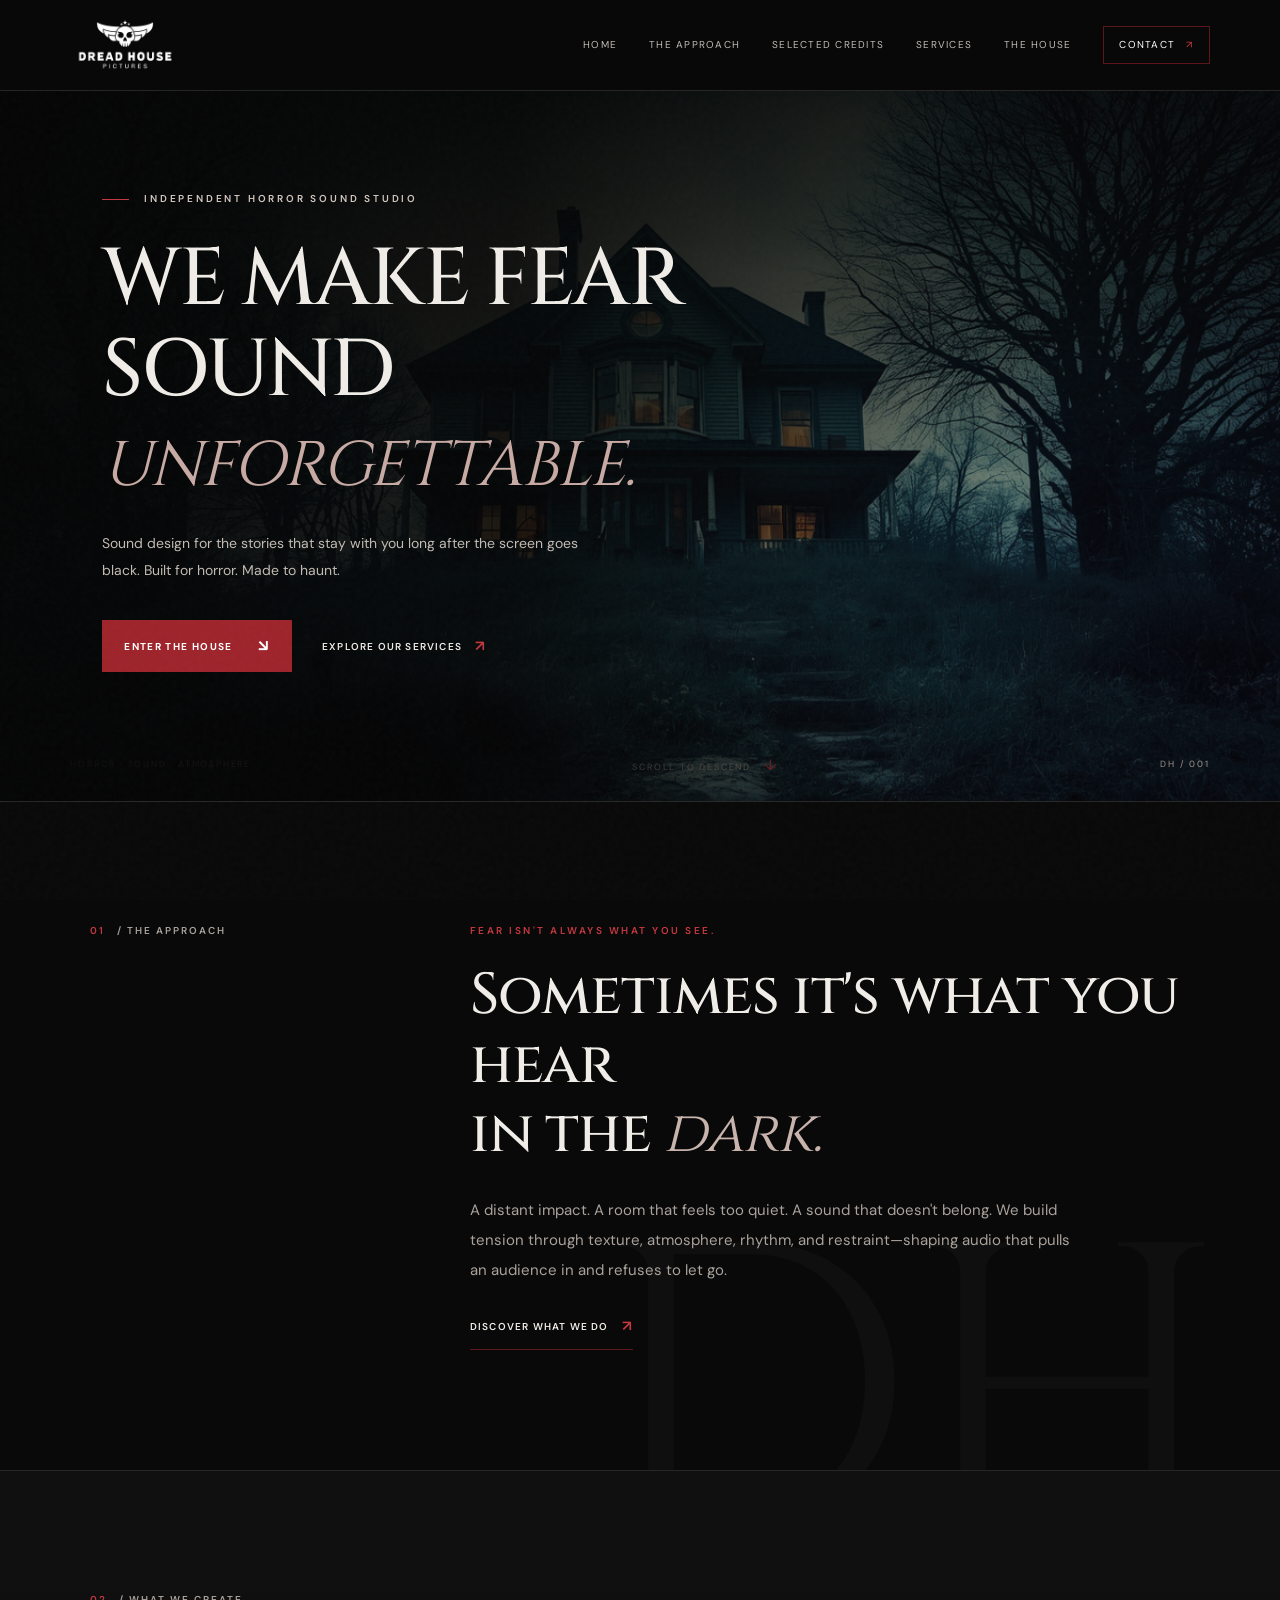
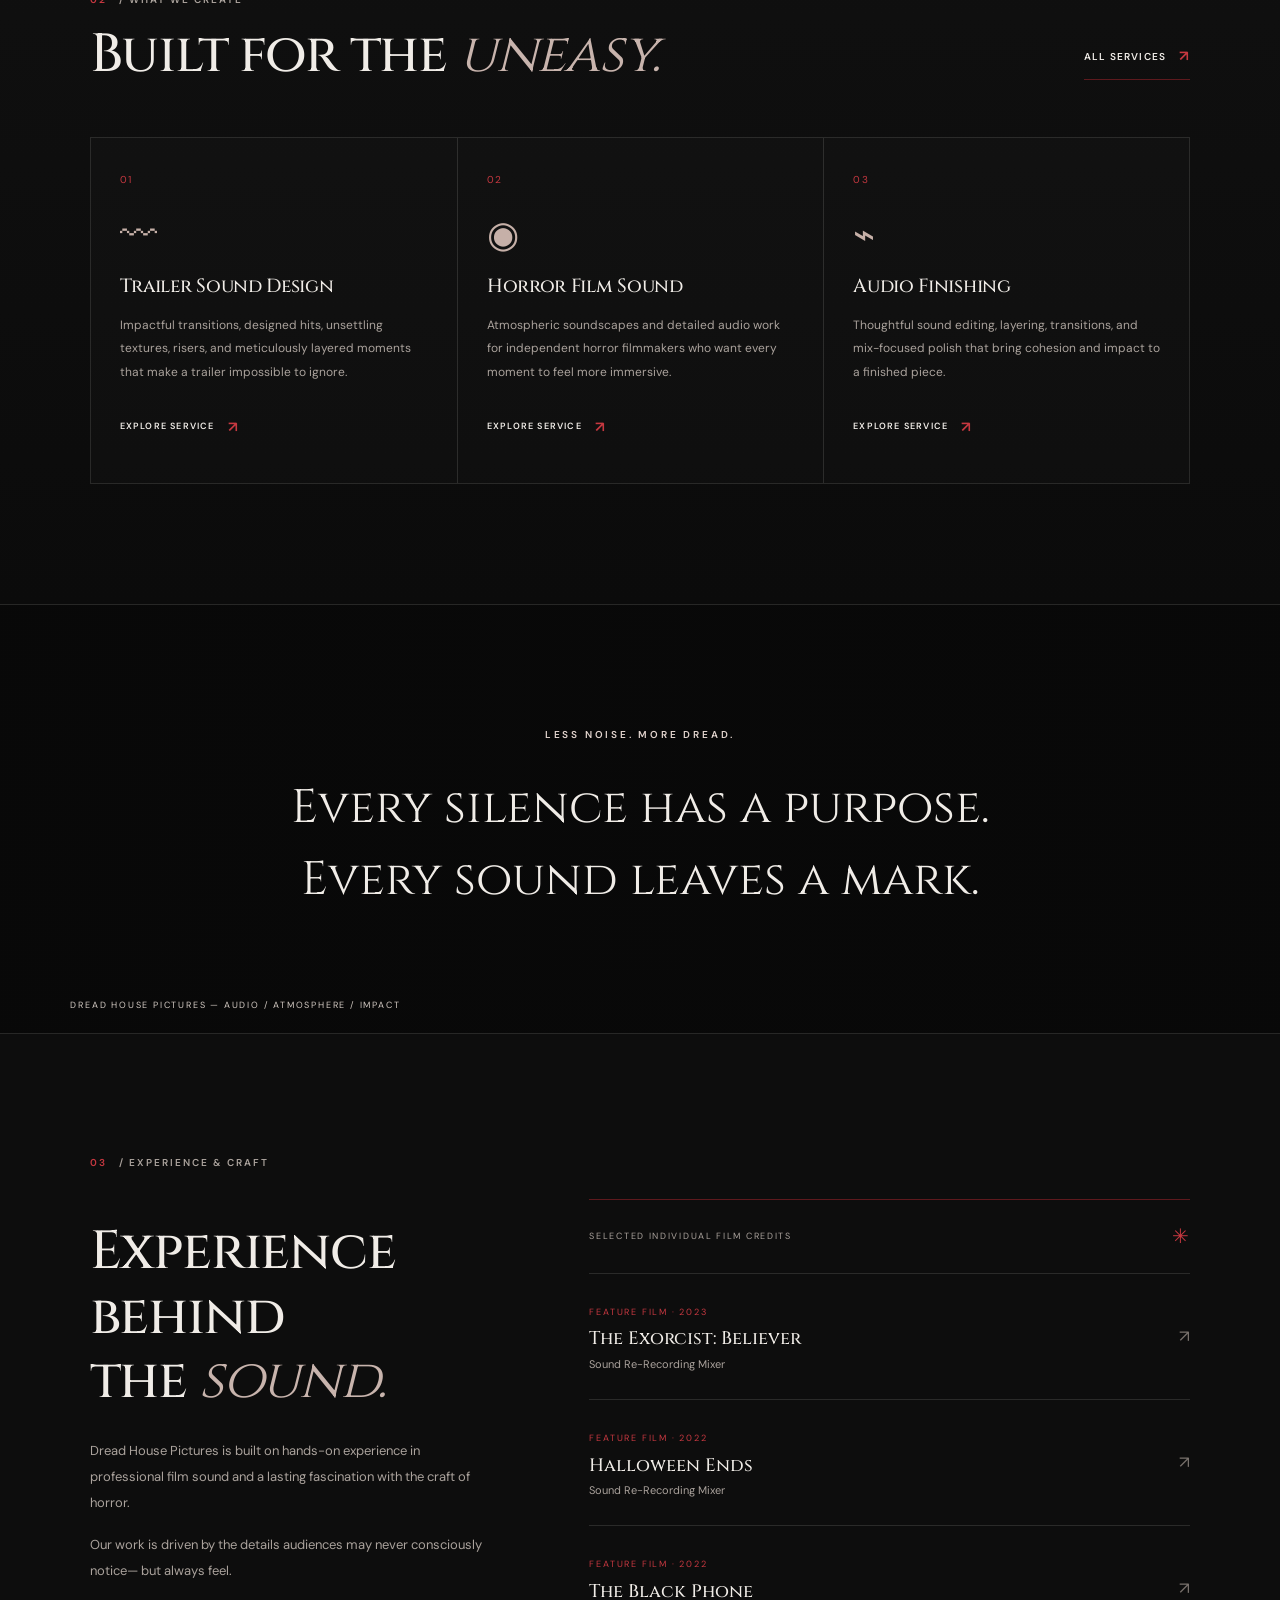
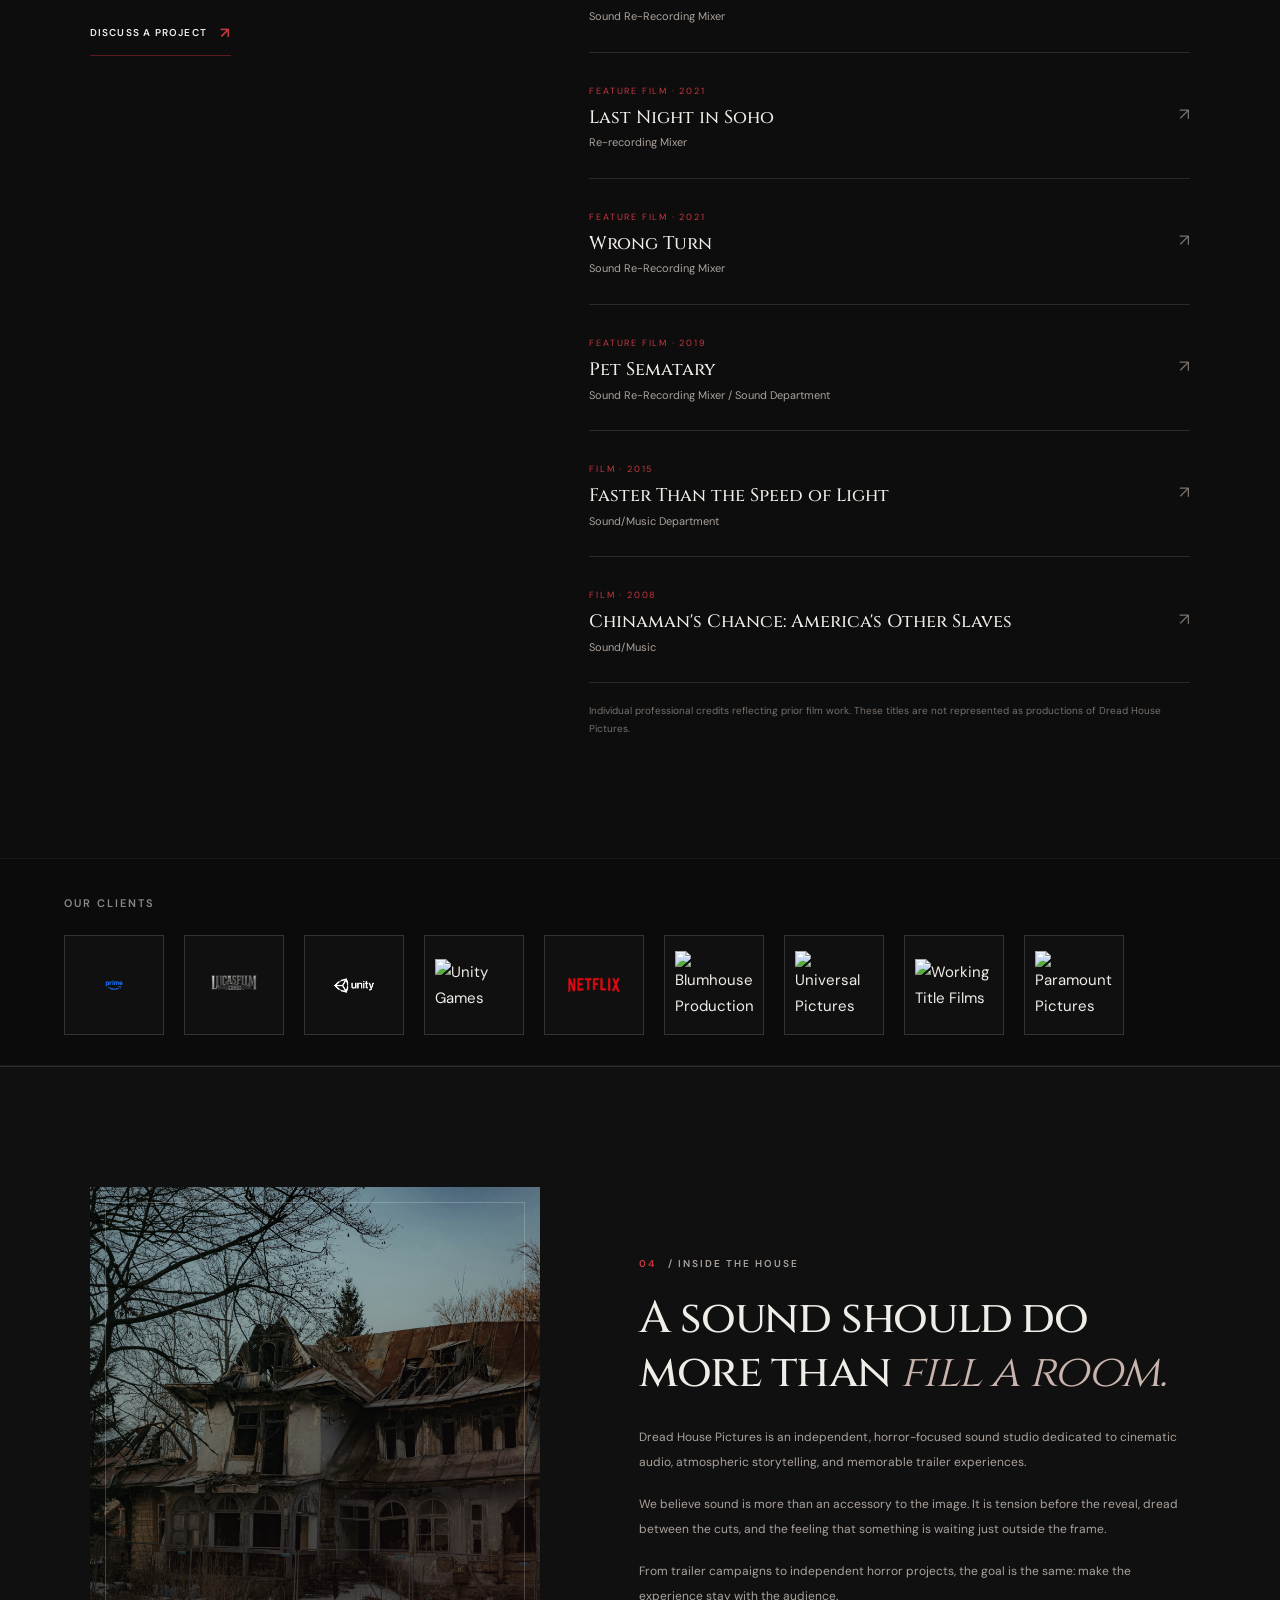
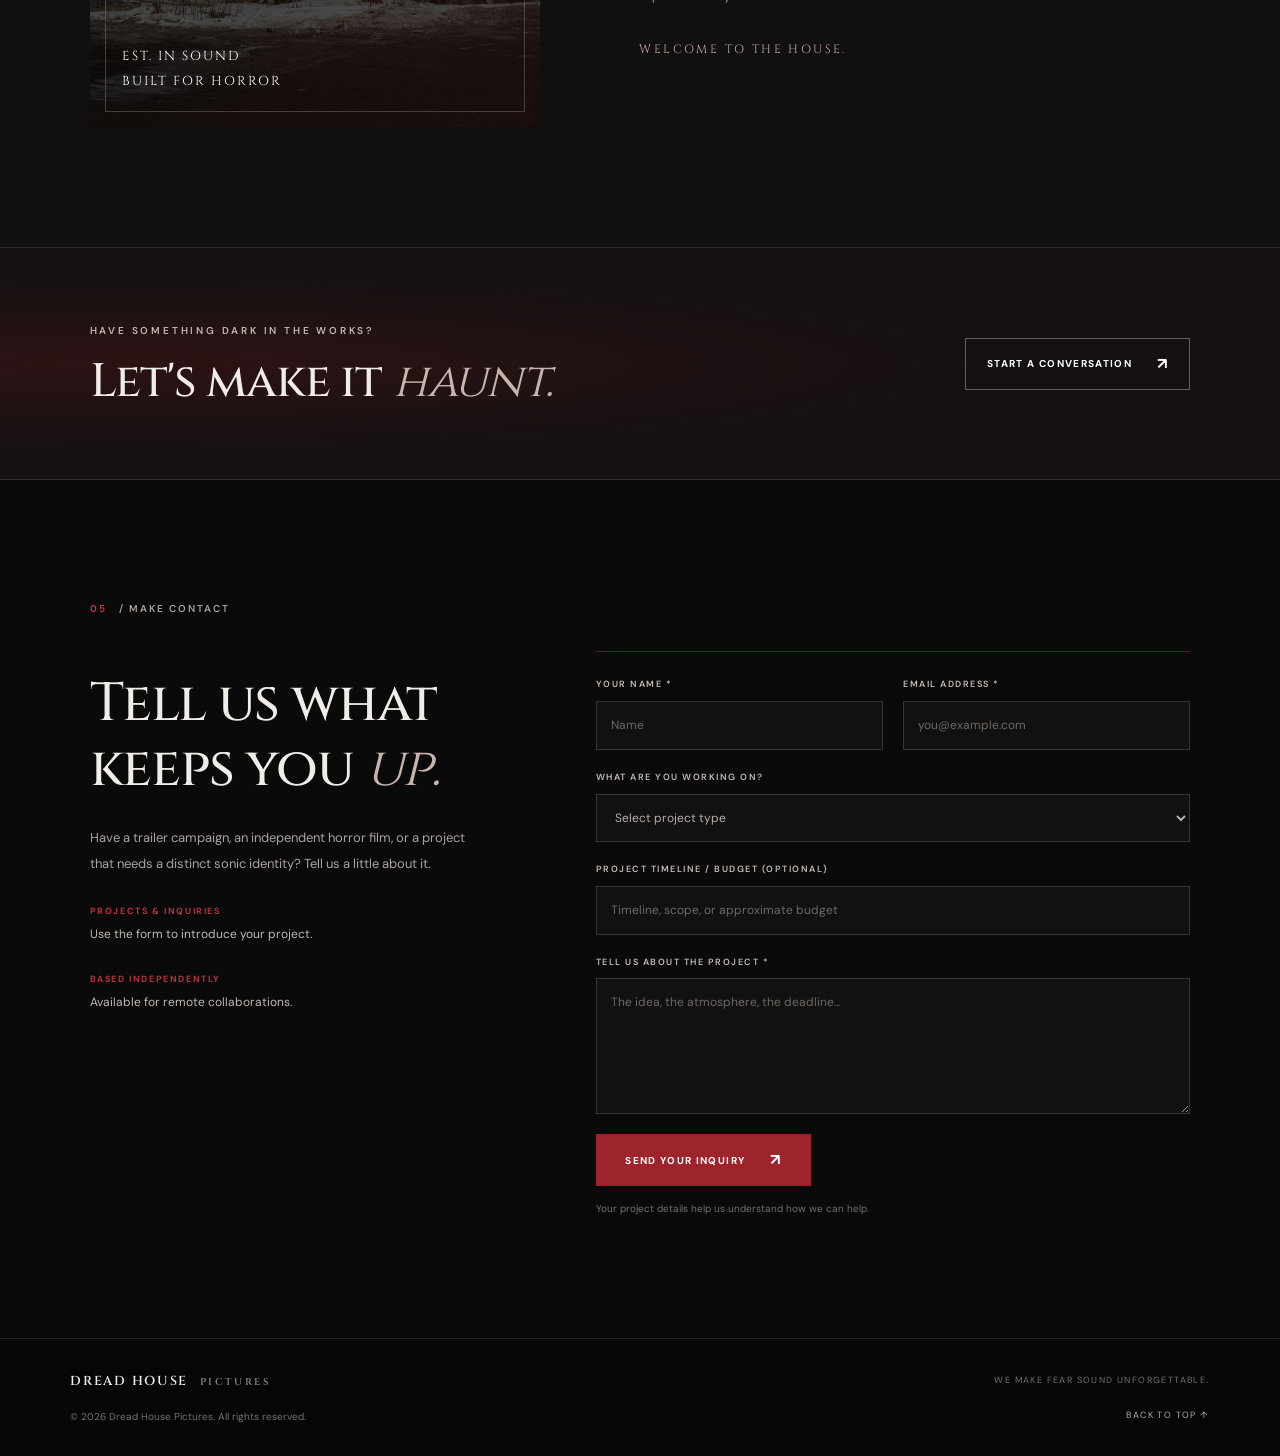
==== index.html @ a8107647 "Update index.html" ====
<!DOCTYPE html>
<html lang="en">
<head>
  <meta charset="UTF-8">
  <meta name="viewport" content="width=device-width, initial-scale=1.0">
  <meta name="theme-color" content="#090909">
  <meta name="description" content="Dread House Pictures is a horror-focused sound studio specializing in cinematic trailer sound design, audio post-production, and original sonic identities.">
  <title>Dread House Pictures | We Make Fear Sound Unforgettable</title>
  <link rel="preconnect" href="https://fonts.googleapis.com">
  <link rel="preconnect" href="https://fonts.gstatic.com" crossorigin>
  <link href="https://fonts.googleapis.com/css2?family=Cinzel:wght@400;500;600;700;800&family=DM+Sans:wght@400;500;600;700&display=swap" rel="stylesheet">
  <link rel="stylesheet" href="styles.css">
</head>
<body>

  <div class="film-grain" aria-hidden="true"></div>

  <!-- HEADER / NAVIGATION -->
  <header class="site-header">
    <a class="brand" href="#home" aria-label="Dread House Pictures home">
      <!-- Replace this placeholder with your own PNG logo -->
      
<div class="logo-placeholder">
  <img src="./dreadlogo01.png" alt="Dread House Pictures">
</div>
    </a>

    <button class="menu-toggle" aria-label="Toggle navigation"
            aria-expanded="false" aria-controls="main-nav">
      <span></span><span></span>
    </button>

    <nav class="main-nav" id="main-nav">
      <a href="#home">Home</a>
      <a href="#approach">The Approach</a>
      <a href="#work">Selected Credits</a>
      <a href="services.html">Services</a>
      <a href="#about">The House</a>
      <a class="nav-contact" href="#contact">Contact <span>↗</span></a>
    </nav>
  </header>

  <main>
    <!-- HERO -->
    <section class="hero" id="home">
      <div class="hero-image"></div>
      <div class="hero-vignette"></div>

      <div class="hero-content">
        <p class="eyebrow"><span class="eyebrow-line"></span> INDEPENDENT HORROR SOUND STUDIO</p>
        <h1>WE MAKE FEAR<br>SOUND <em>UNFORGETTABLE.</em></h1>
        <p class="hero-description">
          Sound design for the stories that stay with you long after the screen goes black.
          Built for horror. Made to haunt.
        </p>
        <div class="hero-actions">
          <a class="button button-primary" href="#work">Enter the House <span>↘</span></a>
          <a class="text-link" href="services.html">Explore Our Services <span>↗</span></a>
        </div>
      </div>

      <div class="hero-bottom">
        <span>HORROR · SOUND · ATMOSPHERE</span>
        <a href="#approach" class="scroll-indicator">SCROLL TO DESCEND <span>↓</span></a>
        <span class="hero-index">DH / 001</span>
      </div>
    </section>

    <!-- INTRO STATEMENT -->
    <section class="statement section-pad" id="approach">
      <div class="section-kicker"><span>01</span> / THE APPROACH</div>
      <div class="statement-content">
        <p class="overline">FEAR ISN'T ALWAYS WHAT YOU SEE.</p>
        <h2>Sometimes it's what you hear<br>in the <em>dark.</em></h2>
        <p class="statement-copy">
          A distant impact. A room that feels too quiet. A sound that doesn't belong.
          We build tension through texture, atmosphere, rhythm, and restraint—shaping
          audio that pulls an audience in and refuses to let go.
        </p>
        <a class="underlined-link" href="services.html">Discover what we do <span>↗</span></a>
      </div>
      <div class="statement-mark" aria-hidden="true">DH</div>
    </section>

    <!-- SERVICE PREVIEW -->
    <section class="capabilities section-pad">
      <div class="section-heading">
        <div>
          <div class="section-kicker"><span>02</span> / WHAT WE CREATE</div>
          <h2>Built for the <em>uneasy.</em></h2>
        </div>
        <a class="underlined-link heading-link" href="services.html">All services <span>↗</span></a>
      </div>

      <div class="capability-grid">
        <article class="capability-card">
          <div class="card-number">01</div>
          <div class="capability-icon" aria-hidden="true">〰</div>
          <h3>Trailer Sound Design</h3>
          <p>
            Impactful transitions, designed hits, unsettling textures, risers, and
            meticulously layered moments that make a trailer impossible to ignore.
          </p>
          <a href="services.html#trailers" class="card-link">Explore service <span>↗</span></a>
        </article>

        <article class="capability-card">
          <div class="card-number">02</div>
          <div class="capability-icon" aria-hidden="true">◉</div>
          <h3>Horror Film Sound</h3>
          <p>
            Atmospheric soundscapes and detailed audio work for independent horror
            filmmakers who want every moment to feel more immersive.
          </p>
          <a href="services.html#film-sound" class="card-link">Explore service <span>↗</span></a>
        </article>

        <article class="capability-card">
          <div class="card-number">03</div>
          <div class="capability-icon" aria-hidden="true">⌁</div>
          <h3>Audio Finishing</h3>
          <p>
            Thoughtful sound editing, layering, transitions, and mix-focused polish
            that bring cohesion and impact to a finished piece.
          </p>
          <a href="services.html#audio-finishing" class="card-link">Explore service <span>↗</span></a>
        </article>
      </div>
    </section>

    <!-- CINEMATIC IMAGE BREAK -->
    <section class="image-break" aria-label="Atmospheric horror imagery">
      <div class="image-break-overlay"></div>
      <div class="image-break-content">
        <span class="eyebrow">LESS NOISE. MORE DREAD.</span>
        <p>Every silence has a purpose.<br>Every sound leaves a mark.</p>
      </div>
      <span class="image-break-caption">DREAD HOUSE PICTURES — AUDIO / ATMOSPHERE / IMPACT</span>
    </section>

    <!-- WORK / CREDITS -->
    <section class="work section-pad" id="work">
      <div class="section-kicker"><span>03</span> / EXPERIENCE & CRAFT</div>
      <div class="work-layout">
        <div class="work-intro">
          <h2>Experience behind<br>the <em>sound.</em></h2>
          <p>
            Dread House Pictures is built on hands-on experience in professional
            film sound and a lasting fascination with the craft of horror.
          </p>
          <p>
            Our work is driven by the details audiences may never consciously notice—
            but always feel.
          </p>
          <a class="underlined-link" href="#contact">Discuss a project <span>↗</span></a>
        </div>

        
<div class="credits-panel">
  <div class="credits-heading">
    <span>SELECTED INDIVIDUAL FILM CREDITS</span>
    <span class="credits-symbol">✳</span>
  </div>

  <div class="credit-row">
    <div>
      <span class="credit-type">FEATURE FILM · 2023</span>
      <h3>The Exorcist: Believer</h3>
      <span class="credit-note">Sound Re-Recording Mixer</span>
    </div>
    <span class="credit-arrow">↗</span>
  </div>

  <div class="credit-row">
    <div>
      <span class="credit-type">FEATURE FILM · 2022</span>
      <h3>Halloween Ends</h3>
      <span class="credit-note">Sound Re-Recording Mixer</span>
    </div>
    <span class="credit-arrow">↗</span>
  </div>

  <div class="credit-row">
    <div>
      <span class="credit-type">FEATURE FILM · 2022</span>
      <h3>The Black Phone</h3>
      <span class="credit-note">Sound Re-Recording Mixer</span>
    </div>
    <span class="credit-arrow">↗</span>
  </div>

  <div class="credit-row">
    <div>
      <span class="credit-type">FEATURE FILM · 2021</span>
      <h3>Last Night in Soho</h3>
      <span class="credit-note">Re-recording Mixer</span>
    </div>
    <span class="credit-arrow">↗</span>
  </div>

  <div class="credit-row">
    <div>
      <span class="credit-type">FEATURE FILM · 2021</span>
      <h3>Wrong Turn</h3>
      <span class="credit-note">Sound Re-Recording Mixer</span>
    </div>
    <span class="credit-arrow">↗</span>
  </div>

  <div class="credit-row">
    <div>
      <span class="credit-type">FEATURE FILM · 2019</span>
      <h3>Pet Sematary</h3>
      <span class="credit-note">Sound Re-Recording Mixer / Sound Department</span>
    </div>
    <span class="credit-arrow">↗</span>
  </div>

  <div class="credit-row">
    <div>
      <span class="credit-type">FILM · 2015</span>
      <h3>Faster Than the Speed of Light</h3>
      <span class="credit-note">Sound/Music Department</span>
    </div>
    <span class="credit-arrow">↗</span>
  </div>

  <div class="credit-row">
    <div>
      <span class="credit-type">FILM · 2008</span>
      <h3>Chinaman's Chance: America's Other Slaves</h3>
      <span class="credit-note">Sound/Music</span>
    </div>
    <span class="credit-arrow">↗</span>
  </div>

  <p class="credits-disclaimer">
    Individual professional credits reflecting prior film work.
    These titles are not represented as productions of Dread House Pictures.
  </p>
</div>
      </div>
    </section>

    <!-- CLIENT LOGO STRIP -->
    <section class="clients-strip" style="width: 100%; background: #0b0b0b; padding: 30px 5%; box-sizing: border-box; border-top: 1px solid #1a1a1a; border-bottom: 1px solid #1a1a1a;">
      <div style="margin-bottom: 20px;">
        <span style="color: #888; font-size: 11px; font-weight: 600; letter-spacing: 2px; text-transform: uppercase;">OUR CLIENTS</span>
      </div>
      
      <!-- FLEXROW CONTAINER -->
      <div class="clients-row" style="display: flex !important; flex-direction: row !important; align-items: center; justify-content: flex-start; gap: 20px; width: 100%; overflow-x: auto;">
        
        <div class="client-square" style="width: 100px; height: 100px; min-width: 100px; min-height: 100px; border: 1px solid rgba(255, 255, 255, 0.15); background: rgba(255, 255, 255, 0.02); display: flex; align-items: center; justify-content: center; padding: 10px; box-sizing: border-box;">
          <img src="primelogo.png" alt="Prime Video" style="max-width: 100% !important; max-height: 100% !important; width: auto !important; height: auto !important; object-fit: contain;">
        </div>

        <div class="client-square" style="width: 100px; height: 100px; min-width: 100px; min-height: 100px; border: 1px solid rgba(255, 255, 255, 0.15); background: rgba(255, 255, 255, 0.02); display: flex; align-items: center; justify-content: center; padding: 10px; box-sizing: border-box;">
          <img src="lucasfilmlogo.png" alt="Lucasfilm" style="max-width: 100% !important; max-height: 100% !important; width: auto !important; height: auto !important; object-fit: contain;">
        </div>

        <div class="client-square" style="width: 100px; height: 100px; min-width: 100px; min-height: 100px; border: 1px solid rgba(255, 255, 255, 0.15); background: rgba(255, 255, 255, 0.02); display: flex; align-items: center; justify-content: center; padding: 10px; box-sizing: border-box;">
          <img src="unitylogo.png" alt="Unity" style="max-width: 100% !important; max-height: 100% !important; width: auto !important; height: auto !important; object-fit: contain;">
        </div>

        <div class="client-square" style="width: 100px; height: 100px; min-width: 100px; min-height: 100px; border: 1px solid rgba(255, 255, 255, 0.15); background: rgba(255, 255, 255, 0.02); display: flex; align-items: center; justify-content: center; padding: 10px; box-sizing: border-box;">
          <img src="unitygameslogo.png" alt="Unity Games" style="max-width: 100% !important; max-height: 100% !important; width: auto !important; height: auto !important; object-fit: contain;">
        </div>

        <div class="client-square" style="width: 100px; height: 100px; min-width: 100px; min-height: 100px; border: 1px solid rgba(255, 255, 255, 0.15); background: rgba(255, 255, 255, 0.02); display: flex; align-items: center; justify-content: center; padding: 10px; box-sizing: border-box;">
          <img src="netflixlogo.png" alt="Netflix" style="max-width: 100% !important; max-height: 100% !important; width: auto !important; height: auto !important; object-fit: contain;">
        </div>

        <!-- NEW SLOT 6: BLUMHOUSE -->
        <div class="client-square" style="width: 100px; height: 100px; min-width: 100px; min-height: 100px; border: 1px solid rgba(255, 255, 255, 0.15); background: rgba(255, 255, 255, 0.02); display: flex; align-items: center; justify-content: center; padding: 10px; box-sizing: border-box;">
          <img src="blumhouselogo.png" alt="Blumhouse Productions" style="max-width: 100% !important; max-height: 100% !important; width: auto !important; height: auto !important; object-fit: contain;">
        </div>

        <!-- NEW SLOT 7: UNIVERSAL -->
        <div class="client-square" style="width: 100px; height: 100px; min-width: 100px; min-height: 100px; border: 1px solid rgba(255, 255, 255, 0.15); background: rgba(255, 255, 255, 0.02); display: flex; align-items: center; justify-content: center; padding: 10px; box-sizing: border-box;">
          <img src="universallogo.png" alt="Universal Pictures" style="max-width: 100% !important; max-height: 100% !important; width: auto !important; height: auto !important; object-fit: contain;">
        </div>

        <!-- NEW SLOT 8: WORKING TITLE FILMS -->
        <div class="client-square" style="width: 100px; height: 100px; min-width: 100px; min-height: 100px; border: 1px solid rgba(255, 255, 255, 0.15); background: rgba(255, 255, 255, 0.02); display: flex; align-items: center; justify-content: center; padding: 10px; box-sizing: border-box;">
          <img src="workingtitlelogo.png" alt="Working Title Films" style="max-width: 100% !important; max-height: 100% !important; width: auto !important; height: auto !important; object-fit: contain;">
        </div>

        <!-- NEW SLOT 9: PARAMOUNT -->
        <div class="client-square" style="width: 100px; height: 100px; min-width: 100px; min-height: 100px; border: 1px solid rgba(255, 255, 255, 0.15); background: rgba(255, 255, 255, 0.02); display: flex; align-items: center; justify-content: center; padding: 10px; box-sizing: border-box;">
          <img src="paramountlogo.png" alt="Paramount Pictures" style="max-width: 100% !important; max-height: 100% !important; width: auto !important; height: auto !important; object-fit: contain;">
        </div>

      </div>

      </div>
    </section>

    <!-- ABOUT -->
    <section class="about section-pad" id="about">
      <div class="about-image">
        <div class="about-image-overlay"></div>
        <span class="image-stamp">EST. IN SOUND<br>BUILT FOR HORROR</span>
      </div>
      <div class="about-copy">
        <div class="section-kicker"><span>04</span> / INSIDE THE HOUSE</div>
        <h2>A sound should do<br>more than <em>fill a room.</em></h2>
        <p>
          Dread House Pictures is an independent, horror-focused sound studio
          dedicated to cinematic audio, atmospheric storytelling, and memorable
          trailer experiences.
        </p>
        <p>
          We believe sound is more than an accessory to the image. It is tension
          before the reveal, dread between the cuts, and the feeling that something
          is waiting just outside the frame.
        </p>
        <p>
          From trailer campaigns to independent horror projects, the goal is the same:
          make the experience stay with the audience.
        </p>
        <div class="about-signoff">WELCOME TO THE HOUSE.</div>
      </div>
    </section>

    <!-- CALL TO ACTION -->
    <section class="cta-band">
      <div>
        <span class="eyebrow">HAVE SOMETHING DARK IN THE WORKS?</span>
        <h2>Let's make it <em>haunt.</em></h2>
      </div>
      <a class="button button-outline" href="#contact">Start a Conversation <span>↗</span></a>
    </section>

    <!-- CONTACT -->
    <section class="contact section-pad" id="contact">
      <div class="section-kicker"><span>05</span> / MAKE CONTACT</div>
      <div class="contact-layout">
        <div class="contact-intro">
          <h2>Tell us what<br>keeps you <em>up.</em></h2>
          <p>
            Have a trailer campaign, an independent horror film, or a project that
            needs a distinct sonic identity? Tell us a little about it.
          </p>
          <div class="contact-detail">
            <span class="detail-label">PROJECTS & INQUIRIES</span>
            <span>Use the form to introduce your project.</span>
          </div>
          <div class="contact-detail">
            <span class="detail-label">BASED INDEPENDENTLY</span>
            <span>Available for remote collaborations.</span>
          </div>
        </div>

        <!-- Replace YOUR_FORM_ID with your Formspree form ID to receive submissions -->
        <form class="contact-form" action="https://formspree.io/f/YOUR_FORM_ID" method="POST">
          <div class="form-row">
            <div class="form-field">
              <label for="name">YOUR NAME *</label>
              <input type="text" id="name" name="name" placeholder="Name" required>
            </div>
            <div class="form-field">
              <label for="email">EMAIL ADDRESS *</label>
              <input type="email" id="email" name="email" placeholder="you@example.com" required>
            </div>
          </div>

          <div class="form-field">
            <label for="project">WHAT ARE YOU WORKING ON?</label>
            <select id="project" name="project_type">
              <option value="">Select project type</option>
              <option value="Trailer campaign">Horror trailer / campaign</option>
              <option value="Independent horror film">Independent horror film</option>
              <option value="Sound design">Sound design</option>
              <option value="Audio post-production">Audio post-production</option>
              <option value="Other">Something else</option>
            </select>
          </div>

          <div class="form-field">
            <label for="budget">PROJECT TIMELINE / BUDGET (OPTIONAL)</label>
            <input type="text" id="budget" name="timeline_budget"
                   placeholder="Timeline, scope, or approximate budget">
          </div>

          <div class="form-field">
            <label for="message">TELL US ABOUT THE PROJECT *</label>
            <textarea id="message" name="message" rows="5"
                      placeholder="The idea, the atmosphere, the deadline..." required></textarea>
          </div>

          <button class="button button-primary form-submit" type="submit">
            Send Your Inquiry <span>↗</span>
          </button>
          <p class="form-note">Your project details help us understand how we can help.</p>
        </form>
      </div>
    </section>
  </main>

  <!-- FOOTER -->
  <footer class="site-footer">
    <a class="footer-brand" href="#home">DREAD HOUSE <span>PICTURES</span></a>
    <span class="footer-tagline">WE MAKE FEAR SOUND UNFORGETTABLE.</span>
    <span class="copyright">© 2026 Dread House Pictures. All rights reserved.</span>
    <a class="back-top" href="#home">BACK TO TOP ↑</a>
  </footer>

  <script>
    const menuToggle = document.querySelector('.menu-toggle');
    const mainNav = document.querySelector('.main-nav');

    menuToggle.addEventListener('click', () => {
      const isOpen = menuToggle.getAttribute('aria-expanded') === 'true';
      menuToggle.setAttribute('aria-expanded', String(!isOpen));
      mainNav.classList.toggle('nav-open', !isOpen);
    });

    mainNav.querySelectorAll('a').forEach(link => {
      link.addEventListener('click', () => {
        menuToggle.setAttribute('aria-expanded', 'false');
        mainNav.classList.remove('nav-open');
      });
    });
  </script>
</body>
</html>
---- styles.css ----
/* =========================================================
   DREAD HOUSE PICTURES
   Visual system: prestige horror / cinematic / restrained
   ========================================================= */

:root {
  --black: #090909;
  --black-soft: #101010;
  --panel: #141313;
  --panel-light: #1b1919;
  --white: #f0ece7;
  --muted: #aaa29c;
  --muted-dark: #77706b;
  --red: #9e242b;
  --red-bright: #c63840;
  --border: rgba(240, 236, 231, 0.13);
  --border-red: rgba(158, 36, 43, 0.55);
  --serif: "Cinzel", Georgia, serif;
  --sans: "DM Sans", Arial, sans-serif;
  --page-width: 1280px;
}

* {
  box-sizing: border-box;
  margin: 0;
  padding: 0;
}

html {
  scroll-behavior: smooth;
  scroll-padding-top: 100px;
}

body {
  background: var(--black);
  color: var(--white);
  font-family: var(--sans);
  font-size: 15px;
  line-height: 1.75;
  overflow-x: hidden;
}

body::selection {
  background: var(--red);
  color: white;
}

a {
  color: inherit;
  text-decoration: none;
}

button,
input,
select,
textarea {
  font: inherit;
}

button,
a {
  -webkit-tap-highlight-color: transparent;
}

img {
  display: block;
  max-width: 100%;
}

em {
  color: #c8b4ad;
  font-family: var(--serif);
  font-weight: 400;
  font-style: italic;
}

.film-grain {
  position: fixed;
  inset: 0;
  z-index: 20;
  pointer-events: none;
  opacity: 0.035;
  background-image: url("data:image/svg+xml,%3Csvg viewBox='0 0 180 180' xmlns='http://www.w3.org/2000/svg'%3E%3Cfilter id='n'%3E%3CfeTurbulence type='fractalNoise' baseFrequency='.95' numOctaves='3' stitchTiles='stitch'/%3E%3C/filter%3E%3Crect width='100%25' height='100%25' filter='url(%23n)' opacity='.7'/%3E%3C/svg%3E");
}

/* HEADER */

.site-header {
  min-height: 86px;
  width: 100%;
  padding: 0 5.5%;
  display: flex;
  align-items: center;
  justify-content: space-between;
  gap: 35px;
  background: rgba(9, 9, 9, 0.97);
  border-bottom: 1px solid var(--border);
  position: sticky;
  top: 0;
  z-index: 50;
}

.brand {
  display: flex;
  align-items: center;
  gap: 13px;
  flex-shrink: 0;
}

.logo-placeholder {
  width: 110px;        /* Increased container width from 72px */
  height: 110px;       /* Increased container height from 72px */
  flex-shrink: 0;
  display: flex;
  align-items: center;
  justify-content: center;
  overflow: visible;   /* Prevents larger logo graphic from being clipped */
  border: none;
  background: transparent;
  margin-top: -10px;   /* Centers the taller image vertically in header */
  margin-bottom: -10px;
}

.logo-placeholder img {
  display: block;
  width: 100%;
  height: 100%;
  object-fit: contain;
  transform: scale(1.35); /* Zooms/scales the image itself up */
  transform-origin: center;
}
.logo-fallback-text {
  display: none;
  font-family: var(--serif);
  font-size: 19px;
  color: var(--white);
  letter-spacing: -2px;
}

.logo-fallback .logo-fallback-text {
  display: block;
}

.logo-dot {
  color: var(--red-bright);
}

.brand-copy {
  display: flex;
  flex-direction: column;
  line-height: 1.3;
}

.brand-name {
  font-family: var(--serif);
  font-size: 16px;
  letter-spacing: 2.4px;
  font-weight: 600;
}

.brand-subtitle {
  color: var(--muted);
  font-size: 9px;
  letter-spacing: 5px;
  padding-left: 2px;
  margin-top: 4px;
}

.main-nav {
  display: flex;
  align-items: center;
  gap: clamp(17px, 2.5vw, 35px);
}

.main-nav a {
  color: #c1bbb5;
  font-size: 10px;
  letter-spacing: 1.25px;
  text-transform: uppercase;
  white-space: nowrap;
  transition: color 0.25s ease;
}

.main-nav a:hover,
.main-nav a:focus-visible {
  color: white;
}

.main-nav .nav-contact {
  color: white;
  border: 1px solid var(--border-red);
  padding: 9px 15px;
}

.nav-contact span {
  color: var(--red-bright);
  margin-left: 7px;
}

.menu-toggle {
  display: none;
  background: transparent;
  border: 0;
  width: 42px;
  height: 42px;
  cursor: pointer;
  flex-direction: column;
  align-items: center;
  justify-content: center;
  gap: 7px;
}

.menu-toggle span {
  display: block;
  width: 24px;
  height: 1px;
  background: var(--white);
}

/* SHARED ELEMENTS */

.section-pad {
  padding: 120px max(7%, calc((100% - var(--page-width)) / 2));
}

.section-kicker {
  color: var(--muted);
  font-size: 10px;
  font-weight: 600;
  letter-spacing: 2px;
  text-transform: uppercase;
}

.section-kicker span {
  color: var(--red-bright);
  margin-right: 8px;
}

.eyebrow {
  color: #d5c9c2;
  font-size: 10px;
  font-weight: 600;
  letter-spacing: 2.8px;
  text-transform: uppercase;
}

.eyebrow-line {
  display: inline-block;
  width: 27px;
  height: 1px;
  background: var(--red-bright);
  vertical-align: middle;
  margin-right: 10px;
}

h1,
h2,
h3 {
  line-height: 1.2;
  font-weight: 500;
}

h2 {
  font-family: var(--serif);
  font-size: clamp(34px, 4.2vw, 57px);
  letter-spacing: -1.2px;
}

.button {
  display: inline-flex;
  align-items: center;
  justify-content: center;
  gap: 25px;
  min-height: 52px;
  padding: 13px 21px;
  font-size: 10px;
  font-weight: 700;
  letter-spacing: 1.35px;
  text-transform: uppercase;
  cursor: pointer;
  border: 1px solid transparent;
  transition: background 0.25s, border-color 0.25s, transform 0.25s;
}

.button span {
  font-size: 16px;
  line-height: 1;
}

.button:hover {
  transform: translateY(-2px);
}

.button-primary {
  color: white;
  background: var(--red);
  border-color: var(--red);
}

.button-primary:hover {
  background: var(--red-bright);
  border-color: var(--red-bright);
}

.button-outline {
  color: white;
  background: transparent;
  border-color: rgba(240, 236, 231, 0.35);
}

.button-outline:hover {
  border-color: var(--red-bright);
  background: rgba(158, 36, 43, 0.12);
}

.text-link,
.underlined-link,
.card-link {
  display: inline-flex;
  align-items: center;
  gap: 13px;
  color: var(--white);
  font-size: 10px;
  font-weight: 600;
  letter-spacing: 1.2px;
  text-transform: uppercase;
}

.text-link span,
.underlined-link span,
.card-link span {
  color: var(--red-bright);
  font-size: 15px;
  transition: transform 0.25s;
}

.text-link:hover span,
.underlined-link:hover span,
.card-link:hover span {
  transform: translate(3px, -3px);
}

.underlined-link {
  border-bottom: 1px solid var(--border-red);
  padding-bottom: 9px;
}

/* HERO */

.hero {
  position: relative;
  min-height: min(790px, calc(100svh - 86px));
  min-height: clamp(630px, 79vh, 850px);
  display: flex;
  align-items: center;
  overflow: hidden;
  isolation: isolate;
  border-bottom: 1px solid var(--border);
}

.hero-image {
  position: absolute;
  inset: 0;
  background-image: url("./dread-house-hero.png");
  background-size: cover;
  background-position: center 55%;
  background-repeat: no-repeat;
}
/* 1. Darken the overlay, specifically strengthening the top-left sky area */
.hero-vignette {
  position: absolute;
  inset: 0;
  z-index: 1; /* Sits on top of the hero image */
  pointer-events: none;
  background: 
    /* Dark shade across the top and left sky area */
    linear-gradient(180deg, rgba(5, 5, 5, 0.85) 0%, rgba(5, 5, 5, 0.6) 30%, transparent 70%),
    /* Horizontal dark shadow covering the whole left half where text sits */
    linear-gradient(90deg, rgba(5, 5, 5, 0.95) 0%, rgba(5, 5, 5, 0.85) 40%, rgba(5, 5, 5, 0.25) 75%, transparent 100%);
}

/* 2. Ensure text content sits cleanly ABOVE the vignette */
.hero-content {
  position: relative;
  z-index: 2; /* Brings text in front of the dark vignette */
  width: min(850px, 100%);
  padding: 70px 8% 100px;
  animation: fadeUp 1s 0.15s both;
}

.hero h1 {
  font-family: var(--serif);
  font-size: clamp(39px, 6.3vw, 82px);
  font-weight: 500;
  letter-spacing: -2.8px;
  line-height: 1.12;
  margin: 28px 0 24px;
}

.hero h1 em {
  color: #c8aaa4;
  font-size: 0.78em;
  letter-spacing: -1px;
}

.hero-description {
  max-width: 480px;
  color: #c3bbb4;
  font-size: 14px;
  line-height: 1.9;
}

.hero-actions {
  display: flex;
  align-items: center;
  flex-wrap: wrap;
  gap: 30px;
  margin-top: 37px;
}

.hero-bottom {
  position: absolute;
  left: 5.5%;
  right: 5.5%;
  bottom: 23px;
  display: flex;
  align-items: center;
  justify-content: space-between;
  color: #aaa09a;
  font-size: 9px;
  letter-spacing: 1.8px;
}

.scroll-indicator span {
  color: var(--red-bright);
  font-size: 15px;
  margin-left: 9px;
}

/* INTRO STATEMENT */

.statement {
  position: relative;
  display: grid;
  grid-template-columns: 0.8fr 1.8fr;
  gap: 60px;
  overflow: hidden;
  border-bottom: 1px solid var(--border);
}

.statement-content {
  position: relative;
  z-index: 1;
}

.overline {
  color: var(--red-bright);
  font-size: 10px;
  font-weight: 600;
  letter-spacing: 2.5px;
  margin-bottom: 21px;
}

.statement h2 {
  font-size: clamp(36px, 4.5vw, 61px);
}

.statement-copy {
  max-width: 620px;
  color: var(--muted);
  margin: 27px 0 27px;
  line-height: 2;
}

.statement-mark {
  position: absolute;
  right: 4%;
  bottom: -130px;
  color: rgba(240, 236, 231, 0.025);
  font-family: var(--serif);
  font-size: clamp(200px, 31vw, 420px);
  line-height: 1;
  pointer-events: none;
}

/* CAPABILITIES */

.capabilities {
  background: linear-gradient(180deg, #101010, #0b0b0b);
}

.section-heading {
  display: flex;
  justify-content: space-between;
  align-items: end;
  gap: 30px;
  margin-bottom: 49px;
}

.section-heading h2 {
  margin-top: 15px;
}

.heading-link {
  flex-shrink: 0;
  margin-bottom: 8px;
}

.capability-grid {
  display: grid;
  grid-template-columns: repeat(3, minmax(0, 1fr));
  border: 1px solid var(--border);
}

.capability-card {
  position: relative;
  min-height: 345px;
  padding: 33px 29px;
  background: rgba(255, 255, 255, 0.012);
  transition: background 0.3s ease;
}

.capability-card + .capability-card {
  border-left: 1px solid var(--border);
}

.capability-card:hover {
  background: rgba(158, 36, 43, 0.07);
}

.card-number {
  color: var(--red-bright);
  font-size: 10px;
  letter-spacing: 1.5px;
}

.capability-icon {
  margin: 28px 0 22px;
  color: #c6b0a8;
  font-family: Georgia, serif;
  font-size: 37px;
  line-height: 1;
}

.capability-card h3 {
  font-family: var(--serif);
  font-size: 19px;
  letter-spacing: -0.3px;
  margin-bottom: 16px;
}

.capability-card p {
  color: var(--muted);
  font-size: 12px;
  line-height: 1.95;
  margin-bottom: 27px;
}

.card-link {
  font-size: 9px;
}

/* CINEMATIC IMAGE BREAK */

.image-break {
  position: relative;
  min-height: 430px;
  display: flex;
  align-items: center;
  justify-content: center;
  overflow: hidden;
  isolation: isolate;
  border-top: 1px solid var(--border);
  border-bottom: 1px solid var(--border);
}

.image-break::before {
  content: "";
  position: absolute;
  inset: 0;
  z-index: -2;
  background-image: url("https://images.unsplash.com/photo-1511497584788-876760111969?auto=format&fit=crop&w=2200&q=85");
  background-position: center 54%;
  background-size: cover;
  filter: grayscale(75%);
  transform: scale(1.02);
}

.image-break-overlay {
  position: absolute;
  inset: 0;
  z-index: -1;
  background:
    linear-gradient(90deg, rgba(8, 8, 8, 0.82), rgba(8, 8, 8, 0.44), rgba(8, 8, 8, 0.82)),
    linear-gradient(0deg, rgba(8, 8, 8, 0.65), transparent, rgba(8, 8, 8, 0.45));
}

.image-break-content {
  text-align: center;
  padding: 70px 24px;
}

.image-break-content .eyebrow {
  color: #e2d4ce;
}

.image-break-content p {
  margin-top: 25px;
  font-family: var(--serif);
  font-size: clamp(27px, 4vw, 47px);
  line-height: 1.55;
}

.image-break-caption {
  position: absolute;
  bottom: 19px;
  left: 5.5%;
  color: #d2c9c2;
  font-size: 9px;
  letter-spacing: 1.8px;
}

/* CREDITS / WORK */

.work {
  background: #0d0d0d;
}

.work-layout {
  display: grid;
  grid-template-columns: 0.8fr 1.2fr;
  gap: 9%;
  margin-top: 28px;
}

.work-intro h2 {
  margin: 21px 0 24px;
}

.work-intro p {
  color: var(--muted);
  font-size: 13px;
  line-height: 2;
  margin-bottom: 16px;
}

.work-intro .underlined-link {
  margin-top: 20px;
}

.credits-panel {
  border-top: 1px solid var(--border-red);
}

.credits-heading {
  display: flex;
  justify-content: space-between;
  align-items: center;
  color: var(--muted);
  font-size: 9px;
  letter-spacing: 1.7px;
  padding: 19px 0;
  border-bottom: 1px solid var(--border);
}

.credits-symbol {
  color: var(--red-bright);
  font-size: 20px;
}

.credit-row {
  display: flex;
  justify-content: space-between;
  align-items: center;
  gap: 20px;
  padding: 23px 0;
  border-bottom: 1px solid var(--border);
  transition: padding 0.25s ease;
}

.credit-row:hover {
  padding-left: 8px;
}

.credit-type {
  color: var(--red-bright);
  font-size: 9px;
  letter-spacing: 1.8px;
}

.credit-row h3 {
  font-family: var(--serif);
  font-size: 18px;
  margin-top: 5px;
}

.credit-note {
  color: var(--muted);
  font-size: 11px;
}

.credit-arrow {
  color: var(--muted-dark);
  font-size: 17px;
}

.credits-disclaimer {
  color: var(--muted-dark);
  font-size: 10px;
  line-height: 1.8;
  margin-top: 19px;
}

/* ABOUT */

.about {
  display: grid;
  grid-template-columns: 0.9fr 1.1fr;
  gap: 9%;
  align-items: center;
  background: #111010;
  border-top: 1px solid var(--border);
  border-bottom: 1px solid var(--border);
}

.about-image {
  position: relative;
  min-height: 540px;
  overflow: hidden;
  background:
    linear-gradient(0deg, rgba(7, 7, 7, 0.68), rgba(7, 7, 7, 0.08)),
    url("dreadhouse2.jpg")
    center / cover;
  filter: saturate(0.55);
}

.about-image::after {
  content: "";
  position: absolute;
  inset: 15px;
  border: 1px solid rgba(240, 236, 231, 0.22);
  pointer-events: none;
}

.about-image-overlay {
  position: absolute;
  inset: 0;
  background: linear-gradient(145deg, transparent 35%, rgba(75, 10, 14, 0.32));
}

.image-stamp {
  position: absolute;
  left: 32px;
  bottom: 34px;
  z-index: 1;
  color: white;
  font-family: var(--serif);
  font-size: 13px;
  line-height: 1.9;
  letter-spacing: 2px;
}

.about-copy h2 {
  margin: 20px 0 25px;
  font-size: clamp(32px, 3.5vw, 47px);
}

.about-copy p {
  color: var(--muted);
  font-size: 12px;
  line-height: 2.05;
  margin-bottom: 18px;
}

.about-signoff {
  color: #c5aaa1;
  font-family: var(--serif);
  font-size: 12px;
  letter-spacing: 2.4px;
  margin-top: 30px;
}

/* CALL TO ACTION */

.cta-band {
  display: flex;
  align-items: center;
  justify-content: space-between;
  gap: 35px;
  padding: 68px 7%;
  background:
    radial-gradient(ellipse at 10% 50%, rgba(119, 22, 29, 0.24), transparent 55%),
    #151111;
  border-bottom: 1px solid var(--border);
}

.cta-band h2 {
  margin-top: 12px;
  font-size: clamp(31px, 4vw, 47px);
}

.cta-band .eyebrow {
  color: #c4b7b0;
}

/* CONTACT */

.contact {
  background: #0a0a0a;
}

.contact-layout {
  display: grid;
  grid-template-columns: 0.8fr 1.2fr;
  gap: 10%;
  margin-top: 34px;
}

.contact-intro h2 {
  margin: 21px 0 24px;
}

.contact-intro > p {
  color: var(--muted);
  font-size: 13px;
  line-height: 2;
  max-width: 390px;
}

.contact-detail {
  display: flex;
  flex-direction: column;
  gap: 4px;
  margin-top: 27px;
}

.detail-label {
  color: var(--red-bright);
  font-size: 9px;
  font-weight: 600;
  letter-spacing: 1.6px;
}

.contact-detail span:last-child {
  color: #c0b8b2;
  font-size: 12px;
}

.contact-form {
  border-top: 1px solid var(--border-red);
  padding-top: 25px;
}

.form-row {
  display: grid;
  grid-template-columns: 1fr 1fr;
  gap: 20px;
}

.form-field {
  display: flex;
  flex-direction: column;
  gap: 8px;
  margin-bottom: 20px;
}

.form-field label {
  color: #c5bbb4;
  font-size: 9px;
  font-weight: 600;
  letter-spacing: 1.5px;
}

.form-field input,
.form-field select,
.form-field textarea {
  width: 100%;
  border: 1px solid rgba(240, 236, 231, 0.16);
  border-radius: 0;
  background: #111;
  color: var(--white);
  padding: 13px 14px;
  outline: none;
  font-size: 12px;
  transition: border-color 0.2s ease;
}

.form-field input,
.form-field select {
  min-height: 48px;
}

.form-field input::placeholder,
.form-field textarea::placeholder {
  color: #6f6964;
}

.form-field select {
  color: #b7aea7;
}

.form-field select option {
  background: #111;
  color: white;
}

.form-field textarea {
  resize: vertical;
  min-height: 130px;
  line-height: 1.8;
}

.form-field input:focus,
.form-field select:focus,
.form-field textarea:focus {
  border-color: var(--red-bright);
}

.form-submit {
  min-width: 215px;
}

.form-note {
  color: var(--muted-dark);
  font-size: 10px;
  margin-top: 14px;
}

/* FOOTER */

.site-footer {
  display: grid;
  grid-template-columns: 1fr 1fr;
  gap: 15px 30px;
  align-items: center;
  padding: 31px 5.5%;
  background: #060606;
  border-top: 1px solid var(--border);
}

.footer-brand {
  font-family: var(--serif);
  font-size: 13px;
  font-weight: 600;
  letter-spacing: 1.7px;
}

.footer-brand span {
  color: #8d8580;
  font-size: 10px;
  letter-spacing: 2.4px;
  margin-left: 7px;
}

.footer-tagline {
  justify-self: end;
  color: var(--muted-dark);
  font-size: 9px;
  letter-spacing: 1.4px;
}

.copyright {
  color: #77706b;
  font-size: 10px;
}

.back-top {
  justify-self: end;
  color: #b9aea7;
  font-size: 9px;
  letter-spacing: 1.4px;
}

.back-top:hover {
  color: white;
}

/* SERVICES PAGE */

.page-hero {
  position: relative;
  min-height: 420px;
  display: flex;
  flex-direction: column;
  justify-content: center;
  padding: 90px 8%;
  overflow: hidden;
  background:
    linear-gradient(90deg, rgba(5, 5, 5, 0.96), rgba(5, 5, 5, 0.7), rgba(5, 5, 5, 0.88)),
    url("https://images.unsplash.com/photo-1518780664697-55e3ad937233?auto=format&fit=crop&w=2000&q=85")
    center 50% / cover;
  border-bottom: 1px solid var(--border);
}

.page-hero h1 {
  font-family: var(--serif);
  font-size: clamp(42px, 6vw, 73px);
  margin-top: 25px;
}

.page-hero p {
  max-width: 580px;
  color: #c1b7b0;
  margin-top: 19px;
  font-size: 14px;
}

.service-detail {
  display: grid;
  grid-template-columns: 0.65fr 1.35fr;
  gap: 9%;
  padding: 85px 7%;
  border-bottom: 1px solid var(--border);
  scroll-margin-top: 100px;
}

.service-detail:nth-child(even) {
  background: #101010;
}

.service-detail .service-number {
  color: var(--red-bright);
  font-size: 11px;
  letter-spacing: 2px;
}

.service-detail h2 {
  font-size: clamp(29px, 3.5vw, 44px);
  margin-top: 15px;
}

.service-detail p {
  color: var(--muted);
  font-size: 13px;
  line-height: 2;
  margin-bottom: 16px;
}

.service-detail ul {
  list-style: none;
  margin: 25px 0;
}

.service-detail li {
  color: #d2c9c2;
  font-size: 12px;
  padding: 11px 0 11px 20px;
  border-bottom: 1px solid var(--border);
  position: relative;
}

.service-detail li::before {
  content: "↗";
  position: absolute;
  left: 0;
  color: var(--red-bright);
}

.service-cta {
  padding: 95px 7%;
  text-align: center;
  background: radial-gradient(ellipse at center, #251011, #0a0a0a 70%);
}

.service-cta h2 {
  margin-bottom: 20px;
}

.service-cta p {
  color: var(--muted);
  margin: 0 auto 30px;
  max-width: 580px;
}

/* ANIMATION & ACCESSIBILITY */

@keyframes fadeUp {
  from {
    opacity: 0;
    transform: translateY(18px);
  }
  to {
    opacity: 1;
    transform: translateY(0);
  }
}

@keyframes slowReveal {
  from { transform: scale(1.07); }
  to { transform: scale(1.025); }
}

@media (prefers-reduced-motion: reduce) {
  *,
  *::before,
  *::after {
    scroll-behavior: auto !important;
    animation-duration: 0.01ms !important;
    animation-iteration-count: 1 !important;
    transition-duration: 0.01ms !important;
  }
}

/* TABLETS */

@media (max-width: 1000px) {
  .site-header {
    padding: 0 4%;
    gap: 18px;
  }

  .main-nav {
    gap: 15px;
  }

  .main-nav a {
    font-size: 9px;
    letter-spacing: 0.8px;
  }

  .brand-name {
    font-size: 14px;
    letter-spacing: 1.5px;
  }

  .section-pad {
    padding: 90px 6%;
  }

  .capability-card {
    padding: 26px 20px;
  }

  .work-layout,
  .about,
  .contact-layout {
    gap: 6%;
  }
}

/* MOBILE NAVIGATION */

@media (max-width: 760px) {
  .site-header {
    height: 74px;
    padding: 0 5%;
  }

  .logo-placeholder {
    width: 60px;
    height: 60px;
  }

  .brand-name {
    font-size: 13px;
  }

  .brand-subtitle {
    font-size: 8px;
    letter-spacing: 4px;
  }

  .menu-toggle {
    display: flex;
  }

  .main-nav {
    display: none;
    position: absolute;
    top: 73px;
    left: 0;
    right: 0;
    padding: 20px 5% 25px;
    flex-direction: column;
    align-items: stretch;
    gap: 0;
    background: rgba(9, 9, 9, 0.99);
    border-bottom: 1px solid var(--border-red);
  }

  .main-nav.nav-open {
    display: flex;
  }

  .main-nav a {
    padding: 14px 0;
    font-size: 11px;
    border-bottom: 1px solid var(--border);
  }

  .main-nav .nav-contact {
    margin-top: 12px;
    padding: 13px;
    text-align: center;
    border: 1px solid var(--border-red);
  }

  .hero {
    min-height: 690px;
    min-height: min(760px, calc(100svh - 74px));
  }

  .hero-vignette {
    background:
      linear-gradient(90deg, rgba(5, 5, 5, 0.88), rgba(5, 5, 5, 0.45)),
      linear-gradient(0deg, rgba(5, 5, 5, 0.96), transparent 65%, rgba(5, 5, 5, 0.35));
  }

  .hero-content {
    padding: 65px 6% 100px;
  }

  .hero h1 {
    font-size: clamp(38px, 10vw, 60px);
    letter-spacing: -1.6px;
  }

  .hero h1 em {
    font-size: 0.76em;
  }

  .hero-description {
    font-size: 13px;
  }

  .hero-actions {
    align-items: flex-start;
    flex-direction: column;
    gap: 23px;
  }

  .hero-bottom {
    left: 5%;
    right: 5%;
    font-size: 8px;
    letter-spacing: 1px;
  }

  .hero-index {
    display: none;
  }

  .section-pad {
    padding: 76px 6%;
  }

  .statement {
    grid-template-columns: 1fr;
    gap: 25px;
  }

  .statement-mark {
    right: -25px;
    bottom: -40px;
    font-size: 210px;
  }

  .section-heading {
    align-items: flex-start;
    flex-direction: column;
    gap: 20px;
  }

  .capability-grid {
    grid-template-columns: 1fr;
  }

  .capability-card {
    min-height: auto;
    padding: 29px 25px;
  }

  .capability-card + .capability-card {
    border-left: 0;
    border-top: 1px solid var(--border);
  }

  .capability-icon {
    margin-top: 20px;
  }

  .image-break {
    min-height: 360px;
  }

  .image-break-caption {
    font-size: 7px;
    letter-spacing: 1px;
  }

  .work-layout,
  .about,
  .contact-layout,
  .service-detail {
    grid-template-columns: 1fr;
    gap: 40px;
  }

  .about-image {
    min-height: 370px;
  }

  .cta-band {
    align-items: flex-start;
    flex-direction: column;
    padding: 60px 6%;
  }

  .form-row {
    grid-template-columns: 1fr;
    gap: 0;
  }

  .site-footer {
    grid-template-columns: 1fr;
    gap: 15px;
    padding: 28px 6%;
  }

  .footer-tagline,
  .back-top {
    justify-self: start;
  }

  .page-hero {
    min-height: 390px;
    padding: 75px 6%;
  }

  .service-detail {
    padding: 65px 6%;
    gap: 22px;
  }
}

/* SMALL PHONES */

@media (max-width: 400px) {
  .brand {
    gap: 9px;
  }

  .brand-name {
    font-size: 11px;
    letter-spacing: 1.1px;
  }

  .brand-subtitle {
    letter-spacing: 3.3px;
  }

  .hero h1 {
    font-size: 36px;
  }

  .hero-bottom .scroll-indicator {
    font-size: 7px;
  }

  .button {
    gap: 14px;
  }
}


/* Make the logo larger on mobile */
@media (max-width: 768px) {
  .logo-placeholder {
    width: 90px;
    height: 90px;
  }
}

/* FORCE CLIENT STRIP HORIZONTAL SQUARES */
.clients-strip .clients-row {
  display: flex !important;
  flex-direction: row !important;
  align-items: center !important;
  justify-content: flex-start !important;
  gap: 20px !important;
}

.clients-strip .client-square {
  width: 100px !important;
  height: 100px !important;
  min-width: 100px !important;
  min-height: 100px !important;
  box-sizing: border-box !important;
}

.clients-strip .client-square img {
  max-width: 100% !important;
  max-height: 100% !important;
  width: auto !important;
  height: auto !important;
  object-fit: contain !important;
}
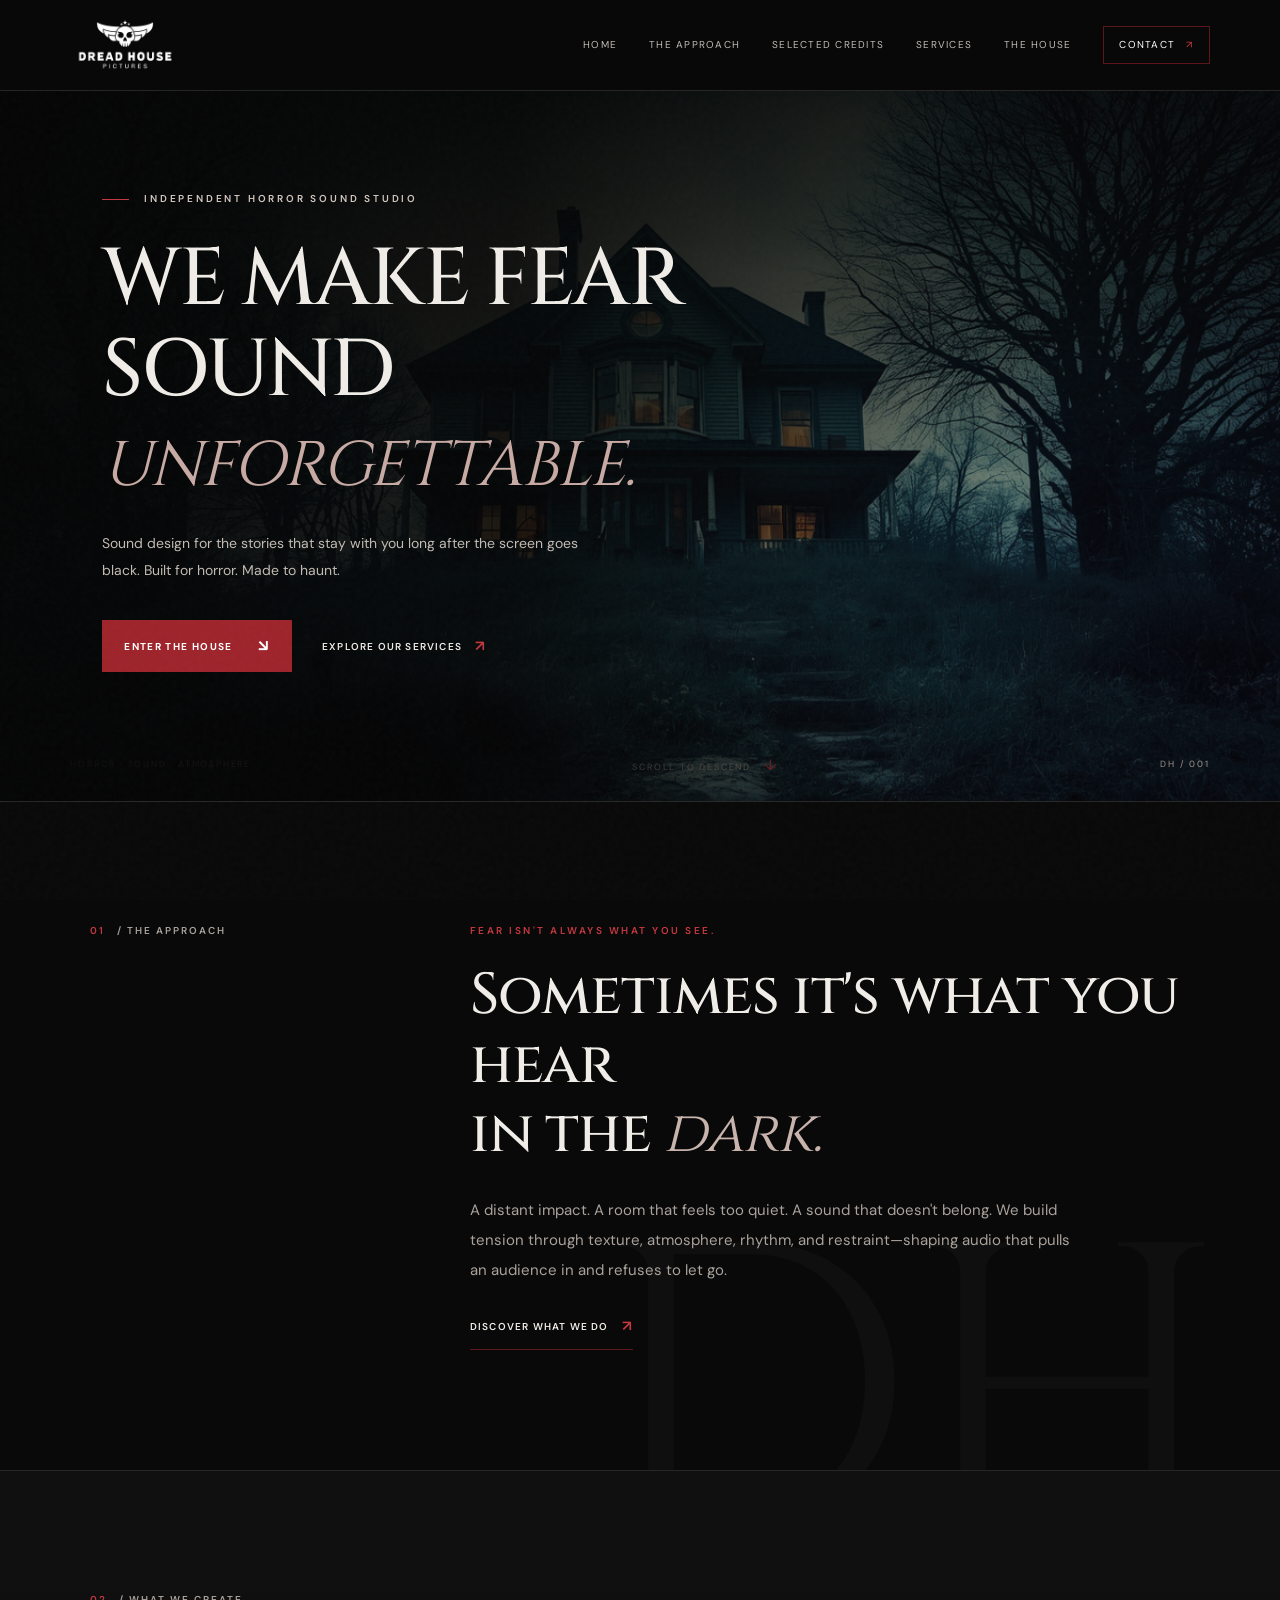
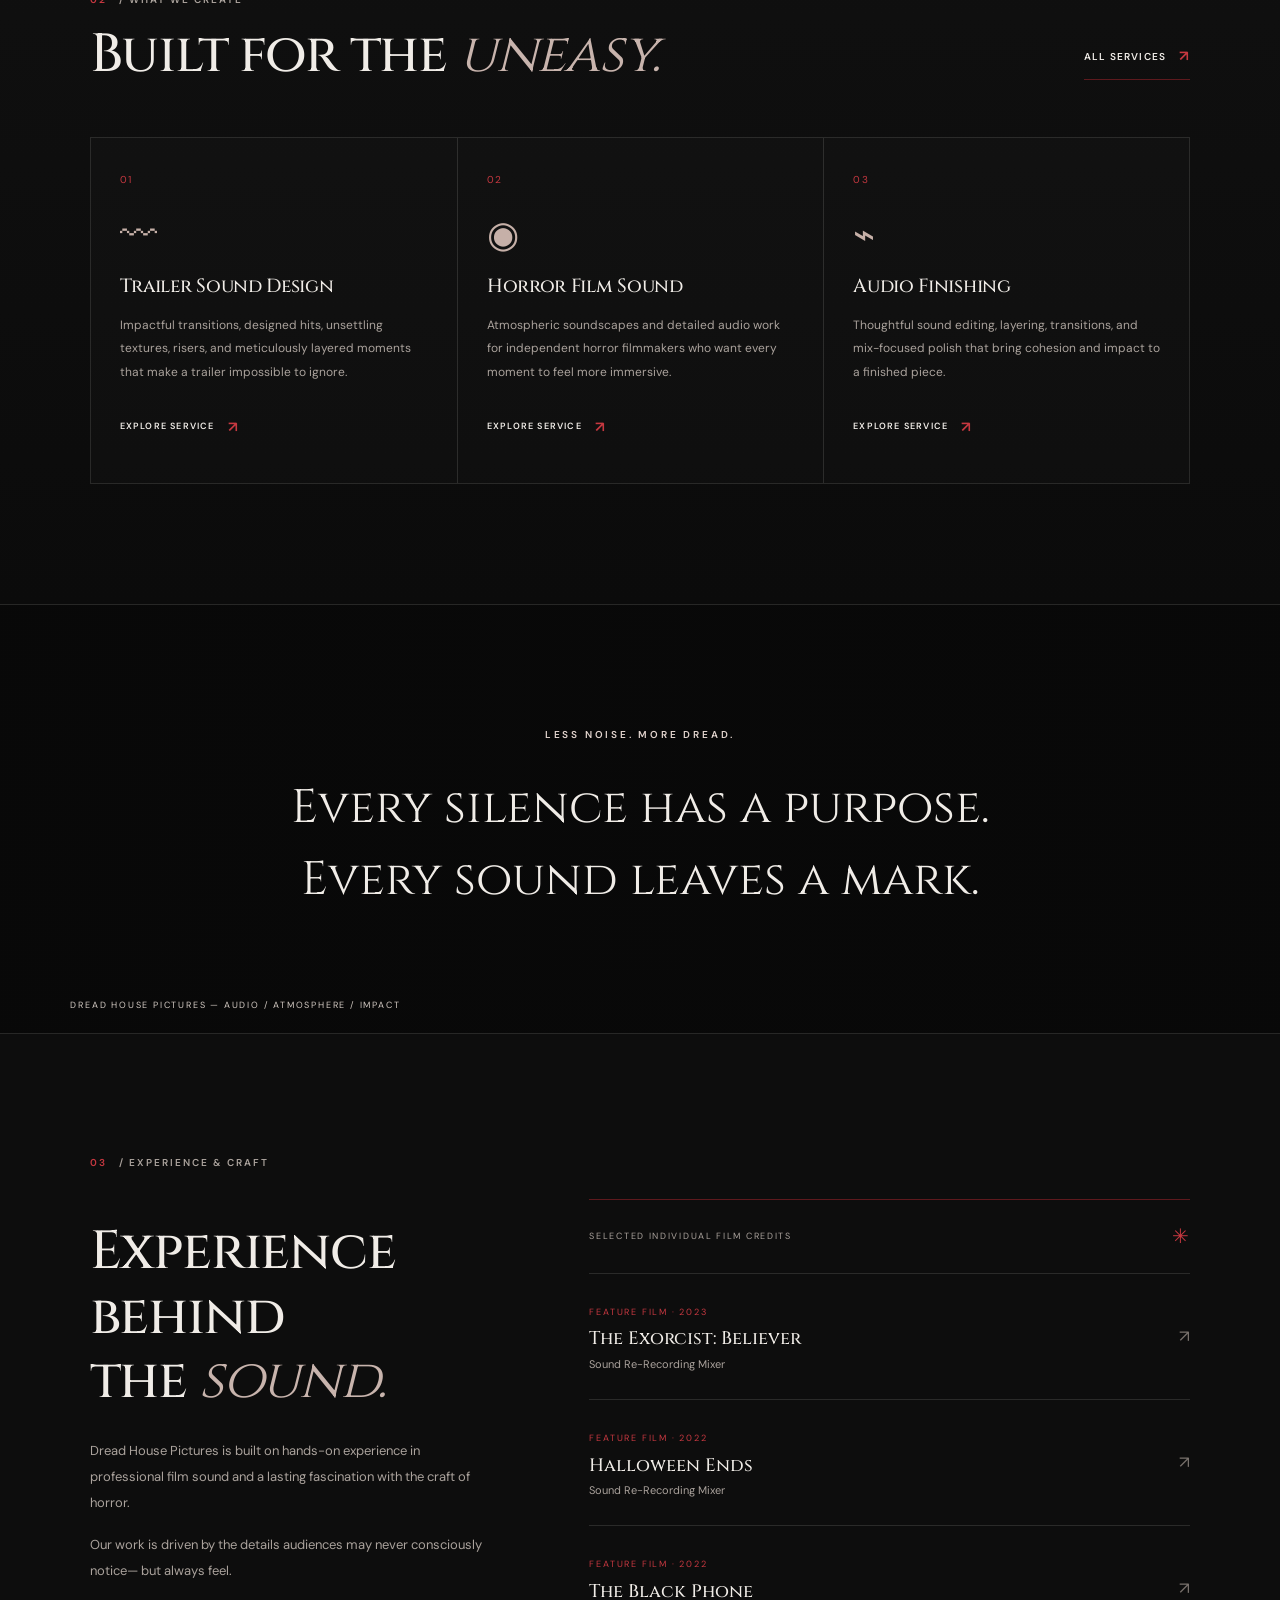
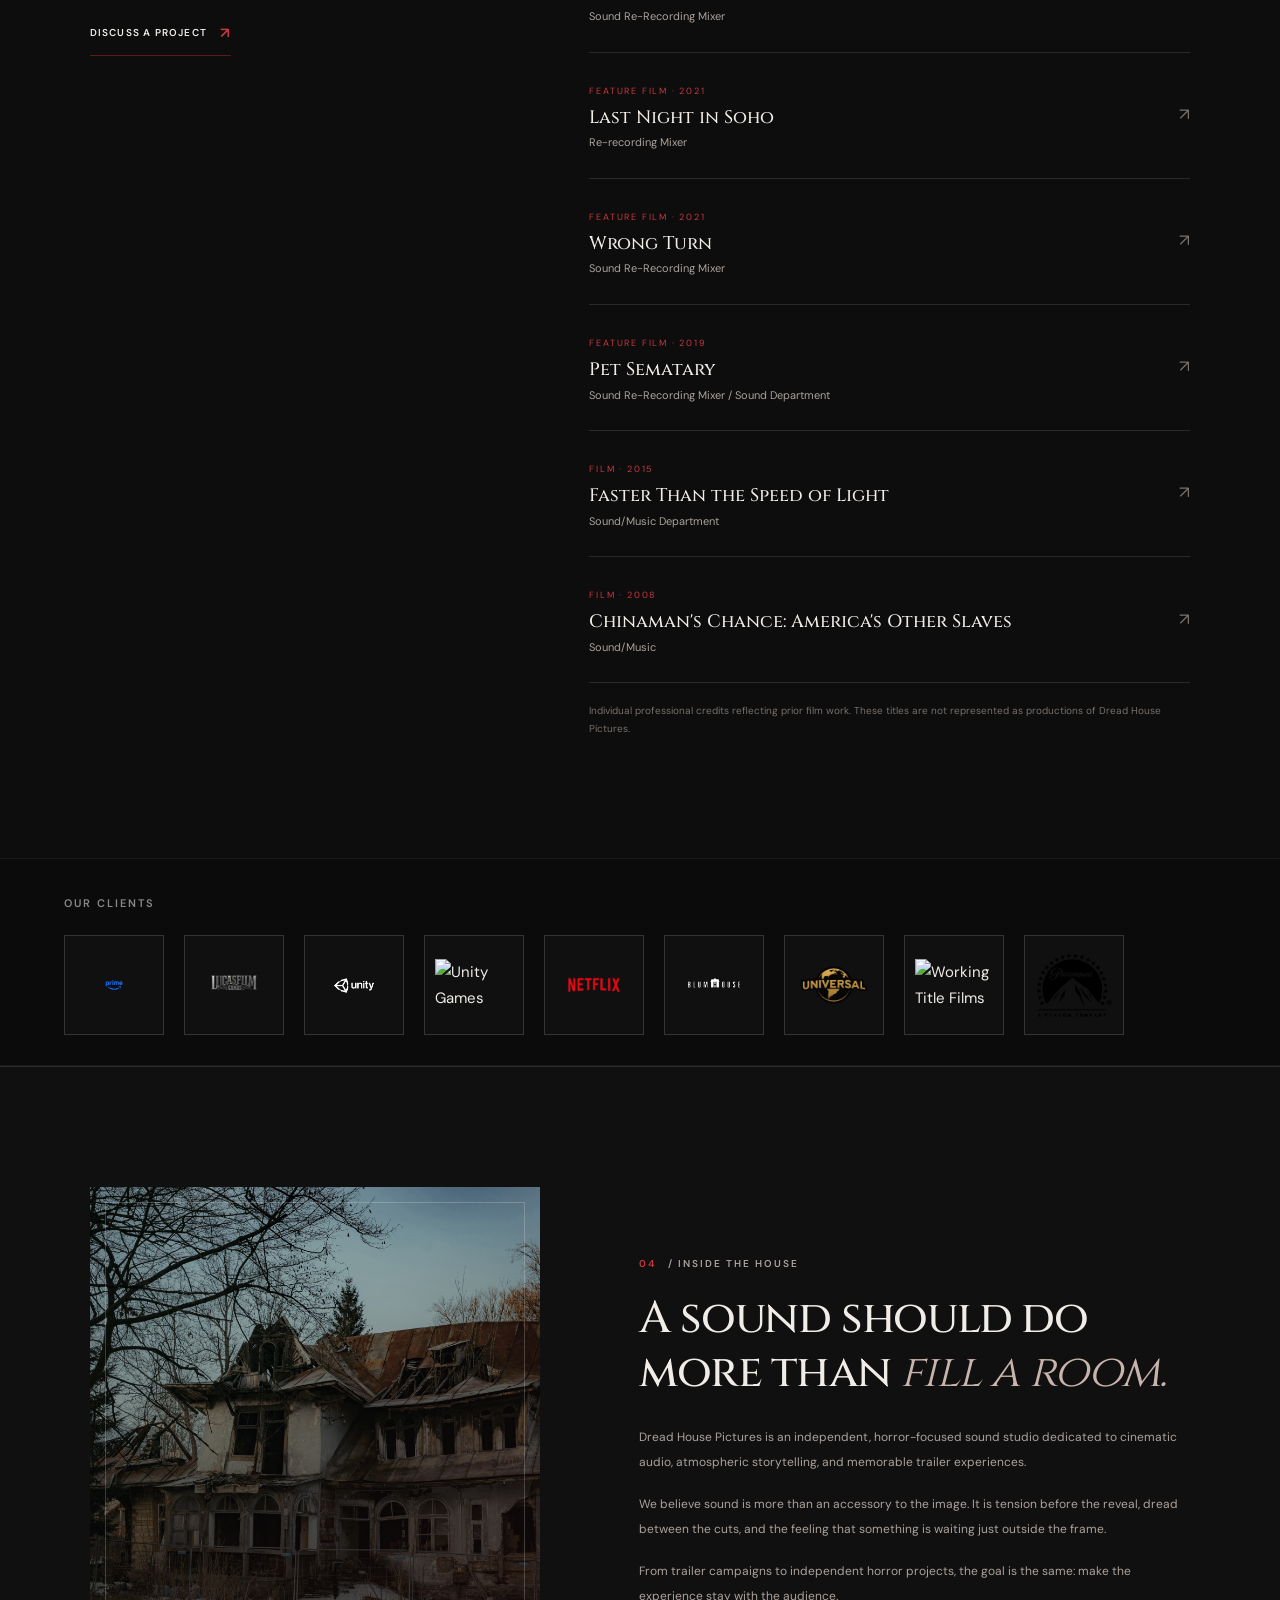
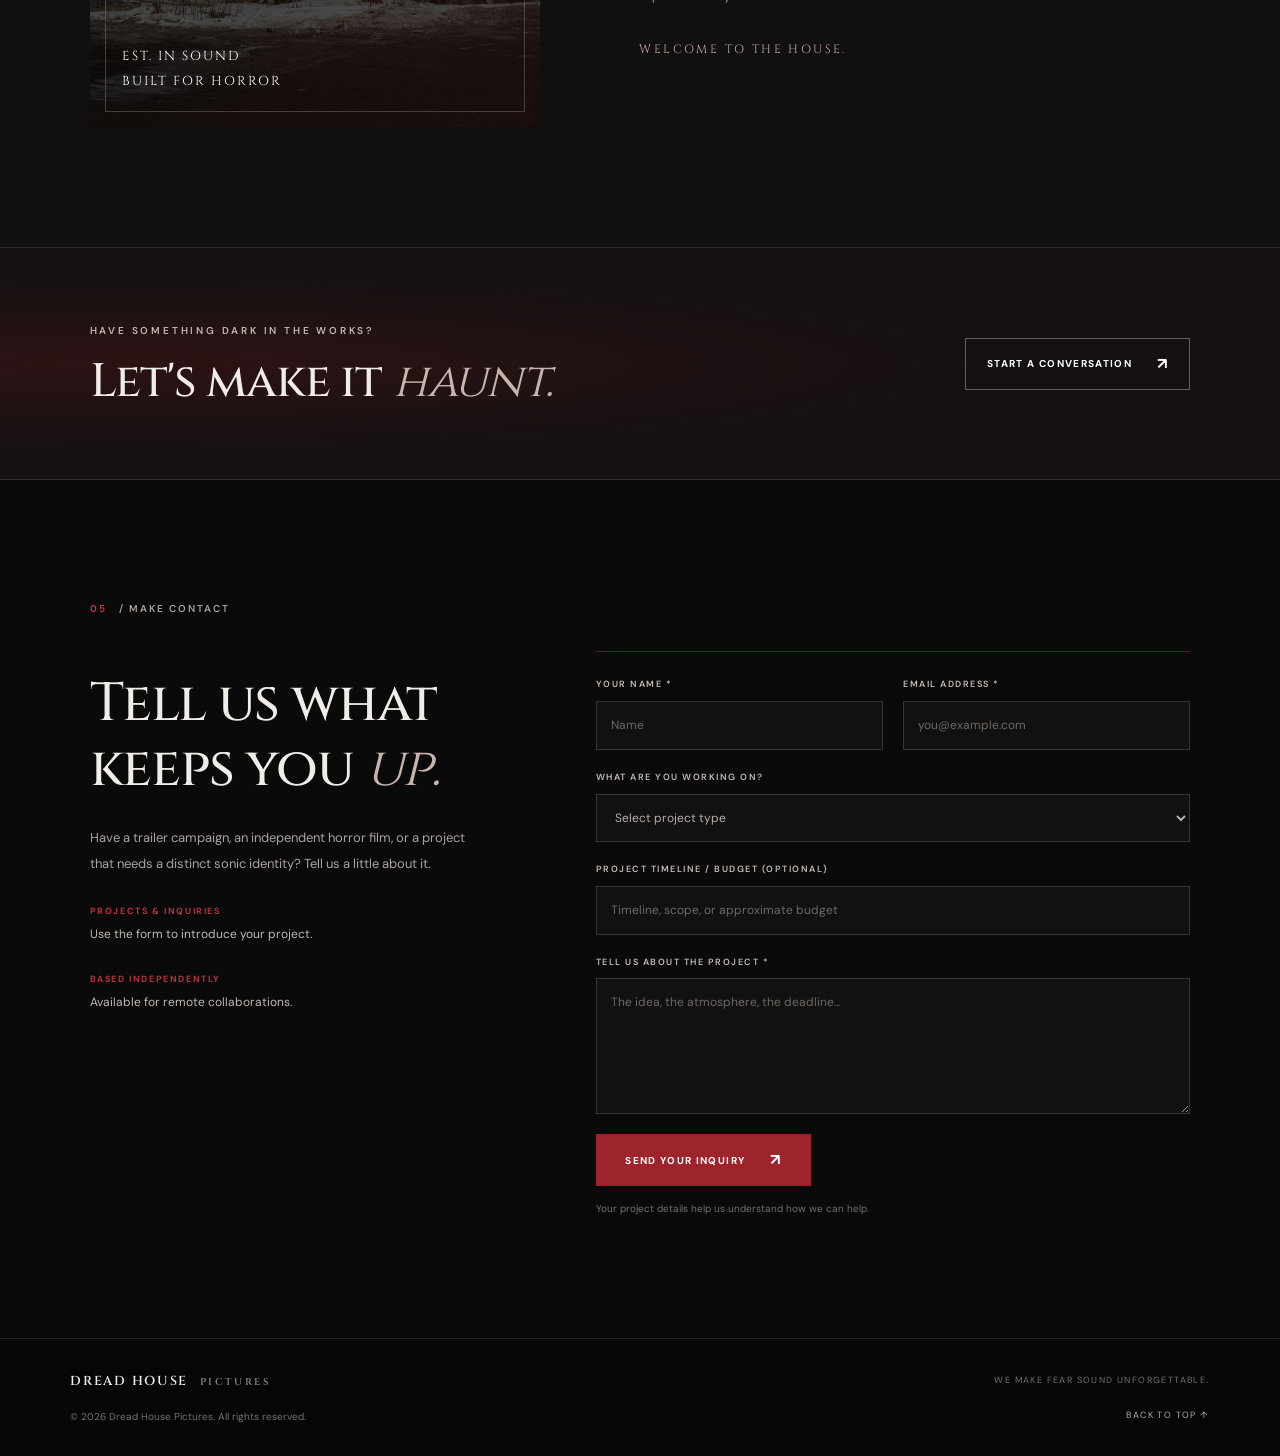
==== commit 6fff0f3b: "Update index.html" ====
--- a/index.html
+++ b/index.html
@@ -273,7 +273,7 @@
 
         <!-- NEW SLOT 6: BLUMHOUSE -->
         <div class="client-square" style="width: 100px; height: 100px; min-width: 100px; min-height: 100px; border: 1px solid rgba(255, 255, 255, 0.15); background: rgba(255, 255, 255, 0.02); display: flex; align-items: center; justify-content: center; padding: 10px; box-sizing: border-box;">
-          <img src="blumhouselogo.png" alt="Blumhouse Productions" style="max-width: 100% !important; max-height: 100% !important; width: auto !important; height: auto !important; object-fit: contain;">
+          <img src="blumlogo.png" alt="Blumhouse Productions" style="max-width: 100% !important; max-height: 100% !important; width: auto !important; height: auto !important; object-fit: contain;">
         </div>
 
         <!-- NEW SLOT 7: UNIVERSAL -->
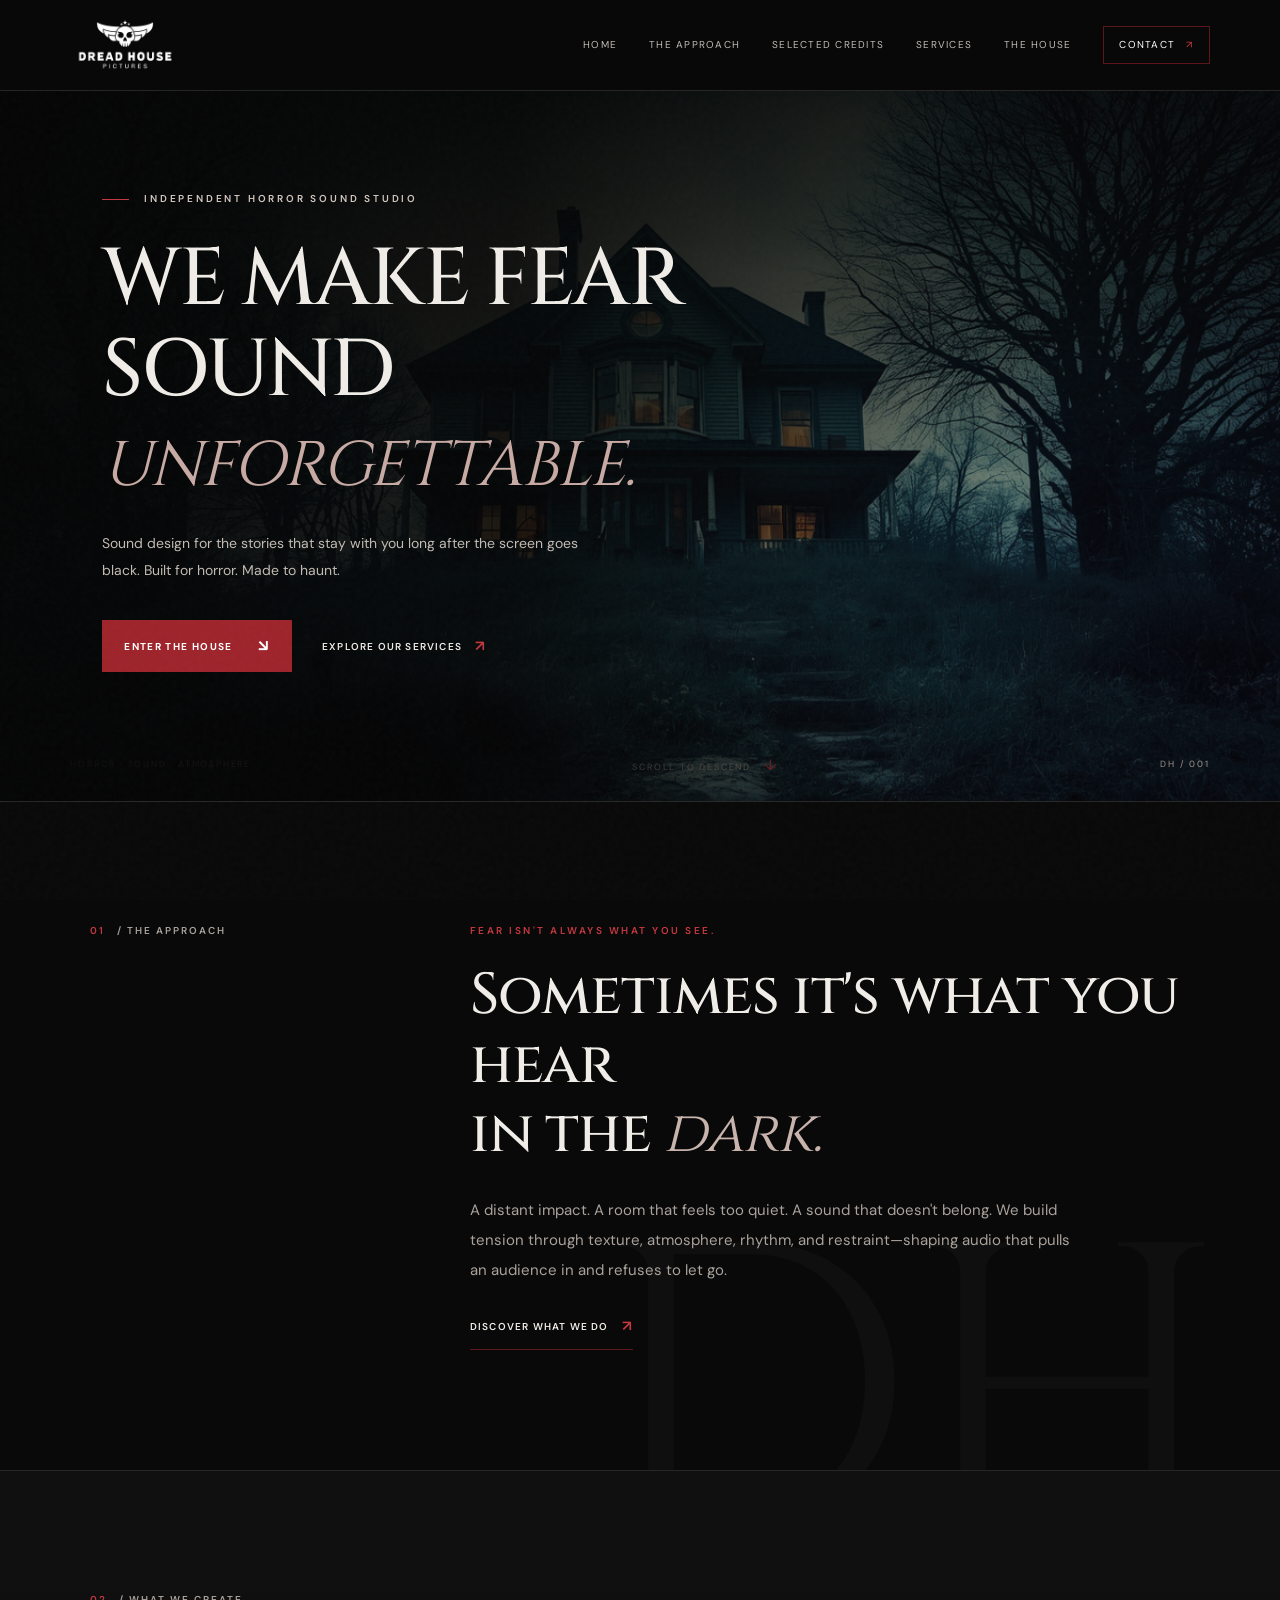
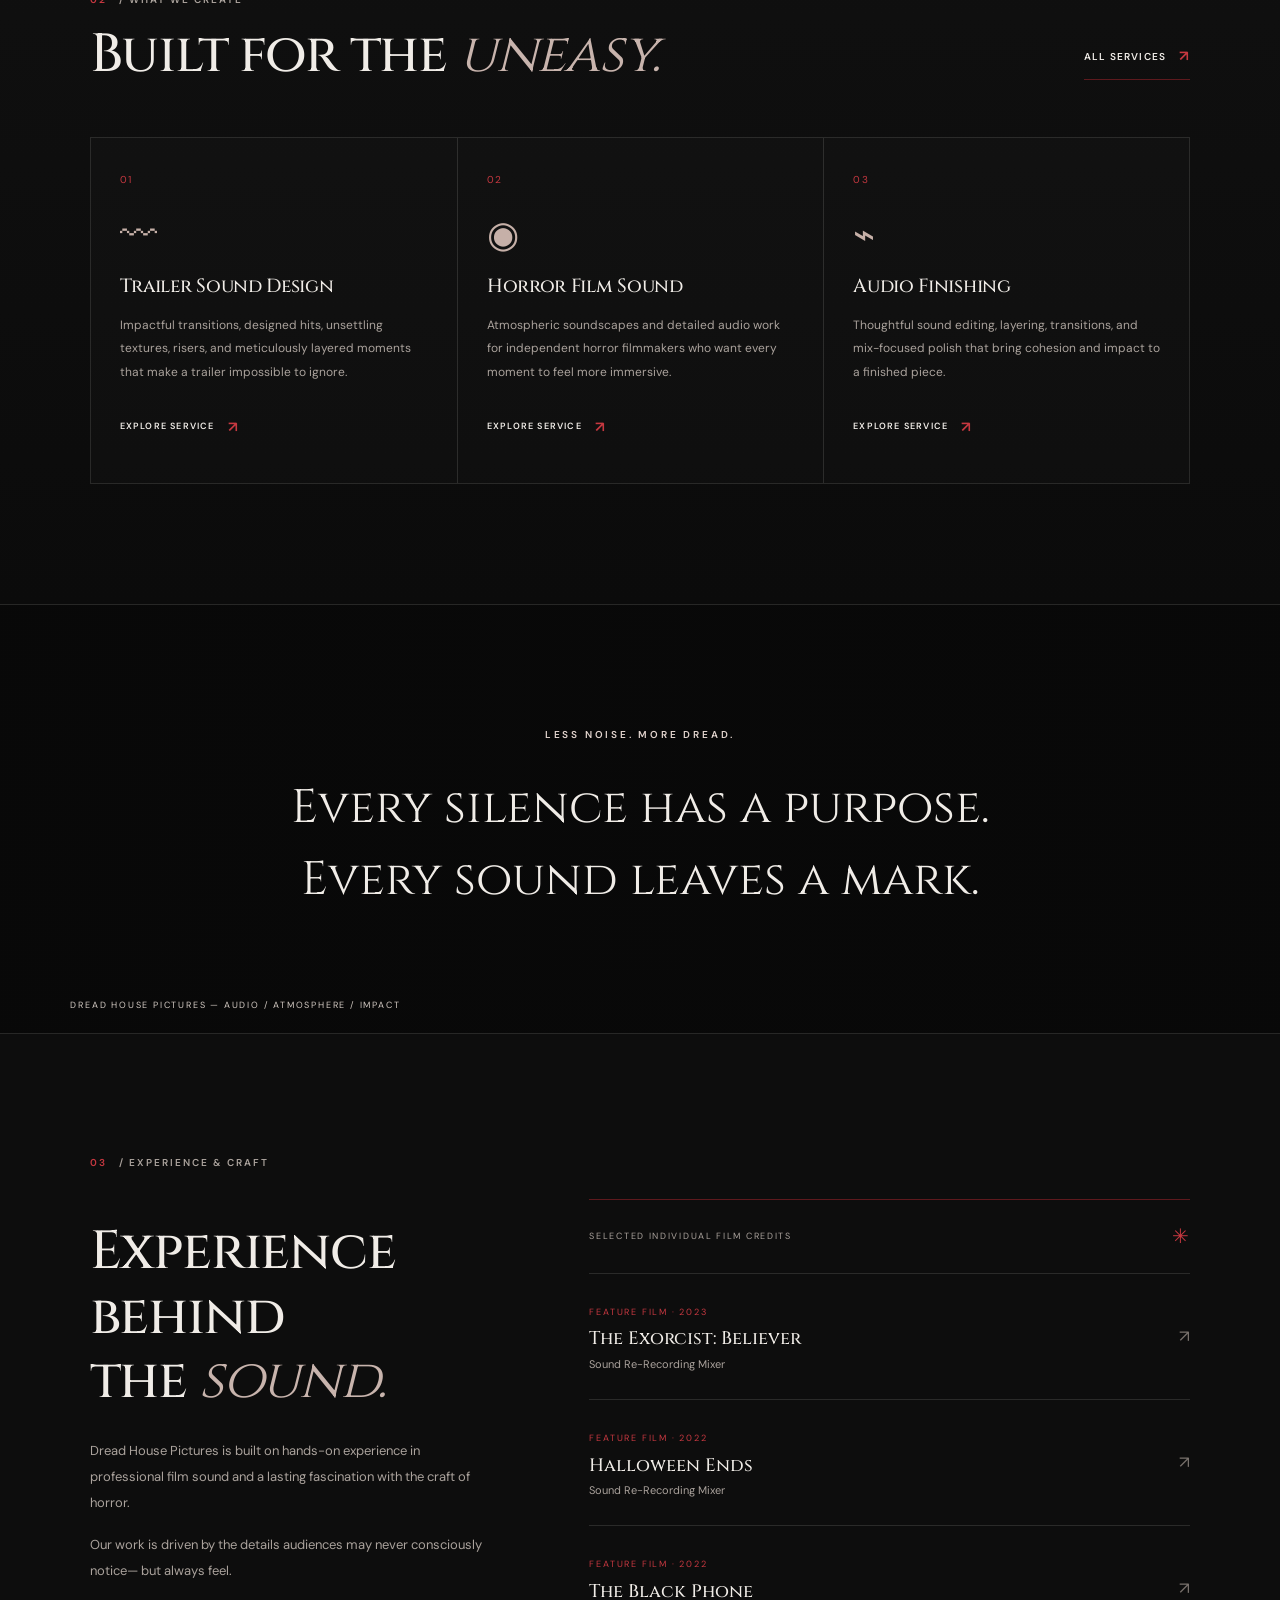
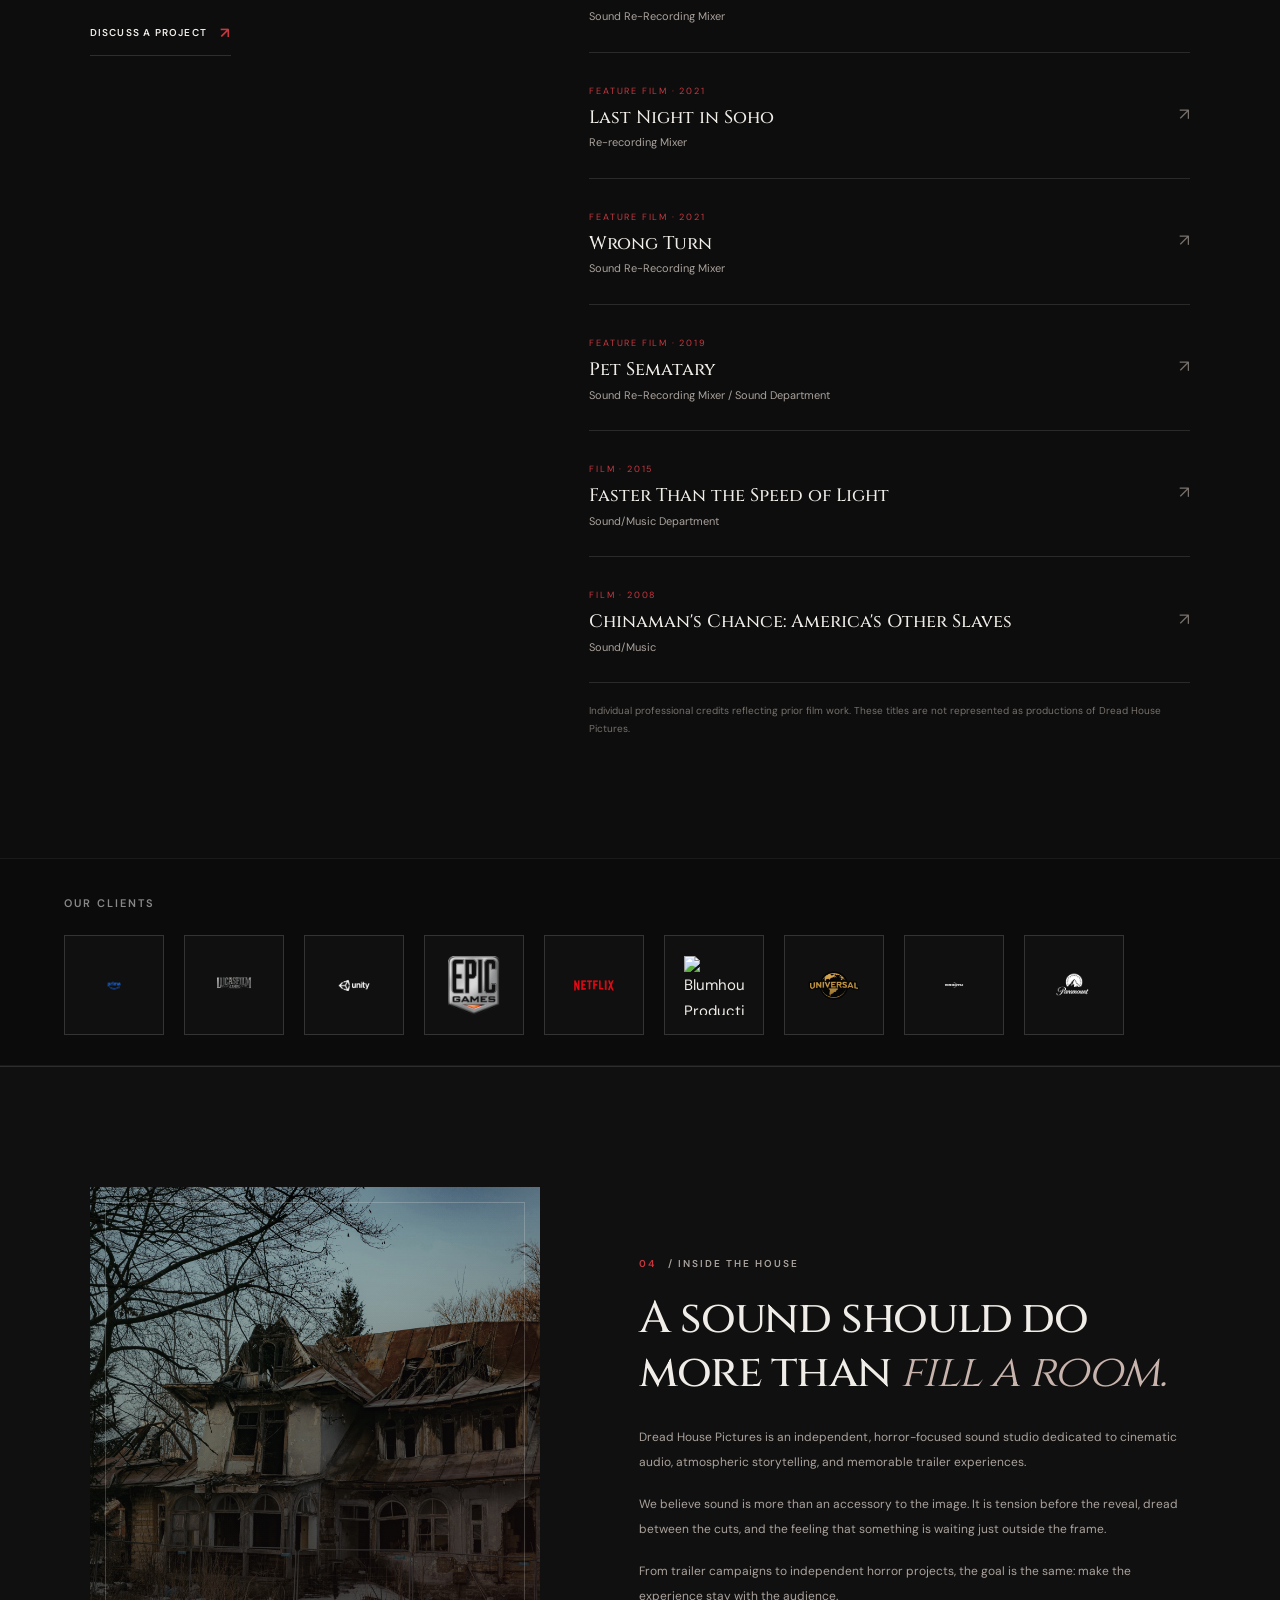
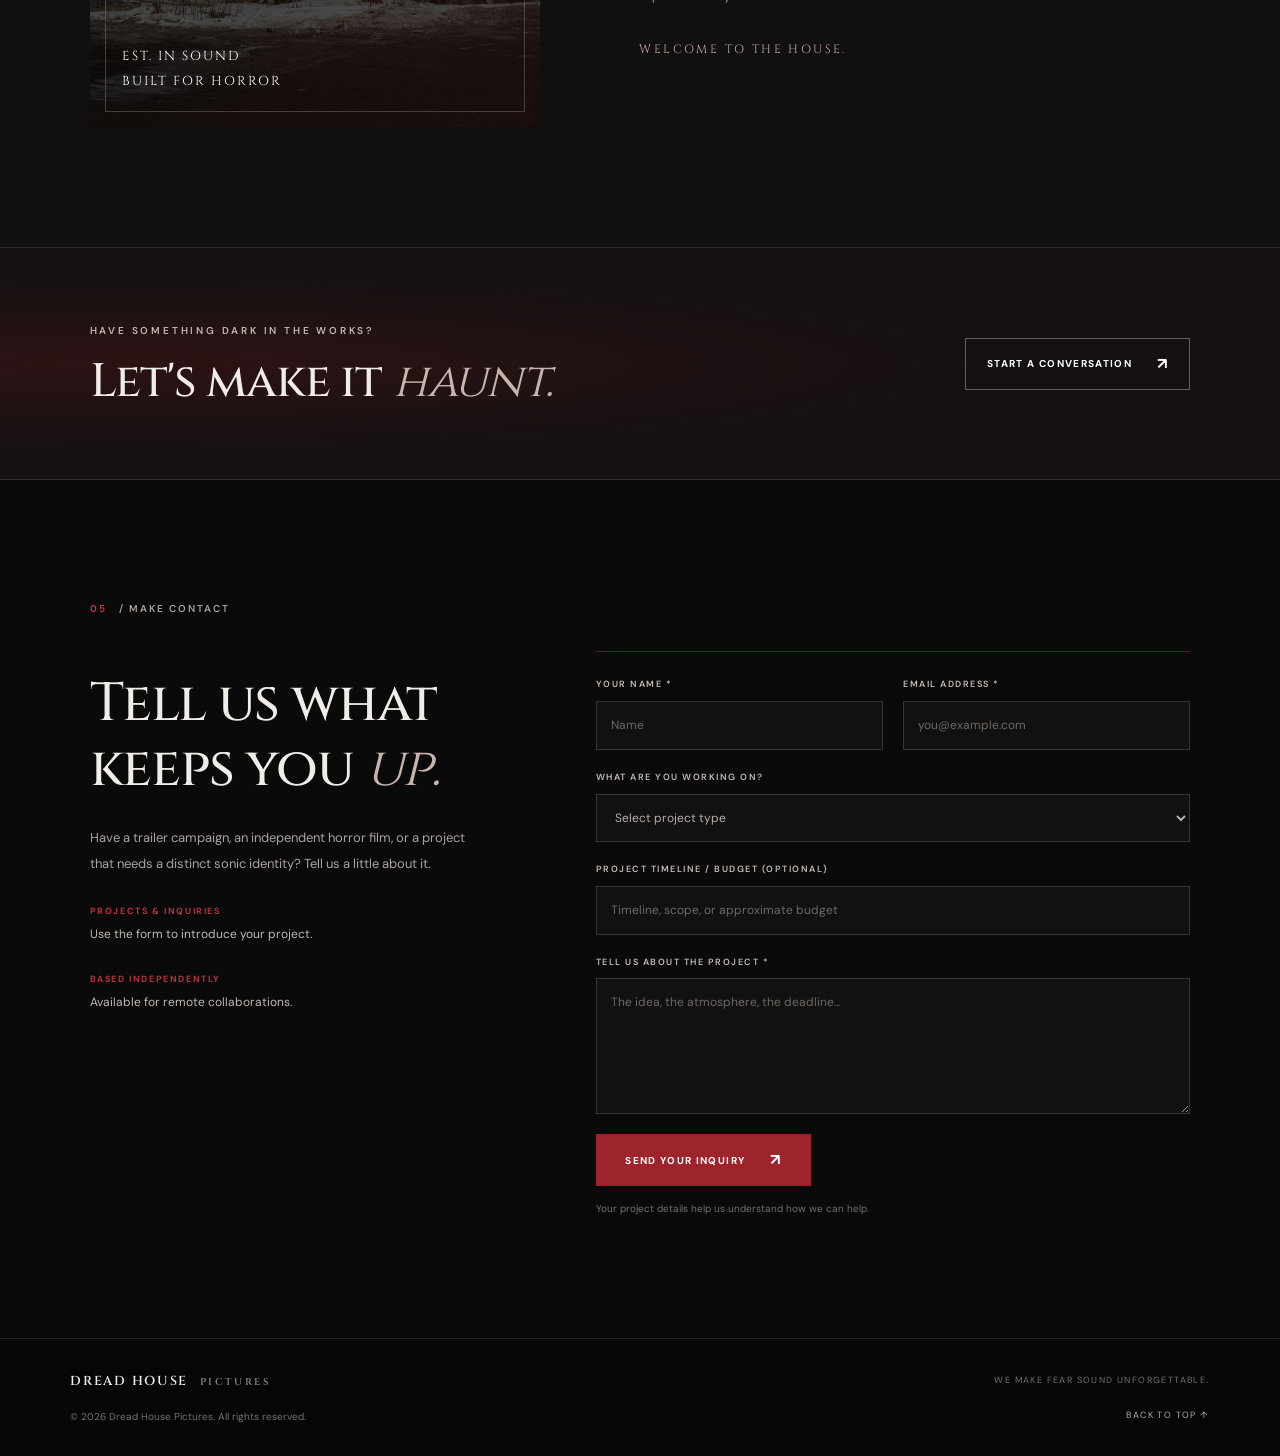
==== commit 3c6a8dcb: "Update index.html" ====
--- a/index.html
+++ b/index.html
@@ -251,45 +251,43 @@
       <!-- FLEXROW CONTAINER -->
       <div class="clients-row" style="display: flex !important; flex-direction: row !important; align-items: center; justify-content: flex-start; gap: 20px; width: 100%; overflow-x: auto;">
         
-        <div class="client-square" style="width: 100px; height: 100px; min-width: 100px; min-height: 100px; border: 1px solid rgba(255, 255, 255, 0.15); background: rgba(255, 255, 255, 0.02); display: flex; align-items: center; justify-content: center; padding: 10px; box-sizing: border-box;">
-          <img src="primelogo.png" alt="Prime Video" style="max-width: 100% !important; max-height: 100% !important; width: auto !important; height: auto !important; object-fit: contain;">
-        </div>
-
-        <div class="client-square" style="width: 100px; height: 100px; min-width: 100px; min-height: 100px; border: 1px solid rgba(255, 255, 255, 0.15); background: rgba(255, 255, 255, 0.02); display: flex; align-items: center; justify-content: center; padding: 10px; box-sizing: border-box;">
-          <img src="lucasfilmlogo.png" alt="Lucasfilm" style="max-width: 100% !important; max-height: 100% !important; width: auto !important; height: auto !important; object-fit: contain;">
-        </div>
-
-        <div class="client-square" style="width: 100px; height: 100px; min-width: 100px; min-height: 100px; border: 1px solid rgba(255, 255, 255, 0.15); background: rgba(255, 255, 255, 0.02); display: flex; align-items: center; justify-content: center; padding: 10px; box-sizing: border-box;">
-          <img src="unitylogo.png" alt="Unity" style="max-width: 100% !important; max-height: 100% !important; width: auto !important; height: auto !important; object-fit: contain;">
-        </div>
-
-        <div class="client-square" style="width: 100px; height: 100px; min-width: 100px; min-height: 100px; border: 1px solid rgba(255, 255, 255, 0.15); background: rgba(255, 255, 255, 0.02); display: flex; align-items: center; justify-content: center; padding: 10px; box-sizing: border-box;">
-          <img src="unitygameslogo.png" alt="Unity Games" style="max-width: 100% !important; max-height: 100% !important; width: auto !important; height: auto !important; object-fit: contain;">
-        </div>
-
-        <div class="client-square" style="width: 100px; height: 100px; min-width: 100px; min-height: 100px; border: 1px solid rgba(255, 255, 255, 0.15); background: rgba(255, 255, 255, 0.02); display: flex; align-items: center; justify-content: center; padding: 10px; box-sizing: border-box;">
-          <img src="netflixlogo.png" alt="Netflix" style="max-width: 100% !important; max-height: 100% !important; width: auto !important; height: auto !important; object-fit: contain;">
-        </div>
-
-        <!-- NEW SLOT 6: BLUMHOUSE -->
-        <div class="client-square" style="width: 100px; height: 100px; min-width: 100px; min-height: 100px; border: 1px solid rgba(255, 255, 255, 0.15); background: rgba(255, 255, 255, 0.02); display: flex; align-items: center; justify-content: center; padding: 10px; box-sizing: border-box;">
-          <img src="blumlogo.png" alt="Blumhouse Productions" style="max-width: 100% !important; max-height: 100% !important; width: auto !important; height: auto !important; object-fit: contain;">
-        </div>
-
-        <!-- NEW SLOT 7: UNIVERSAL -->
-        <div class="client-square" style="width: 100px; height: 100px; min-width: 100px; min-height: 100px; border: 1px solid rgba(255, 255, 255, 0.15); background: rgba(255, 255, 255, 0.02); display: flex; align-items: center; justify-content: center; padding: 10px; box-sizing: border-box;">
-          <img src="universallogo.png" alt="Universal Pictures" style="max-width: 100% !important; max-height: 100% !important; width: auto !important; height: auto !important; object-fit: contain;">
-        </div>
-
-        <!-- NEW SLOT 8: WORKING TITLE FILMS -->
-        <div class="client-square" style="width: 100px; height: 100px; min-width: 100px; min-height: 100px; border: 1px solid rgba(255, 255, 255, 0.15); background: rgba(255, 255, 255, 0.02); display: flex; align-items: center; justify-content: center; padding: 10px; box-sizing: border-box;">
-          <img src="workingtitlelogo.png" alt="Working Title Films" style="max-width: 100% !important; max-height: 100% !important; width: auto !important; height: auto !important; object-fit: contain;">
-        </div>
-
-        <!-- NEW SLOT 9: PARAMOUNT -->
-        <div class="client-square" style="width: 100px; height: 100px; min-width: 100px; min-height: 100px; border: 1px solid rgba(255, 255, 255, 0.15); background: rgba(255, 255, 255, 0.02); display: flex; align-items: center; justify-content: center; padding: 10px; box-sizing: border-box;">
-          <img src="paramountlogo.png" alt="Paramount Pictures" style="max-width: 100% !important; max-height: 100% !important; width: auto !important; height: auto !important; object-fit: contain;">
-        </div>
+        <div class="client-square" style="width: 100px; height: 100px; min-width: 100px; min-height: 100px; border: 1px solid rgba(255, 255, 255, 0.15); background: rgba(255, 255, 255, 0.02); display: flex; align-items: center; justify-content: center; padding: 12px; box-sizing: border-box;">
+          <img src="primelogo.png" alt="Prime Video" style="width: 80% !important; height: 80% !important; object-fit: contain;">
+        </div>
+
+        <div class="client-square" style="width: 100px; height: 100px; min-width: 100px; min-height: 100px; border: 1px solid rgba(255, 255, 255, 0.15); background: rgba(255, 255, 255, 0.02); display: flex; align-items: center; justify-content: center; padding: 12px; box-sizing: border-box;">
+          <img src="lucasfilmlogo.png" alt="Lucasfilm" style="width: 80% !important; height: 80% !important; object-fit: contain;">
+        </div>
+
+        <div class="client-square" style="width: 100px; height: 100px; min-width: 100px; min-height: 100px; border: 1px solid rgba(255, 255, 255, 0.15); background: rgba(255, 255, 255, 0.02); display: flex; align-items: center; justify-content: center; padding: 12px; box-sizing: border-box;">
+          <img src="unitylogo.png" alt="Unity" style="width: 80% !important; height: 80% !important; object-fit: contain;">
+        </div>
+
+        <div class="client-square" style="width: 100px; height: 100px; min-width: 100px; min-height: 100px; border: 1px solid rgba(255, 255, 255, 0.15); background: rgba(255, 255, 255, 0.02); display: flex; align-items: center; justify-content: center; padding: 12px; box-sizing: border-box;">
+          <img src="unitygameslogo.png" alt="Epic Games" style="width: 80% !important; height: 80% !important; object-fit: contain;">
+        </div>
+
+        <div class="client-square" style="width: 100px; height: 100px; min-width: 100px; min-height: 100px; border: 1px solid rgba(255, 255, 255, 0.15); background: rgba(255, 255, 255, 0.02); display: flex; align-items: center; justify-content: center; padding: 12px; box-sizing: border-box;">
+          <img src="netflixlogo.png" alt="Netflix" style="width: 80% !important; height: 80% !important; object-fit: contain;">
+        </div>
+
+        <div class="client-square" style="width: 100px; height: 100px; min-width: 100px; min-height: 100px; border: 1px solid rgba(255, 255, 255, 0.15); background: rgba(255, 255, 255, 0.02); display: flex; align-items: center; justify-content: center; padding: 12px; box-sizing: border-box;">
+          <img src="blumhouselogo.png" alt="Blumhouse Productions" style="width: 80% !important; height: 80% !important; object-fit: contain;">
+        </div>
+
+        <div class="client-square" style="width: 100px; height: 100px; min-width: 100px; min-height: 100px; border: 1px solid rgba(255, 255, 255, 0.15); background: rgba(255, 255, 255, 0.02); display: flex; align-items: center; justify-content: center; padding: 12px; box-sizing: border-box;">
+          <img src="universallogo.png" alt="Universal Pictures" style="width: 80% !important; height: 80% !important; object-fit: contain;">
+        </div>
+
+        <div class="client-square" style="width: 100px; height: 100px; min-width: 100px; min-height: 100px; border: 1px solid rgba(255, 255, 255, 0.15); background: rgba(255, 255, 255, 0.02); display: flex; align-items: center; justify-content: center; padding: 12px; box-sizing: border-box;">
+          <img src="workingtitlelogo.png" alt="Working Title Films" style="width: 80% !important; height: 80% !important; object-fit: contain;">
+        </div>
+
+        <div class="client-square" style="width: 100px; height: 100px; min-width: 100px; min-height: 100px; border: 1px solid rgba(255, 255, 255, 0.15); background: rgba(255, 255, 255, 0.02); display: flex; align-items: center; justify-content: center; padding: 12px; box-sizing: border-box;">
+          <img src="paramountlogo.png" alt="Paramount Pictures" style="width: 80% !important; height: 80% !important; object-fit: contain;">
+        </div>
+
+      </div>
 
       </div>
 
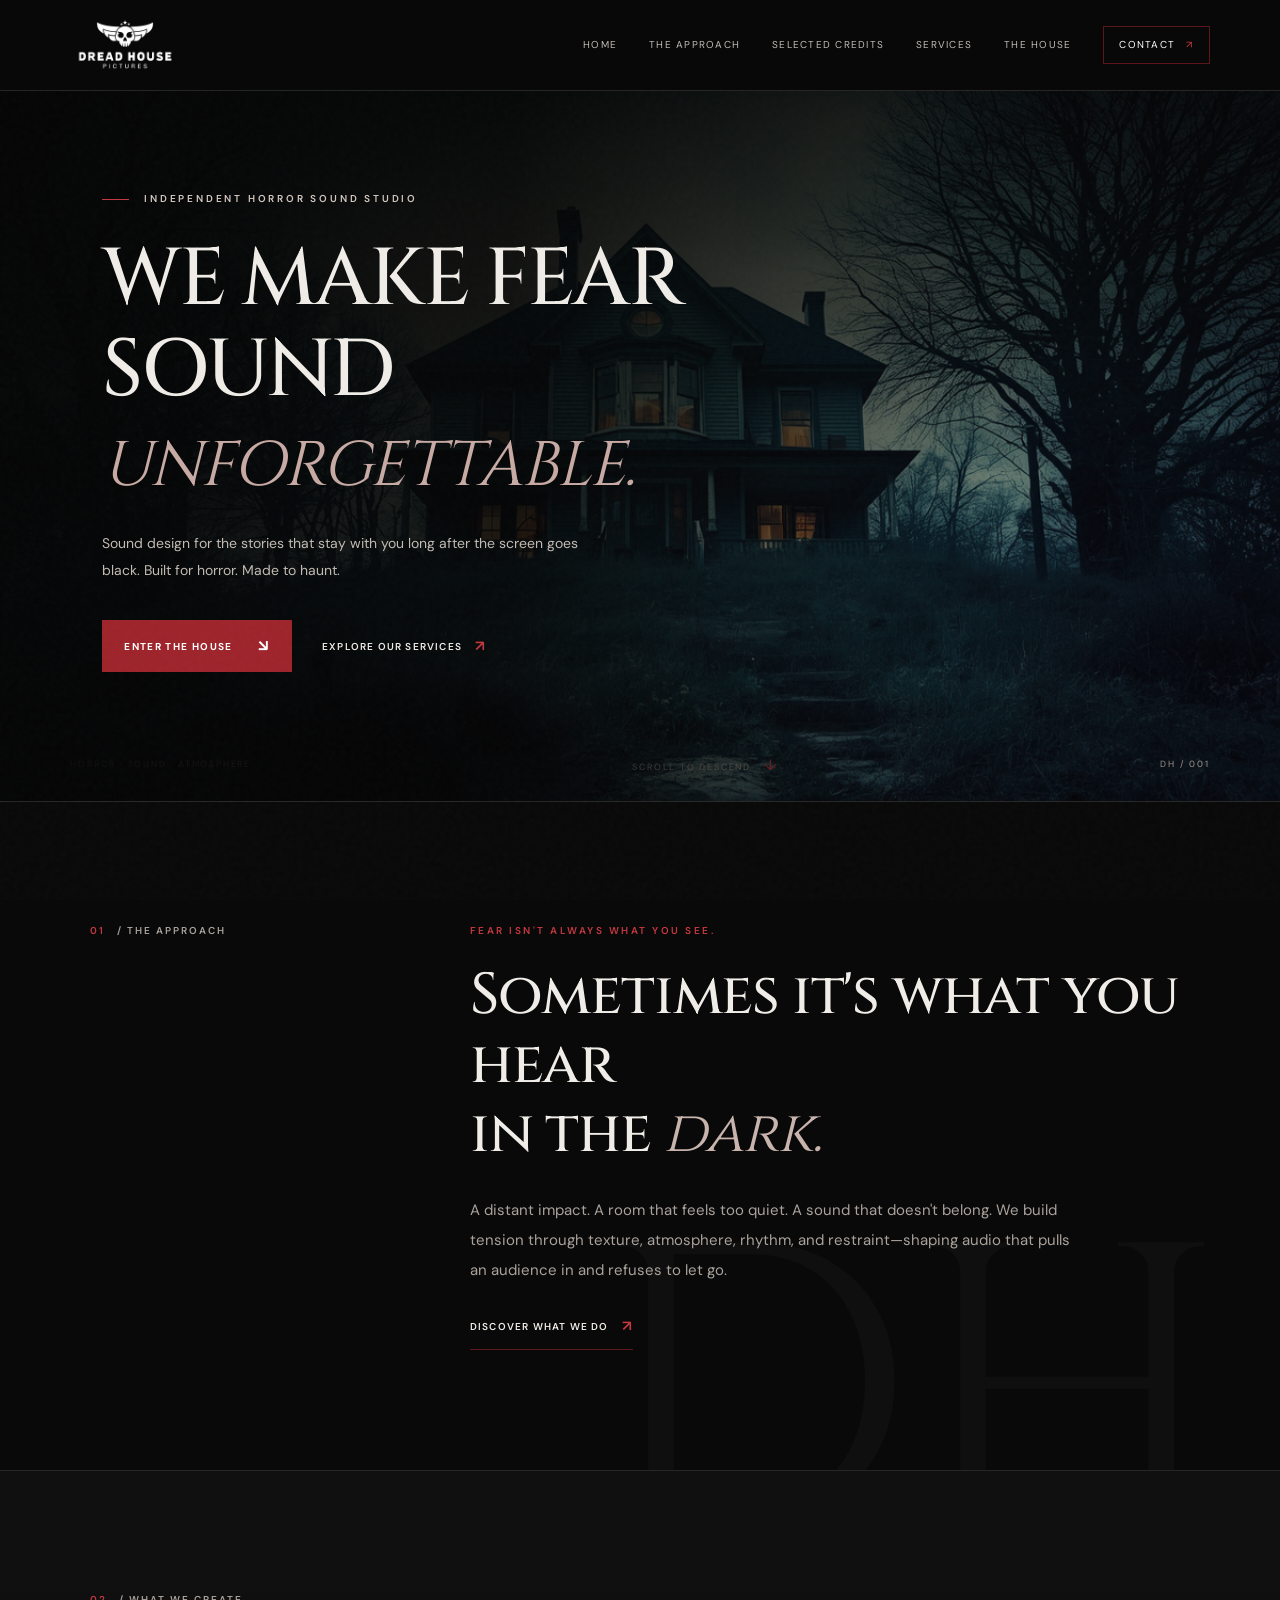
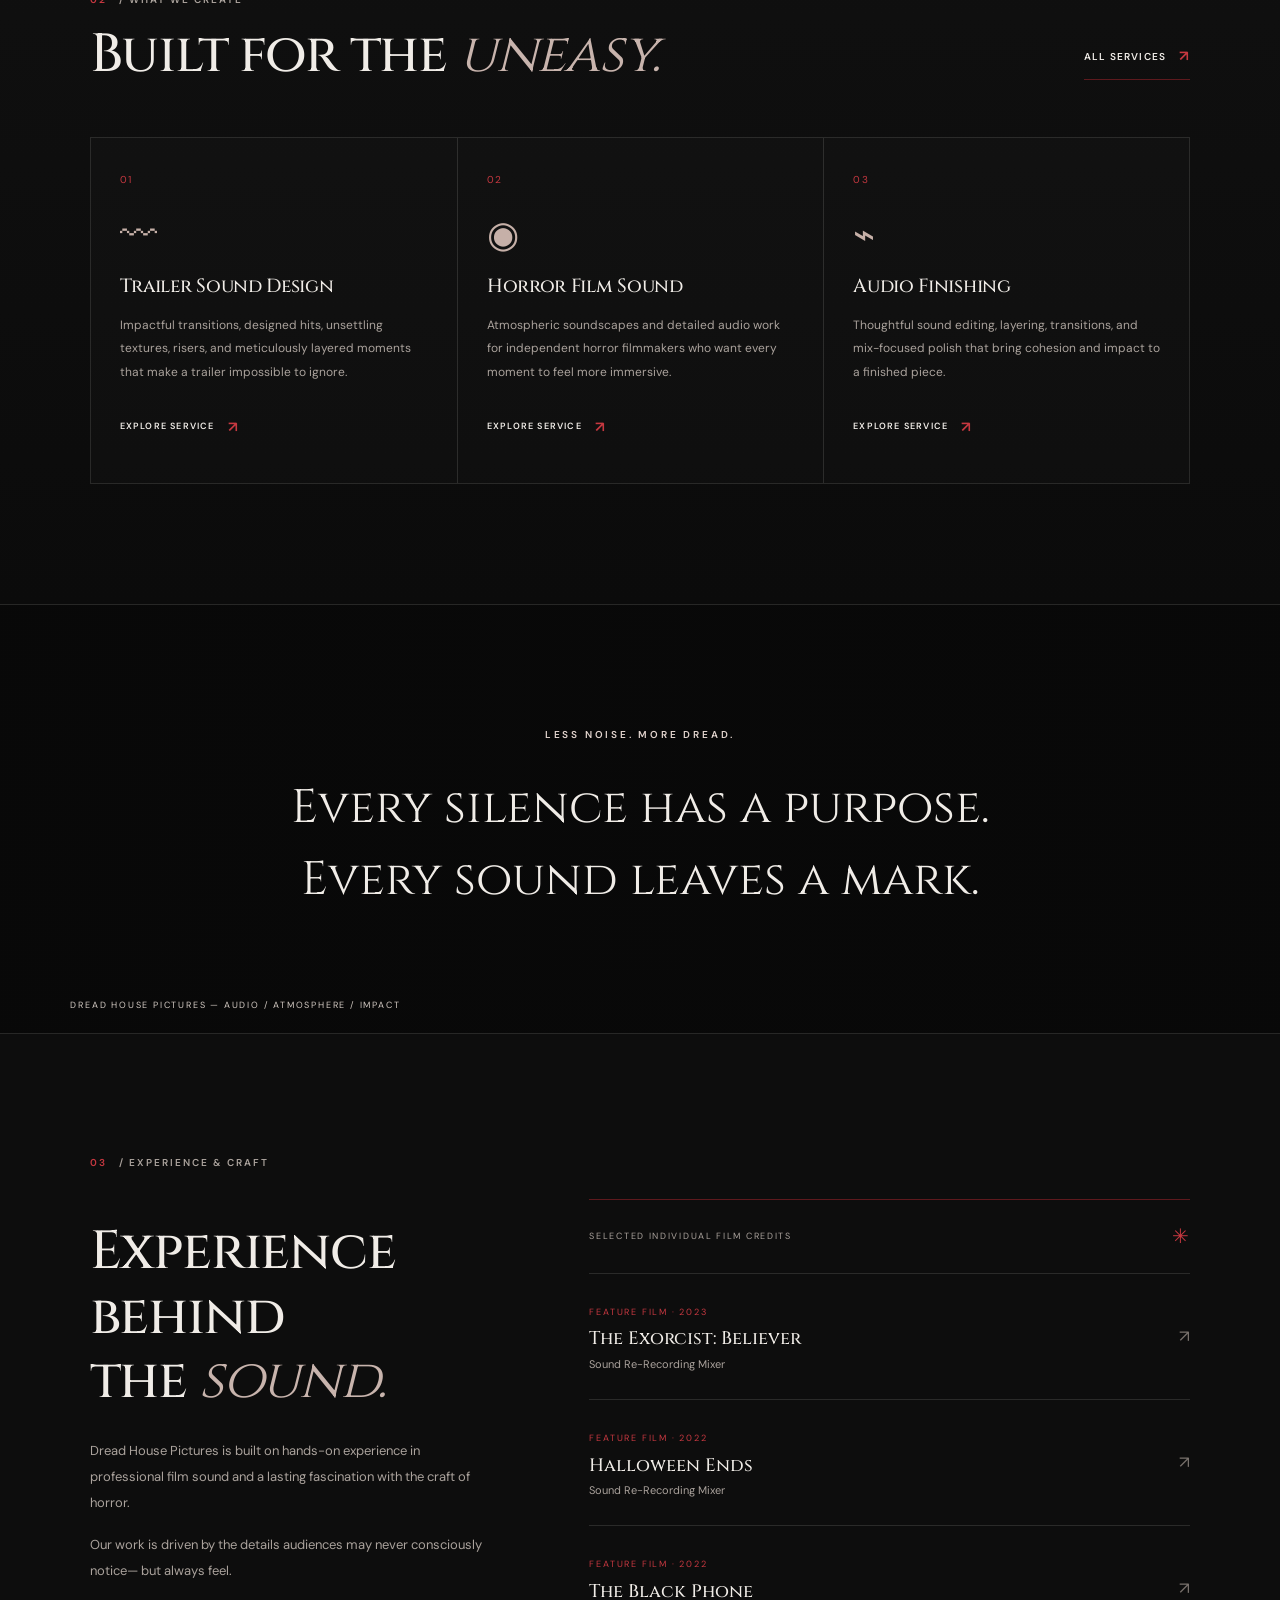
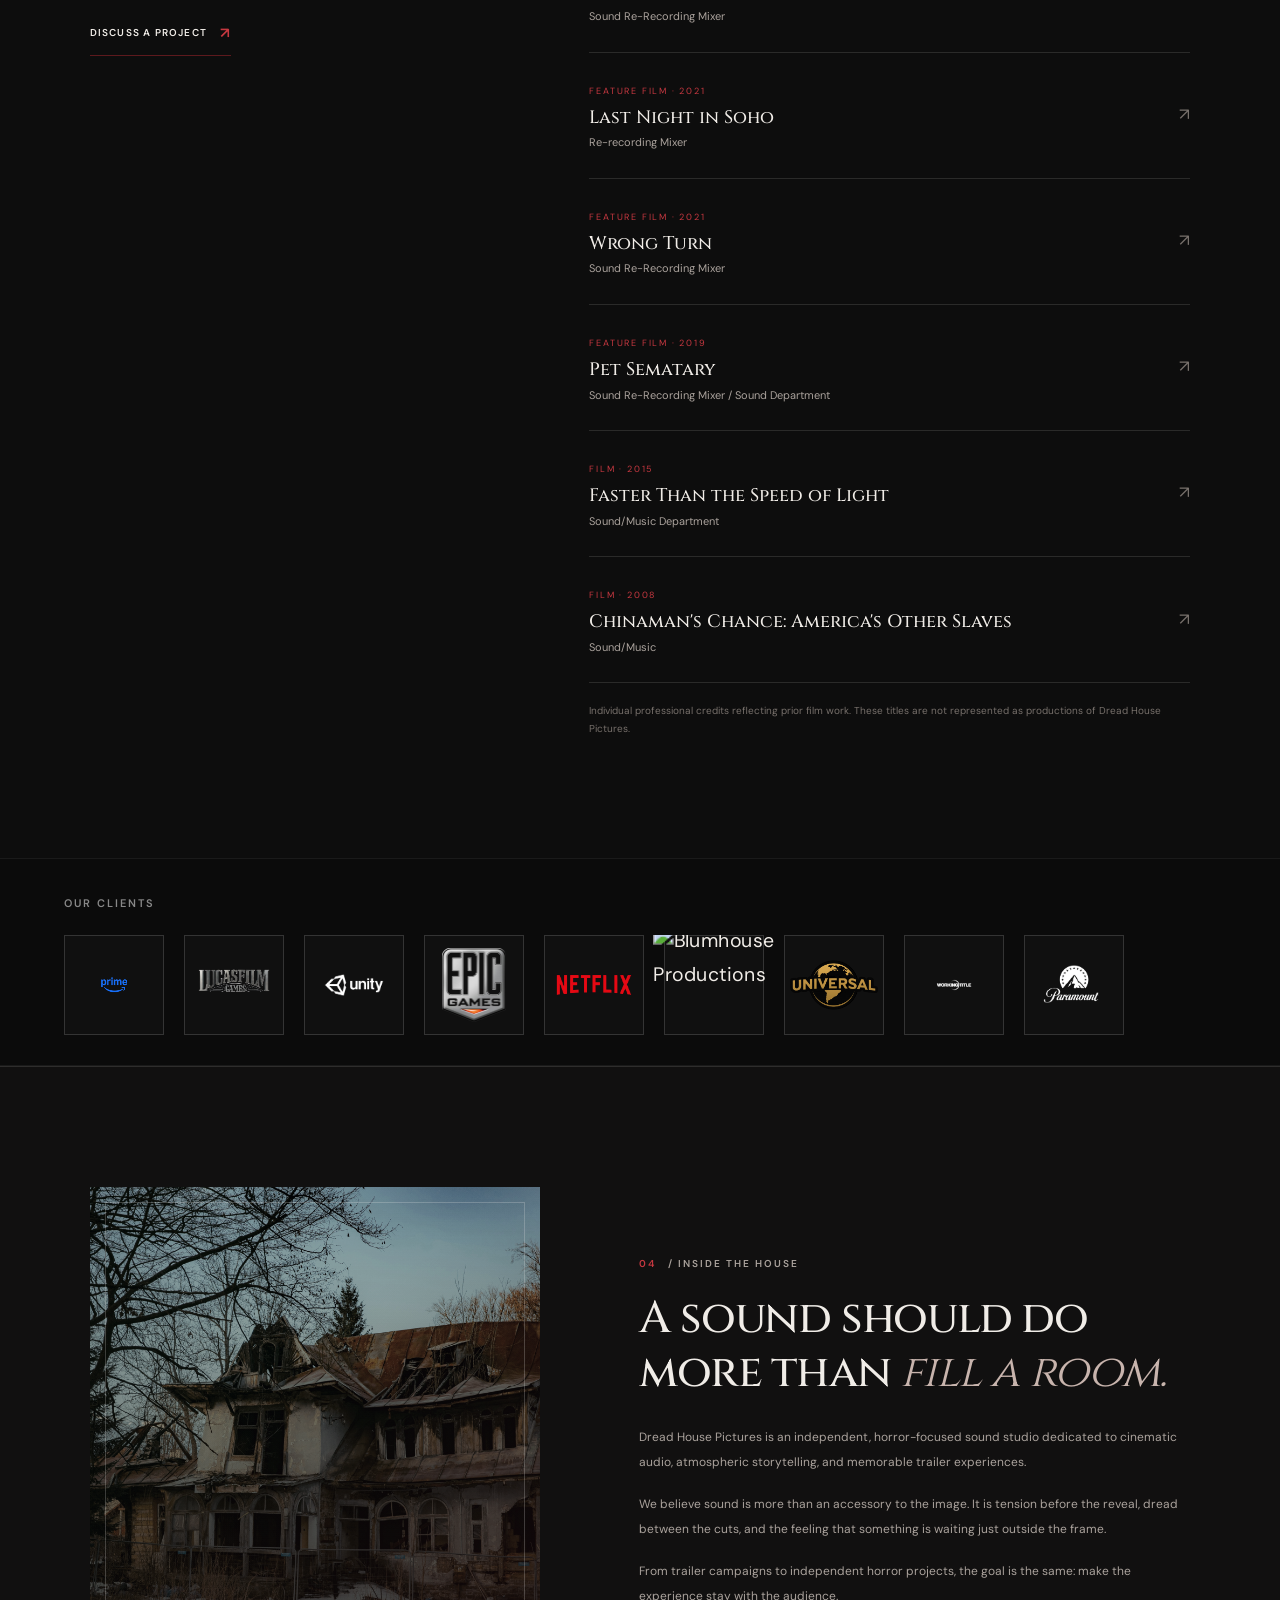
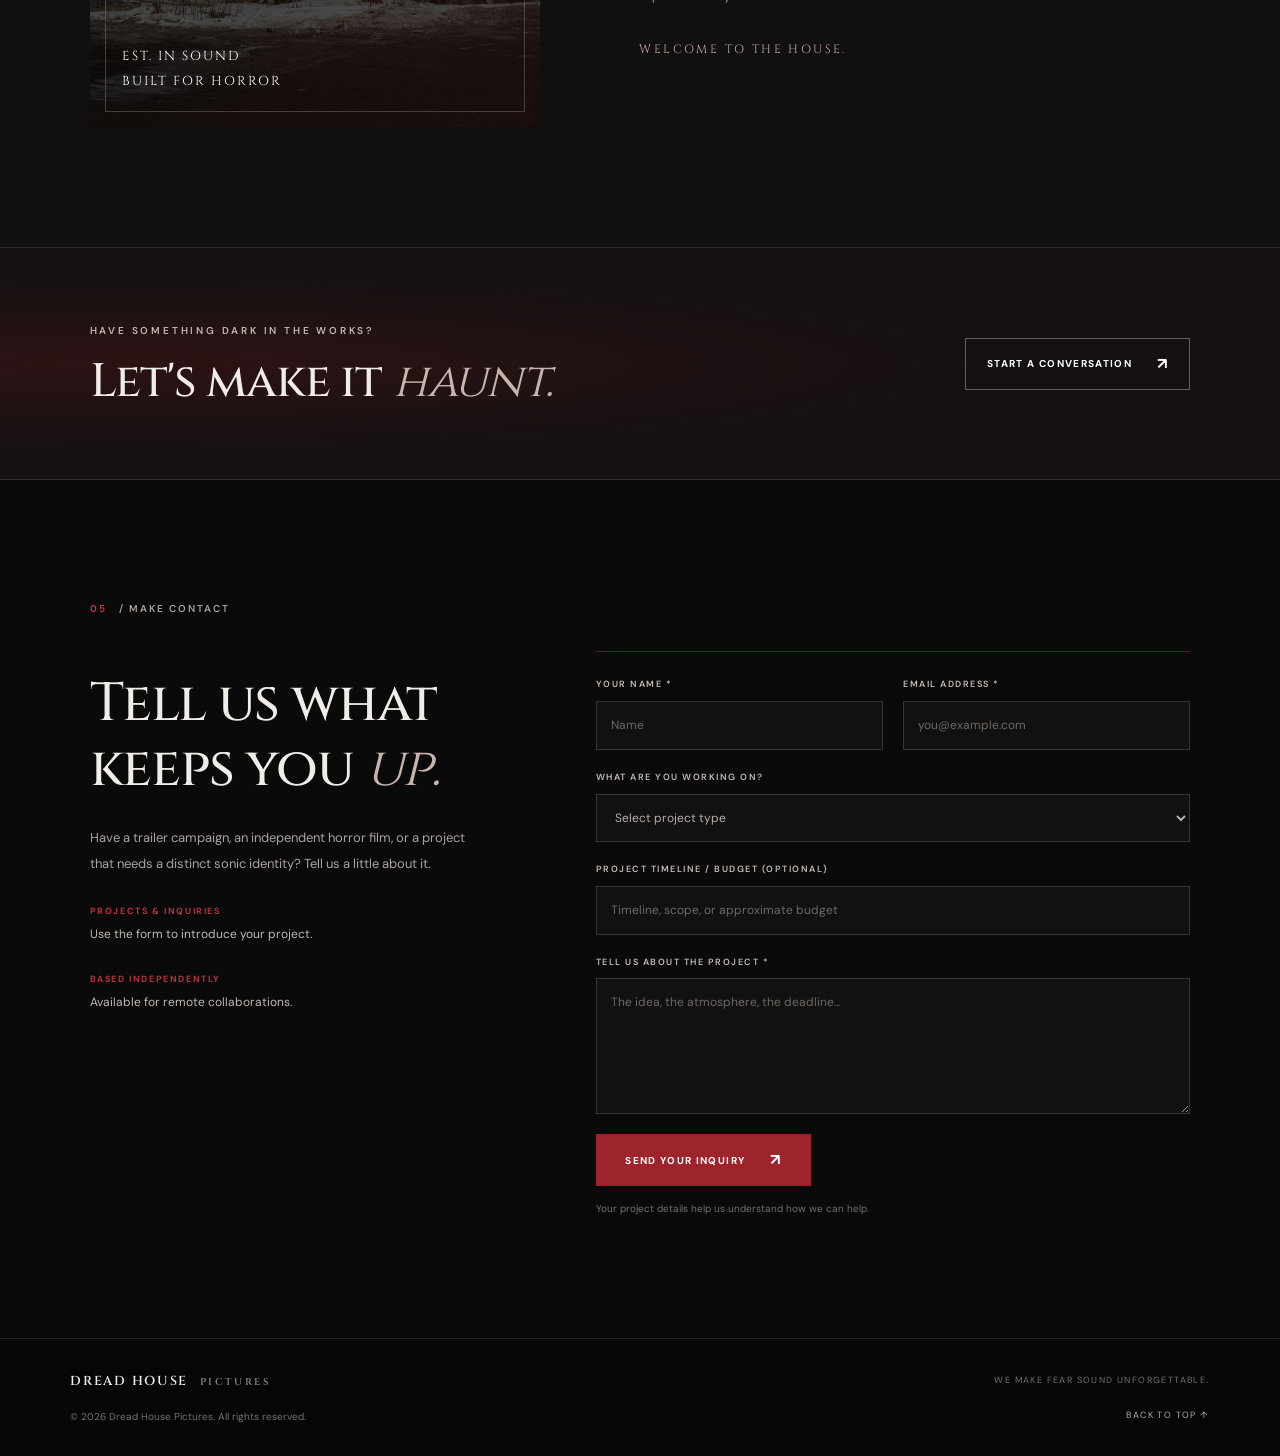
==== commit 4790ee87: "Update index.html" ====
--- a/index.html
+++ b/index.html
@@ -248,44 +248,55 @@
         <span style="color: #888; font-size: 11px; font-weight: 600; letter-spacing: 2px; text-transform: uppercase;">OUR CLIENTS</span>
       </div>
       
-      <!-- FLEXROW CONTAINER -->
-      <div class="clients-row" style="display: flex !important; flex-direction: row !important; align-items: center; justify-content: flex-start; gap: 20px; width: 100%; overflow-x: auto;">
+      <!-- FLEXROW CONTAINER WITH FIXED SQUARES -->
+      <div class="clients-row" style="display: flex !important; flex-direction: row !important; align-items: center; justify-content: flex-start; gap: 16px; width: 100%; overflow-x: auto;">
         
-        <div class="client-square" style="width: 100px; height: 100px; min-width: 100px; min-height: 100px; border: 1px solid rgba(255, 255, 255, 0.15); background: rgba(255, 255, 255, 0.02); display: flex; align-items: center; justify-content: center; padding: 12px; box-sizing: border-box;">
-          <img src="primelogo.png" alt="Prime Video" style="width: 80% !important; height: 80% !important; object-fit: contain;">
-        </div>
-
-        <div class="client-square" style="width: 100px; height: 100px; min-width: 100px; min-height: 100px; border: 1px solid rgba(255, 255, 255, 0.15); background: rgba(255, 255, 255, 0.02); display: flex; align-items: center; justify-content: center; padding: 12px; box-sizing: border-box;">
-          <img src="lucasfilmlogo.png" alt="Lucasfilm" style="width: 80% !important; height: 80% !important; object-fit: contain;">
-        </div>
-
-        <div class="client-square" style="width: 100px; height: 100px; min-width: 100px; min-height: 100px; border: 1px solid rgba(255, 255, 255, 0.15); background: rgba(255, 255, 255, 0.02); display: flex; align-items: center; justify-content: center; padding: 12px; box-sizing: border-box;">
-          <img src="unitylogo.png" alt="Unity" style="width: 80% !important; height: 80% !important; object-fit: contain;">
-        </div>
-
-        <div class="client-square" style="width: 100px; height: 100px; min-width: 100px; min-height: 100px; border: 1px solid rgba(255, 255, 255, 0.15); background: rgba(255, 255, 255, 0.02); display: flex; align-items: center; justify-content: center; padding: 12px; box-sizing: border-box;">
-          <img src="unitygameslogo.png" alt="Epic Games" style="width: 80% !important; height: 80% !important; object-fit: contain;">
-        </div>
-
-        <div class="client-square" style="width: 100px; height: 100px; min-width: 100px; min-height: 100px; border: 1px solid rgba(255, 255, 255, 0.15); background: rgba(255, 255, 255, 0.02); display: flex; align-items: center; justify-content: center; padding: 12px; box-sizing: border-box;">
-          <img src="netflixlogo.png" alt="Netflix" style="width: 80% !important; height: 80% !important; object-fit: contain;">
-        </div>
-
-        <div class="client-square" style="width: 100px; height: 100px; min-width: 100px; min-height: 100px; border: 1px solid rgba(255, 255, 255, 0.15); background: rgba(255, 255, 255, 0.02); display: flex; align-items: center; justify-content: center; padding: 12px; box-sizing: border-box;">
-          <img src="blumhouselogo.png" alt="Blumhouse Productions" style="width: 80% !important; height: 80% !important; object-fit: contain;">
-        </div>
-
-        <div class="client-square" style="width: 100px; height: 100px; min-width: 100px; min-height: 100px; border: 1px solid rgba(255, 255, 255, 0.15); background: rgba(255, 255, 255, 0.02); display: flex; align-items: center; justify-content: center; padding: 12px; box-sizing: border-box;">
-          <img src="universallogo.png" alt="Universal Pictures" style="width: 80% !important; height: 80% !important; object-fit: contain;">
-        </div>
-
-        <div class="client-square" style="width: 100px; height: 100px; min-width: 100px; min-height: 100px; border: 1px solid rgba(255, 255, 255, 0.15); background: rgba(255, 255, 255, 0.02); display: flex; align-items: center; justify-content: center; padding: 12px; box-sizing: border-box;">
-          <img src="workingtitlelogo.png" alt="Working Title Films" style="width: 80% !important; height: 80% !important; object-fit: contain;">
-        </div>
-
-        <div class="client-square" style="width: 100px; height: 100px; min-width: 100px; min-height: 100px; border: 1px solid rgba(255, 255, 255, 0.15); background: rgba(255, 255, 255, 0.02); display: flex; align-items: center; justify-content: center; padding: 12px; box-sizing: border-box;">
-          <img src="paramountlogo.png" alt="Paramount Pictures" style="width: 80% !important; height: 80% !important; object-fit: contain;">
-        </div>
+        <!-- PRIME VIDEO (Fixed 110x110 Box) -->
+        <div class="client-square" style="width: 110px; height: 110px; min-width: 110px; min-height: 110px; border: 1px solid rgba(255, 255, 255, 0.15); background: rgba(255, 255, 255, 0.02); display: flex; align-items: center; justify-content: center; padding: 2px; box-sizing: border-box;">
+          <img src="primelogo.png" alt="Prime Video" style="width: 100% !important; height: 100% !important; object-fit: contain !important; transform: scale(1.3);">
+        </div>
+
+        <!-- LUCASFILM (Fixed 110x110 Box) -->
+        <div class="client-square" style="width: 110px; height: 110px; min-width: 110px; min-height: 110px; border: 1px solid rgba(255, 255, 255, 0.15); background: rgba(255, 255, 255, 0.02); display: flex; align-items: center; justify-content: center; padding: 2px; box-sizing: border-box;">
+          <img src="lucasfilmlogo.png" alt="Lucasfilm" style="width: 100% !important; height: 100% !important; object-fit: contain !important; transform: scale(1.3);">
+        </div>
+
+        <!-- UNITY (Fixed 110x110 Box) -->
+        <div class="client-square" style="width: 110px; height: 110px; min-width: 110px; min-height: 110px; border: 1px solid rgba(255, 255, 255, 0.15); background: rgba(255, 255, 255, 0.02); display: flex; align-items: center; justify-content: center; padding: 2px; box-sizing: border-box;">
+          <img src="unitylogo.png" alt="Unity" style="width: 100% !important; height: 100% !important; object-fit: contain !important; transform: scale(1.2);">
+        </div>
+
+        <!-- EPIC GAMES (Fixed 110x110 Box) -->
+        <div class="client-square" style="width: 110px; height: 110px; min-width: 110px; min-height: 110px; border: 1px solid rgba(255, 255, 255, 0.15); background: rgba(255, 255, 255, 0.02); display: flex; align-items: center; justify-content: center; padding: 12px; box-sizing: border-box;">
+          <img src="unitygameslogo.png" alt="Epic Games" style="width: 100% !important; height: 100% !important; object-fit: contain !important;">
+        </div>
+
+        <!-- NETFLIX (Fixed 110x110 Box) -->
+        <div class="client-square" style="width: 110px; height: 110px; min-width: 110px; min-height: 110px; border: 1px solid rgba(255, 255, 255, 0.15); background: rgba(255, 255, 255, 0.02); display: flex; align-items: center; justify-content: center; padding: 2px; box-sizing: border-box;">
+          <img src="netflixlogo.png" alt="Netflix" style="width: 100% !important; height: 100% !important; object-fit: contain !important; transform: scale(1.2);">
+        </div>
+
+        <!-- BLUMHOUSE (Fixed 110x110 Box) -->
+        <div class="client-square" style="width: 110px; height: 110px; min-width: 110px; min-height: 110px; border: 1px solid rgba(255, 255, 255, 0.15); background: rgba(255, 255, 255, 0.02); display: flex; align-items: center; justify-content: center; padding: 2px; box-sizing: border-box;">
+          <img src="blumhouselogo.png" alt="Blumhouse Productions" style="width: 100% !important; height: 100% !important; object-fit: contain !important; transform: scale(1.3);">
+        </div>
+
+        <!-- UNIVERSAL (Fixed 110x110 Box) -->
+        <div class="client-square" style="width: 110px; height: 110px; min-width: 110px; min-height: 110px; border: 1px solid rgba(255, 255, 255, 0.15); background: rgba(255, 255, 255, 0.02); display: flex; align-items: center; justify-content: center; padding: 2px; box-sizing: border-box;">
+          <img src="universallogo.png" alt="Universal Pictures" style="width: 100% !important; height: 100% !important; object-fit: contain !important; transform: scale(1.1);">
+        </div>
+
+        <!-- WORKING TITLE (Fixed 110x110 Box) -->
+        <div class="client-square" style="width: 110px; height: 110px; min-width: 110px; min-height: 110px; border: 1px solid rgba(255, 255, 255, 0.15); background: rgba(255, 255, 255, 0.02); display: flex; align-items: center; justify-content: center; padding: 2px; box-sizing: border-box;">
+          <img src="workingtitlelogo.png" alt="Working Title Films" style="width: 100% !important; height: 100% !important; object-fit: contain !important; transform: scale(1.2);">
+        </div>
+
+        <!-- PARAMOUNT (Fixed 110x110 Box) -->
+        <div class="client-square" style="width: 110px; height: 110px; min-width: 110px; min-height: 110px; border: 1px solid rgba(255, 255, 255, 0.15); background: rgba(255, 255, 255, 0.02); display: flex; align-items: center; justify-content: center; padding: 2px; box-sizing: border-box;">
+          <img src="paramountlogo.png" alt="Paramount Pictures" style="width: 100% !important; height: 100% !important; object-fit: contain !important; transform: scale(1.1);">
+        </div>
+
+      </div>
 
       </div>
 
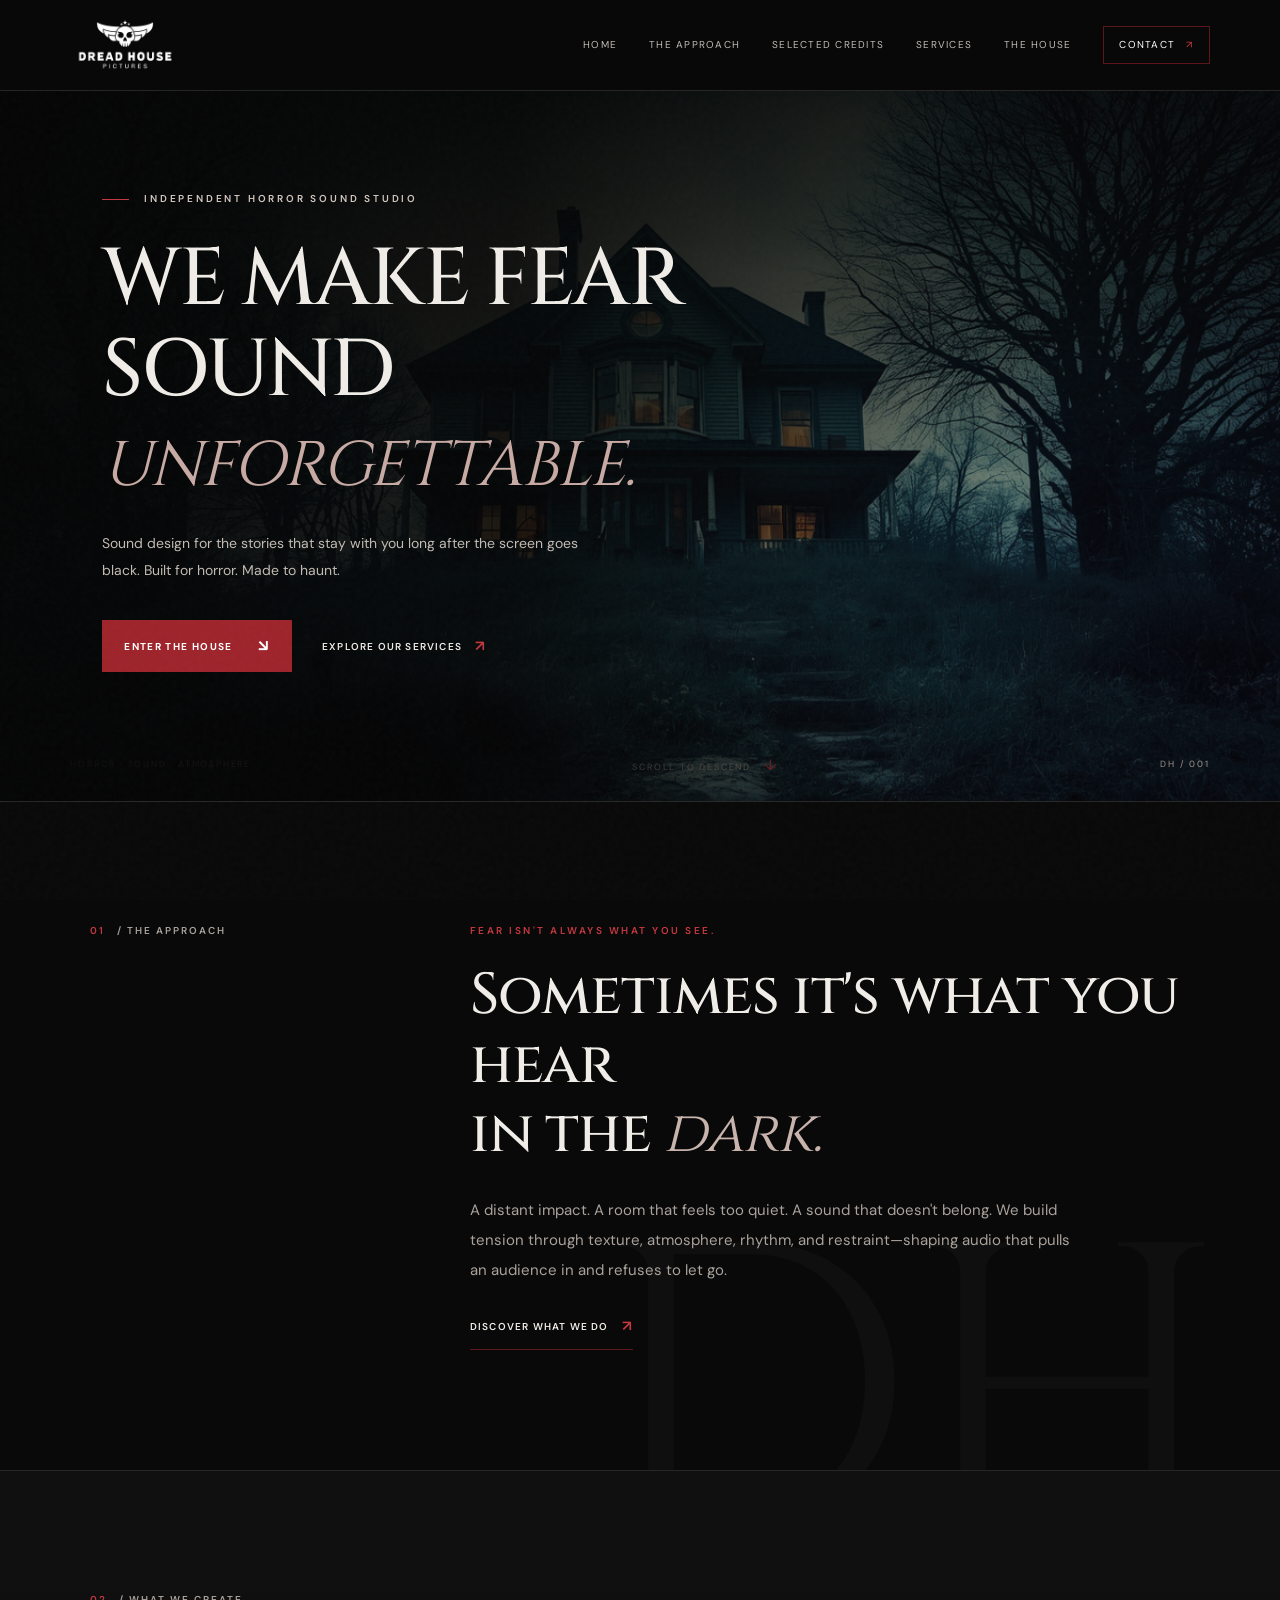
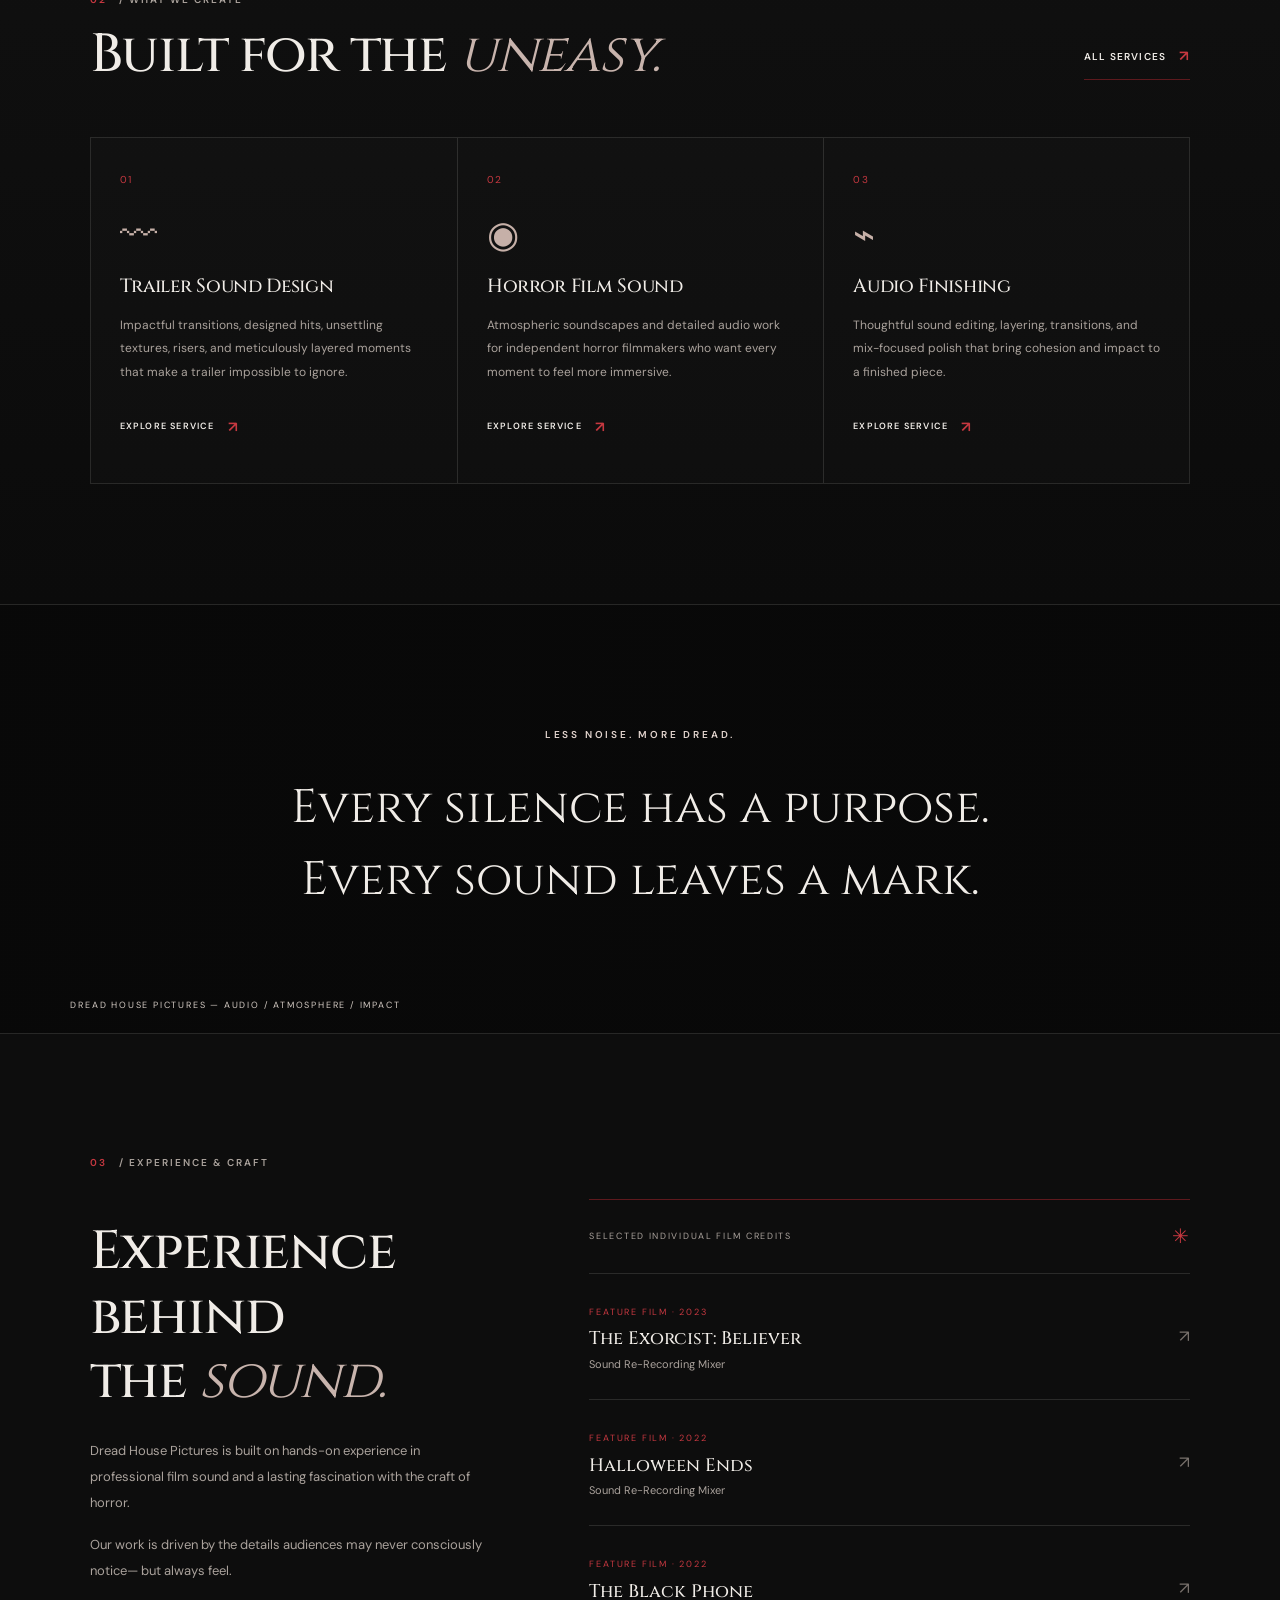
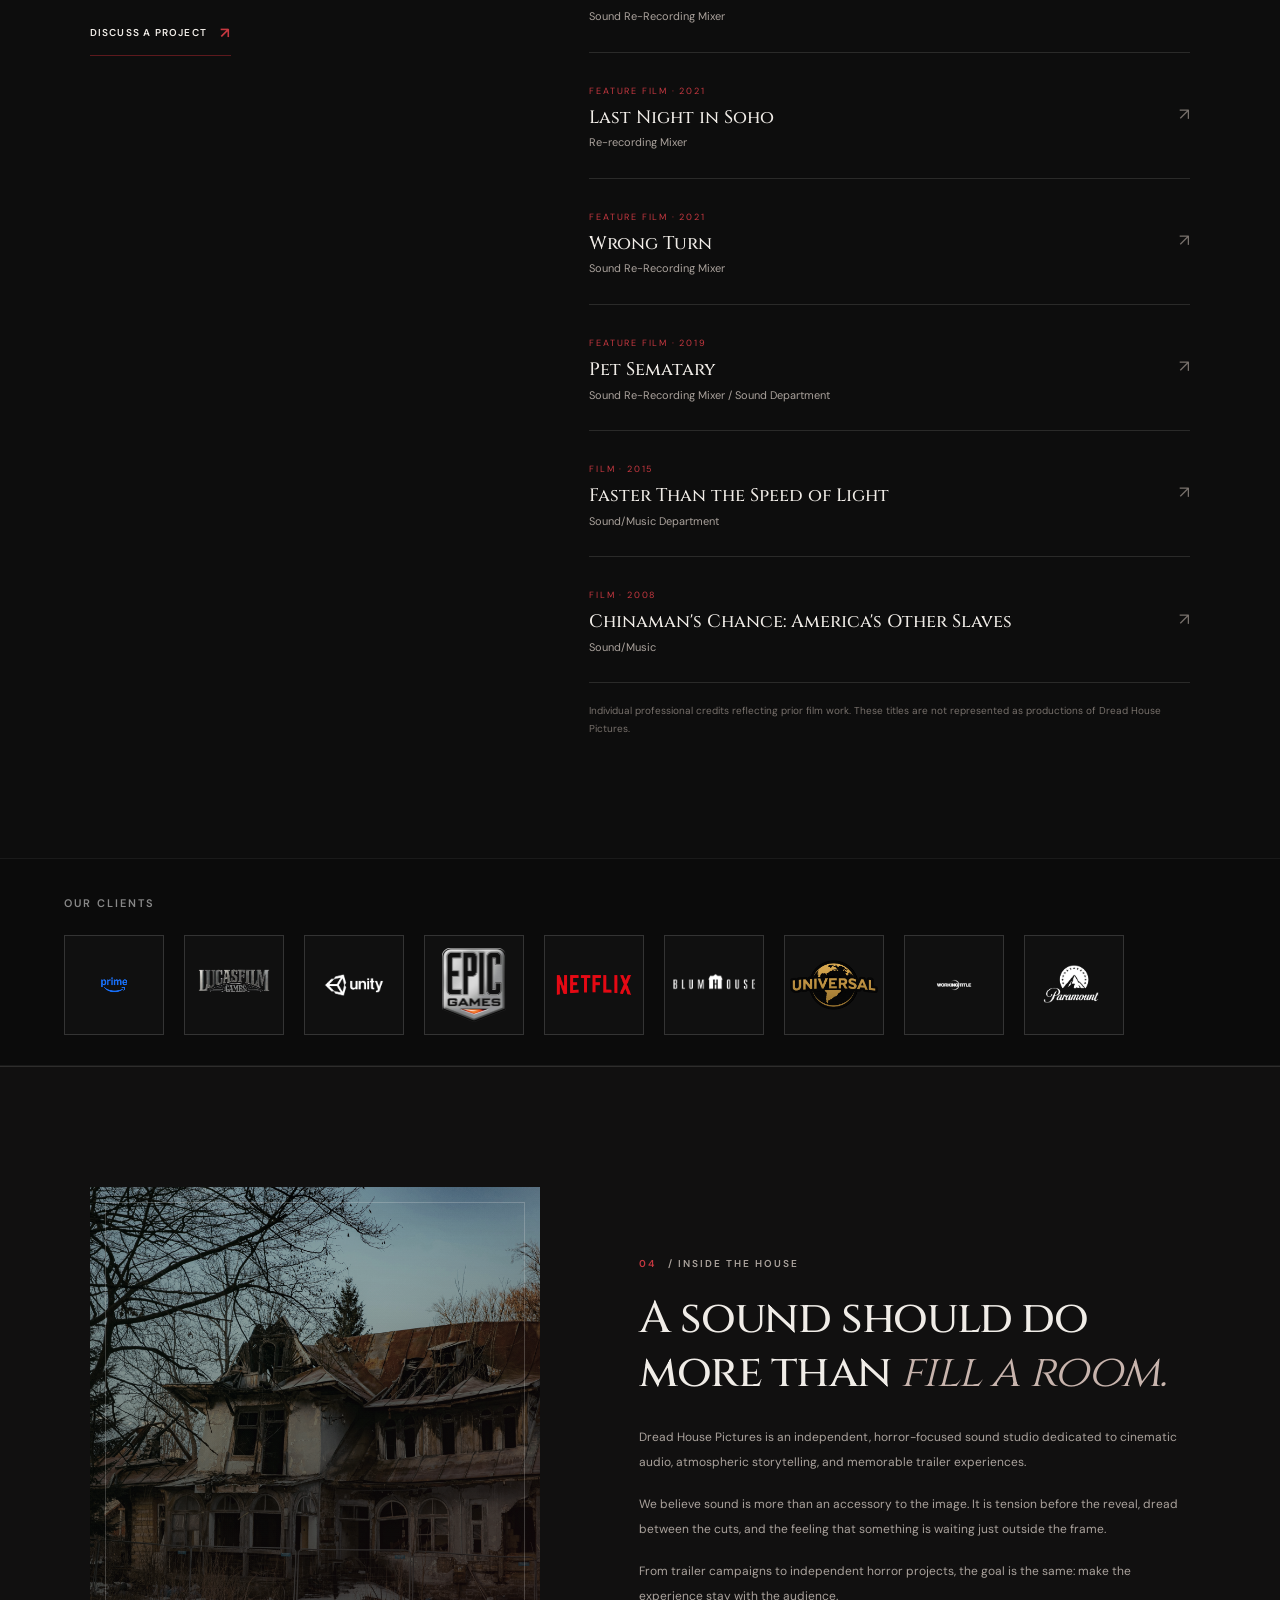
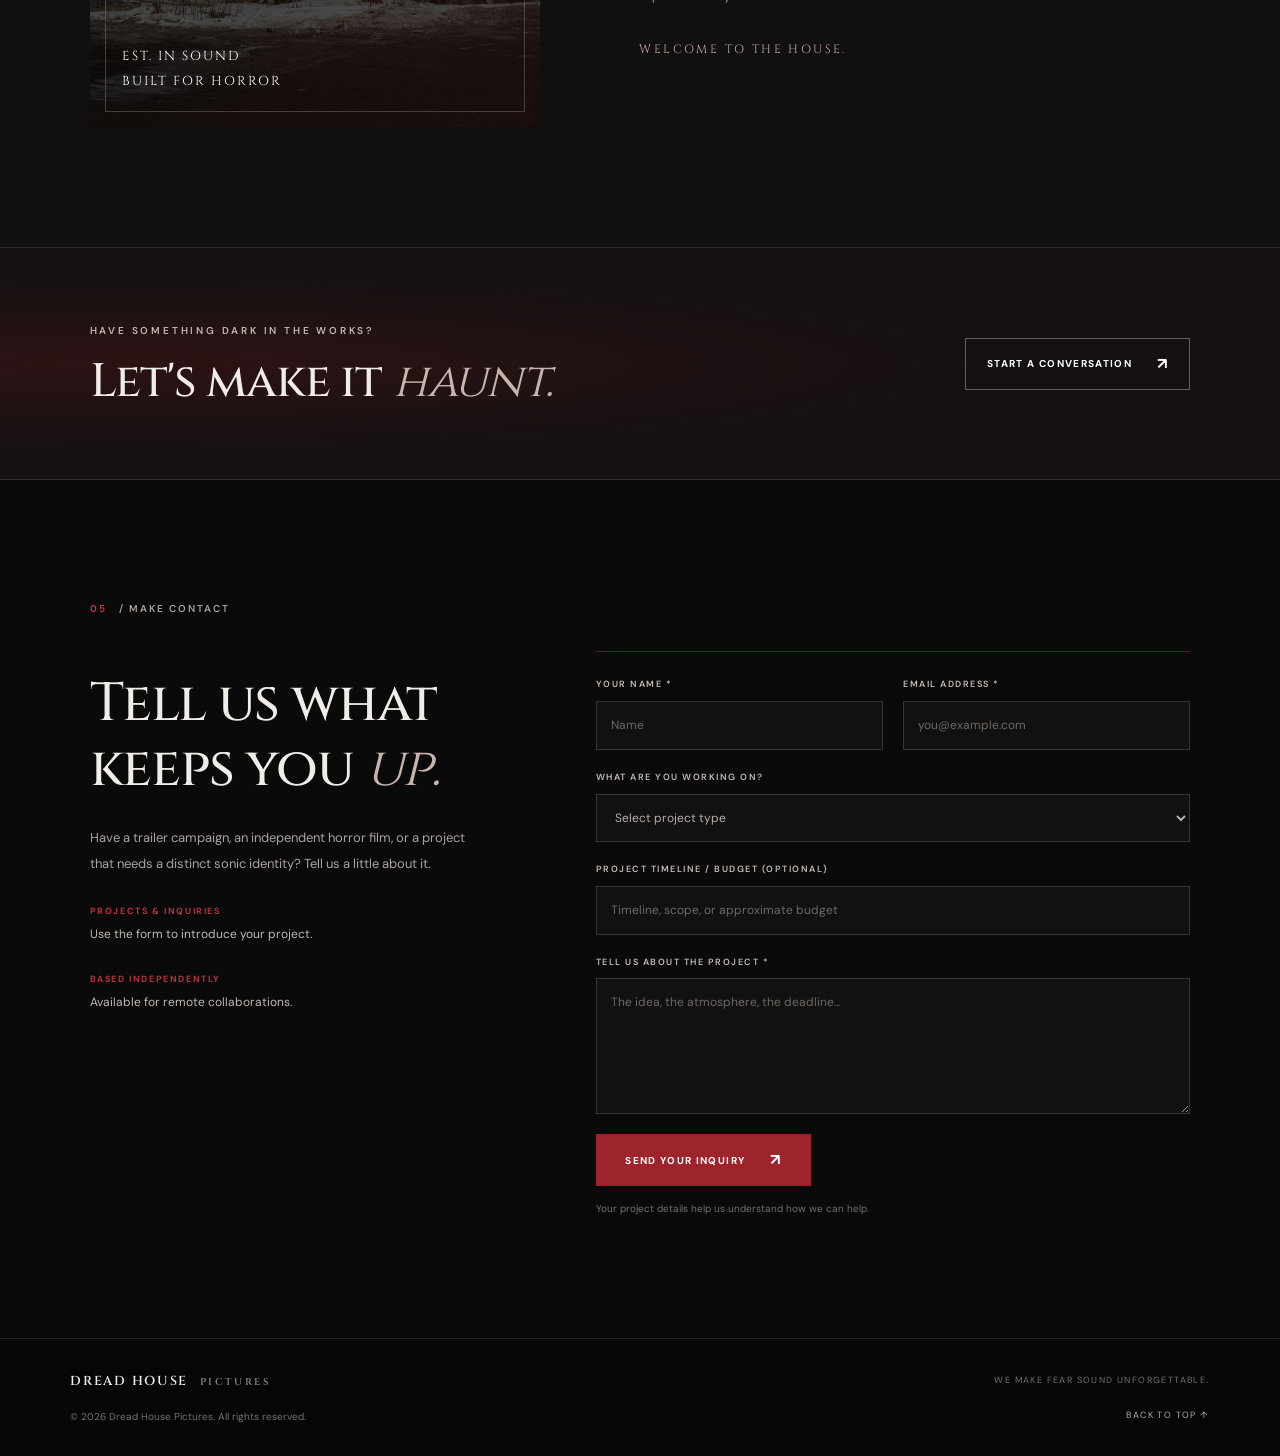
==== commit 8c31dcb1: "Update index.html" ====
--- a/index.html
+++ b/index.html
@@ -278,7 +278,7 @@
 
         <!-- BLUMHOUSE (Fixed 110x110 Box) -->
         <div class="client-square" style="width: 110px; height: 110px; min-width: 110px; min-height: 110px; border: 1px solid rgba(255, 255, 255, 0.15); background: rgba(255, 255, 255, 0.02); display: flex; align-items: center; justify-content: center; padding: 2px; box-sizing: border-box;">
-          <img src="blumhouselogo.png" alt="Blumhouse Productions" style="width: 100% !important; height: 100% !important; object-fit: contain !important; transform: scale(1.3);">
+          <img src="blumlogo.png" alt="Blumhouse Productions" style="width: 100% !important; height: 100% !important; object-fit: contain !important; transform: scale(1.3);">
         </div>
 
         <!-- UNIVERSAL (Fixed 110x110 Box) -->
@@ -298,11 +298,6 @@
 
       </div>
 
-      </div>
-
-      </div>
-
-      </div>
     </section>
 
     <!-- ABOUT -->
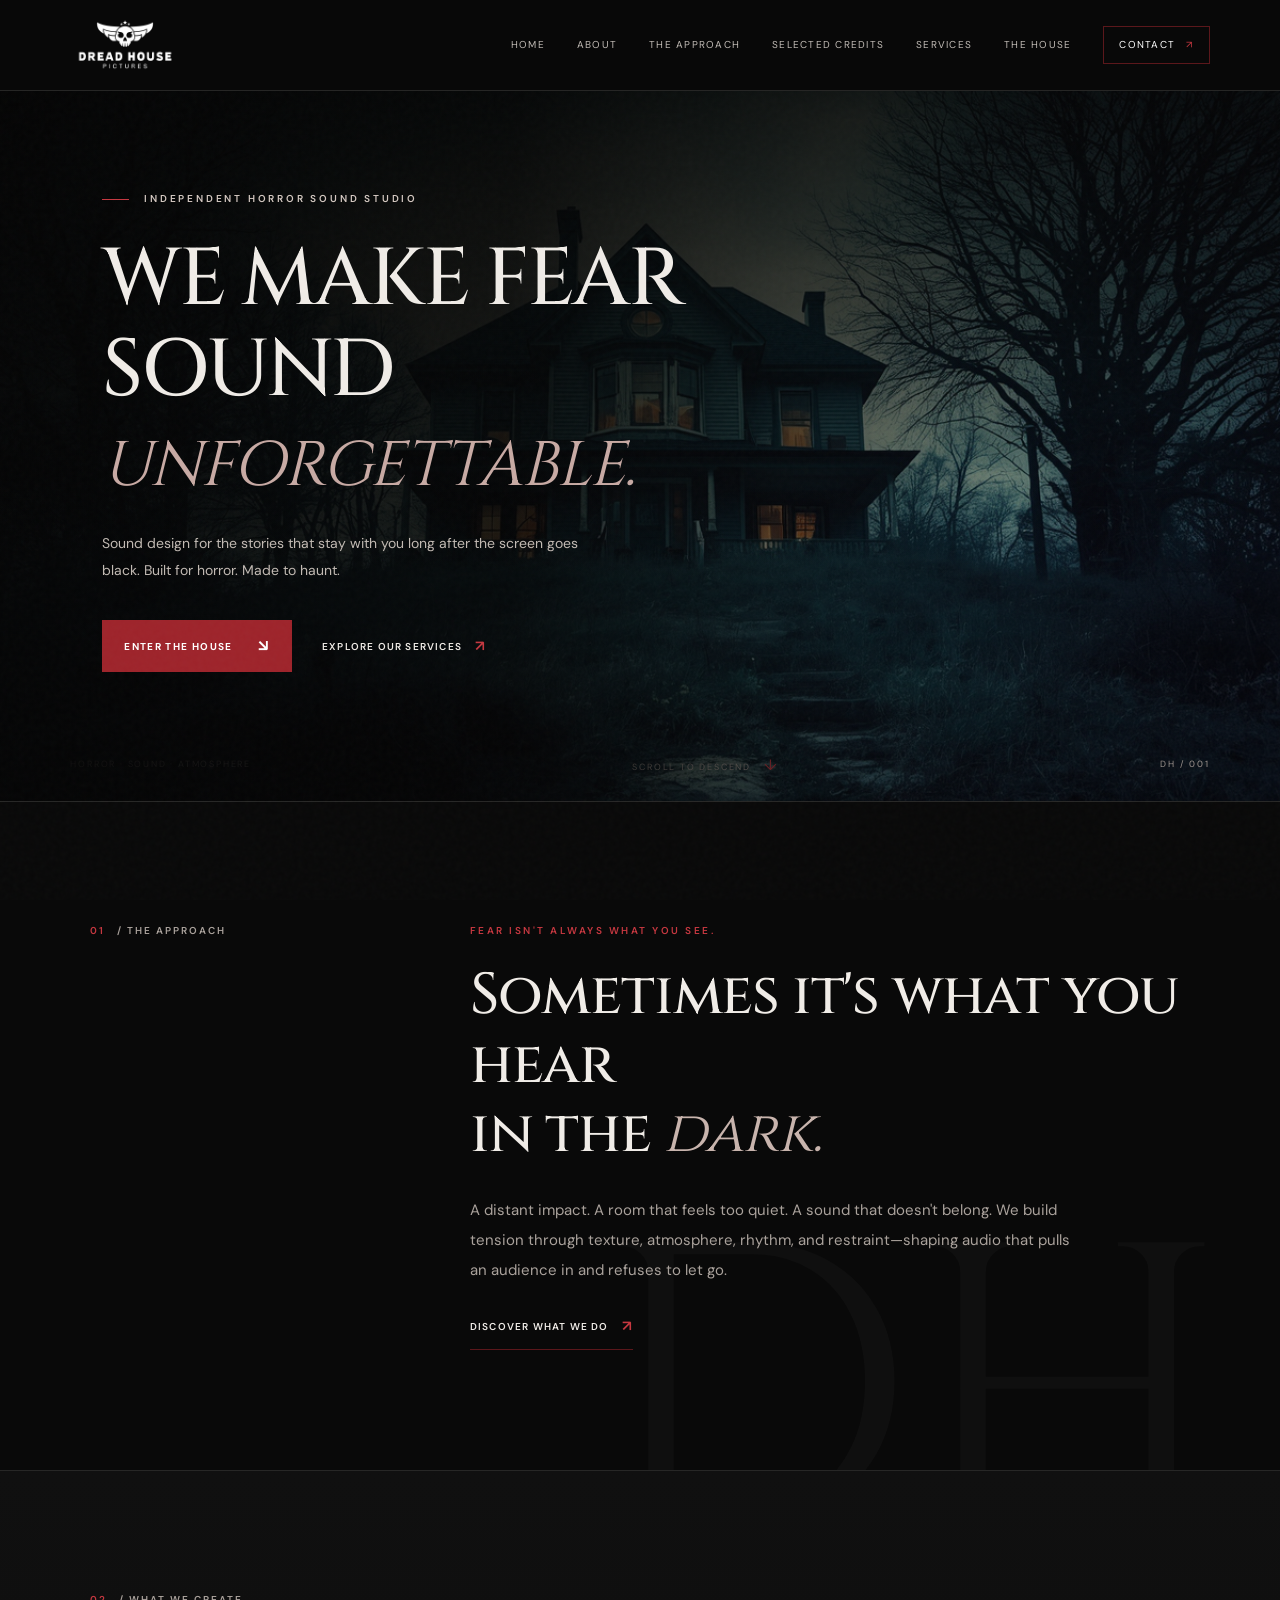
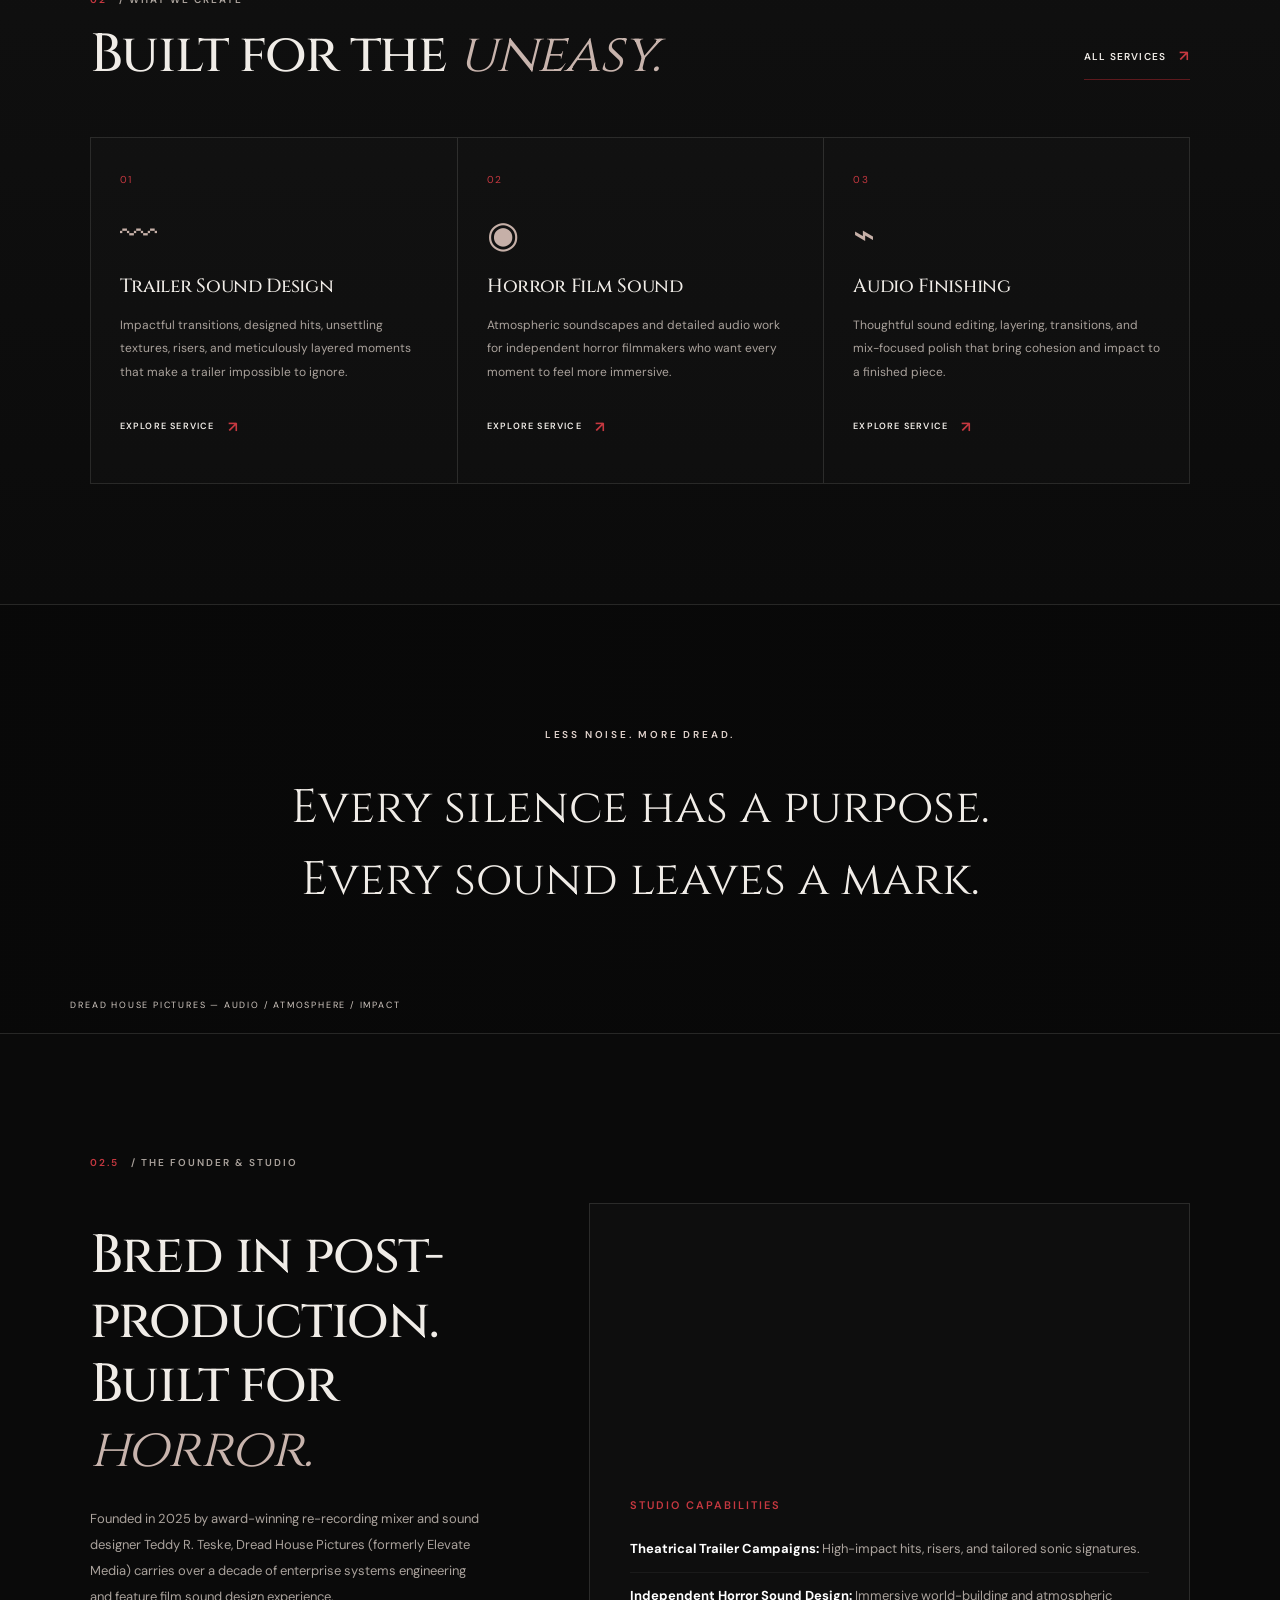
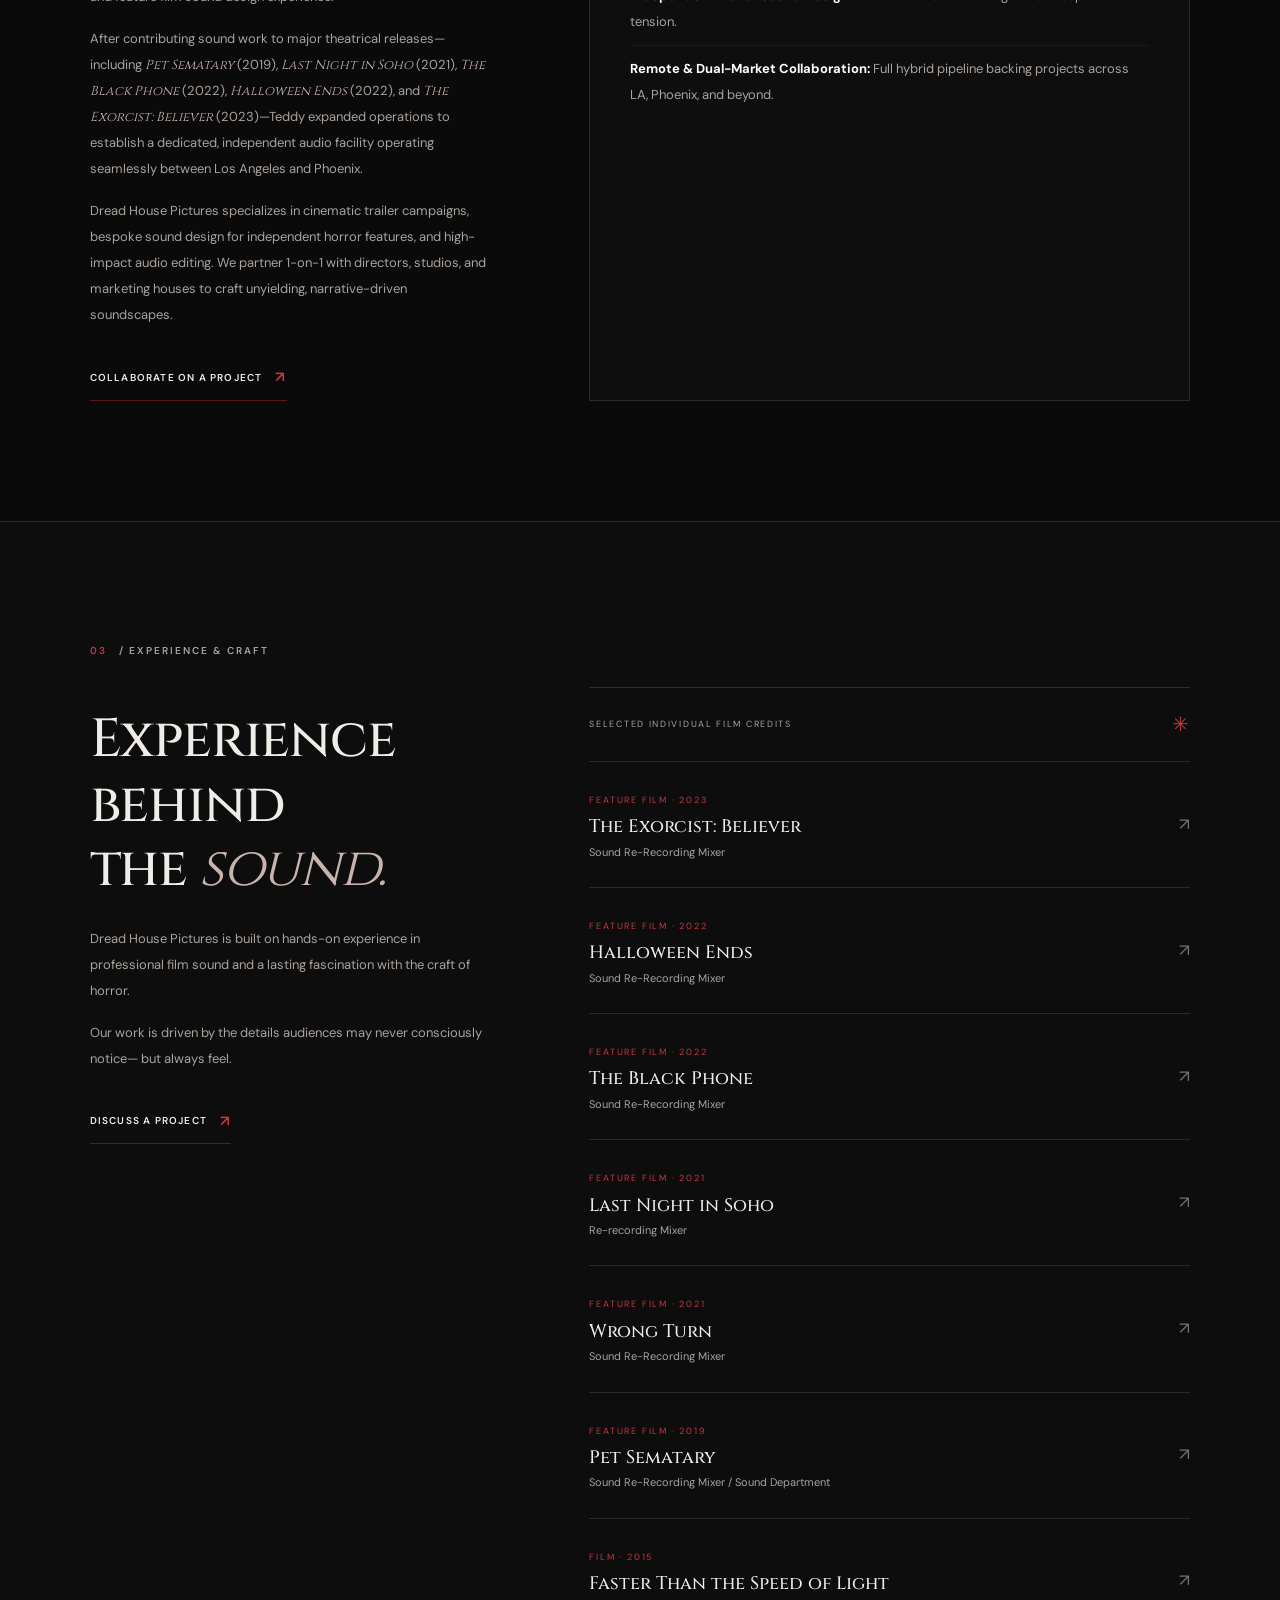
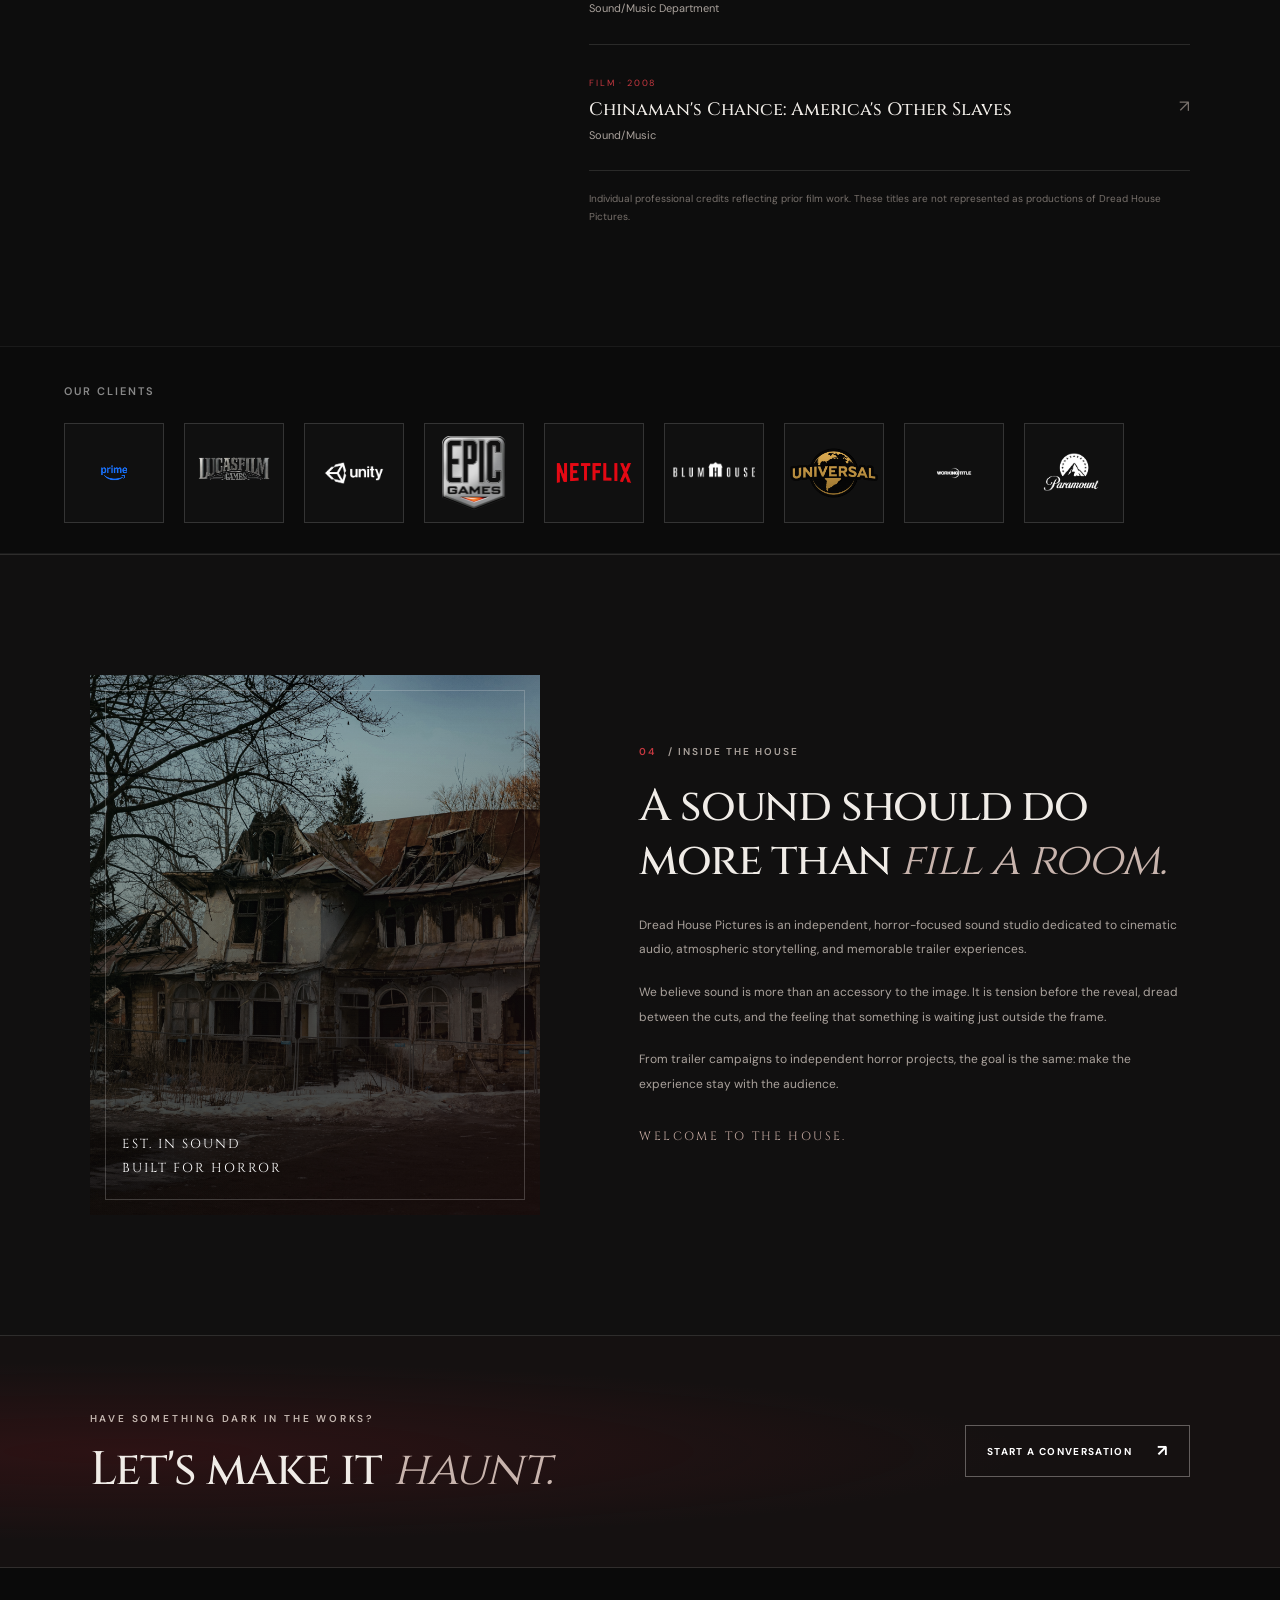
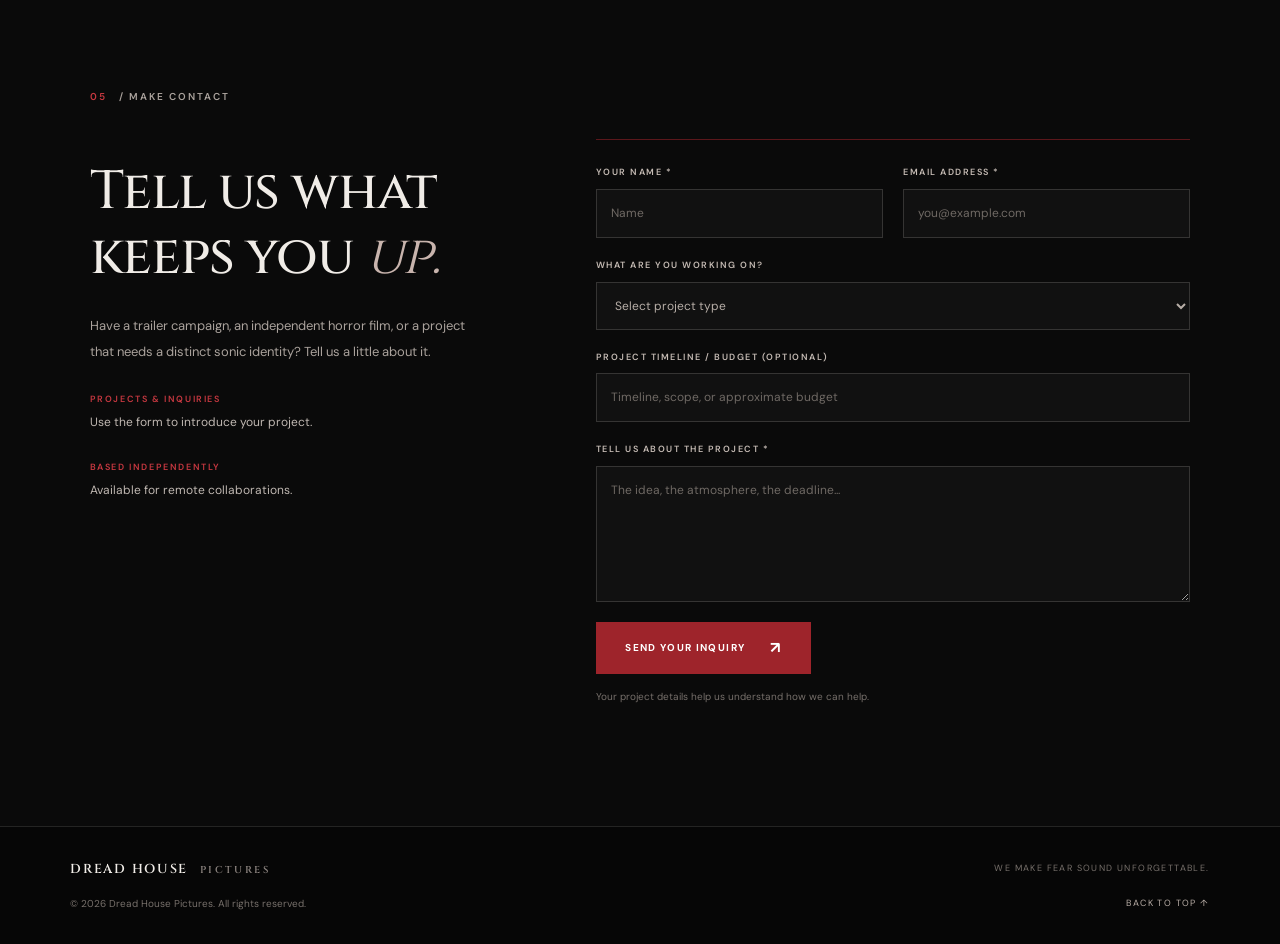
==== commit b6299616: "Update index.html" ====
--- a/index.html
+++ b/index.html
@@ -32,6 +32,7 @@
 
     <nav class="main-nav" id="main-nav">
       <a href="#home">Home</a>
+      <a href="#about">About</a>
       <a href="#approach">The Approach</a>
       <a href="#work">Selected Credits</a>
       <a href="services.html">Services</a>
@@ -137,7 +138,48 @@
       </div>
       <span class="image-break-caption">DREAD HOUSE PICTURES — AUDIO / ATMOSPHERE / IMPACT</span>
     </section>
-
+   <!-- ABOUT / FOUNDER -->
+    <section class="about-founder section-pad" id="about" style="border-bottom: 1px solid var(--border); background: #0a0a0a;">
+      <div class="section-kicker"><span>02.5</span> / THE FOUNDER & STUDIO</div>
+      
+      <div class="work-layout" style="margin-top: 32px;">
+        <div class="work-intro">
+          <h2>Bred in post-production.<br>Built for <em>horror.</em></h2>
+          <p>
+            Founded in 2025 by award-winning re-recording mixer and sound designer Teddy R. Teske, 
+            Dread House Pictures (formerly Elevate Media) carries over a decade of enterprise systems engineering 
+            and feature film sound design experience.
+          </p>
+          <p>
+            After contributing sound work to major theatrical releases—including <em>Pet Sematary</em> (2019), 
+            <em>Last Night in Soho</em> (2021), <em>The Black Phone</em> (2022), <em>Halloween Ends</em> (2022), 
+            and <em>The Exorcist: Believer</em> (2023)—Teddy expanded operations to establish a dedicated, 
+            independent audio facility operating seamlessly between Los Angeles and Phoenix.
+          </p>
+          <p>
+            Dread House Pictures specializes in cinematic trailer campaigns, bespoke sound design for independent 
+            horror features, and high-impact audio editing. We partner 1-on-1 with directors, studios, and marketing 
+            houses to craft unyielding, narrative-driven soundscapes.
+          </p>
+          <a class="underlined-link" href="#contact">Collaborate on a project <span>↗</span></a>
+        </div>
+
+        <div class="about-highlight-box" style="border: 1px solid var(--border); background: rgba(255, 255, 255, 0.015); padding: 40px; display: flex; flex-direction: column; justify-content: center; gap: 20px;">
+          <span style="color: var(--red-bright); font-size: 11px; font-weight: 600; letter-spacing: 2px; text-transform: uppercase;">STUDIO CAPABILITIES</span>
+          <ul style="list-style: none; padding: 0; margin: 0; color: var(--muted); font-size: 13px; line-height: 2;">
+            <li style="border-bottom: 1px solid rgba(255, 255, 255, 0.05); padding-bottom: 10px; margin-bottom: 10px;">
+              <strong style="color: #fff;">Theatrical Trailer Campaigns:</strong> High-impact hits, risers, and tailored sonic signatures.
+            </li>
+            <li style="border-bottom: 1px solid rgba(255, 255, 255, 0.05); padding-bottom: 10px; margin-bottom: 10px;">
+              <strong style="color: #fff;">Independent Horror Sound Design:</strong> Immersive world-building and atmospheric tension.
+            </li>
+            <li>
+              <strong style="color: #fff;">Remote & Dual-Market Collaboration:</strong> Full hybrid pipeline backing projects across LA, Phoenix, and beyond.
+            </li>
+          </ul>
+        </div>
+      </div>
+    </section>
     <!-- WORK / CREDITS -->
     <section class="work section-pad" id="work">
       <div class="section-kicker"><span>03</span> / EXPERIENCE & CRAFT</div>
@@ -357,7 +399,9 @@
         </div>
 
         <!-- Replace YOUR_FORM_ID with your Formspree form ID to receive submissions -->
-        <form class="contact-form" action="https://formspree.io/f/YOUR_FORM_ID" method="POST">
+        <form class="contact-form" action="https://api.web3forms.com/submit" method="POST">
+  <!-- WEB3FORMS ACCESS KEY FROM YOUR ELEVATE SITE -->
+  <input type="hidden" name="access_key" value="16c0bb7d-3c84-459e-bb6b-fc6368e37b2f">
           <div class="form-row">
             <div class="form-field">
               <label for="name">YOUR NAME *</label>
